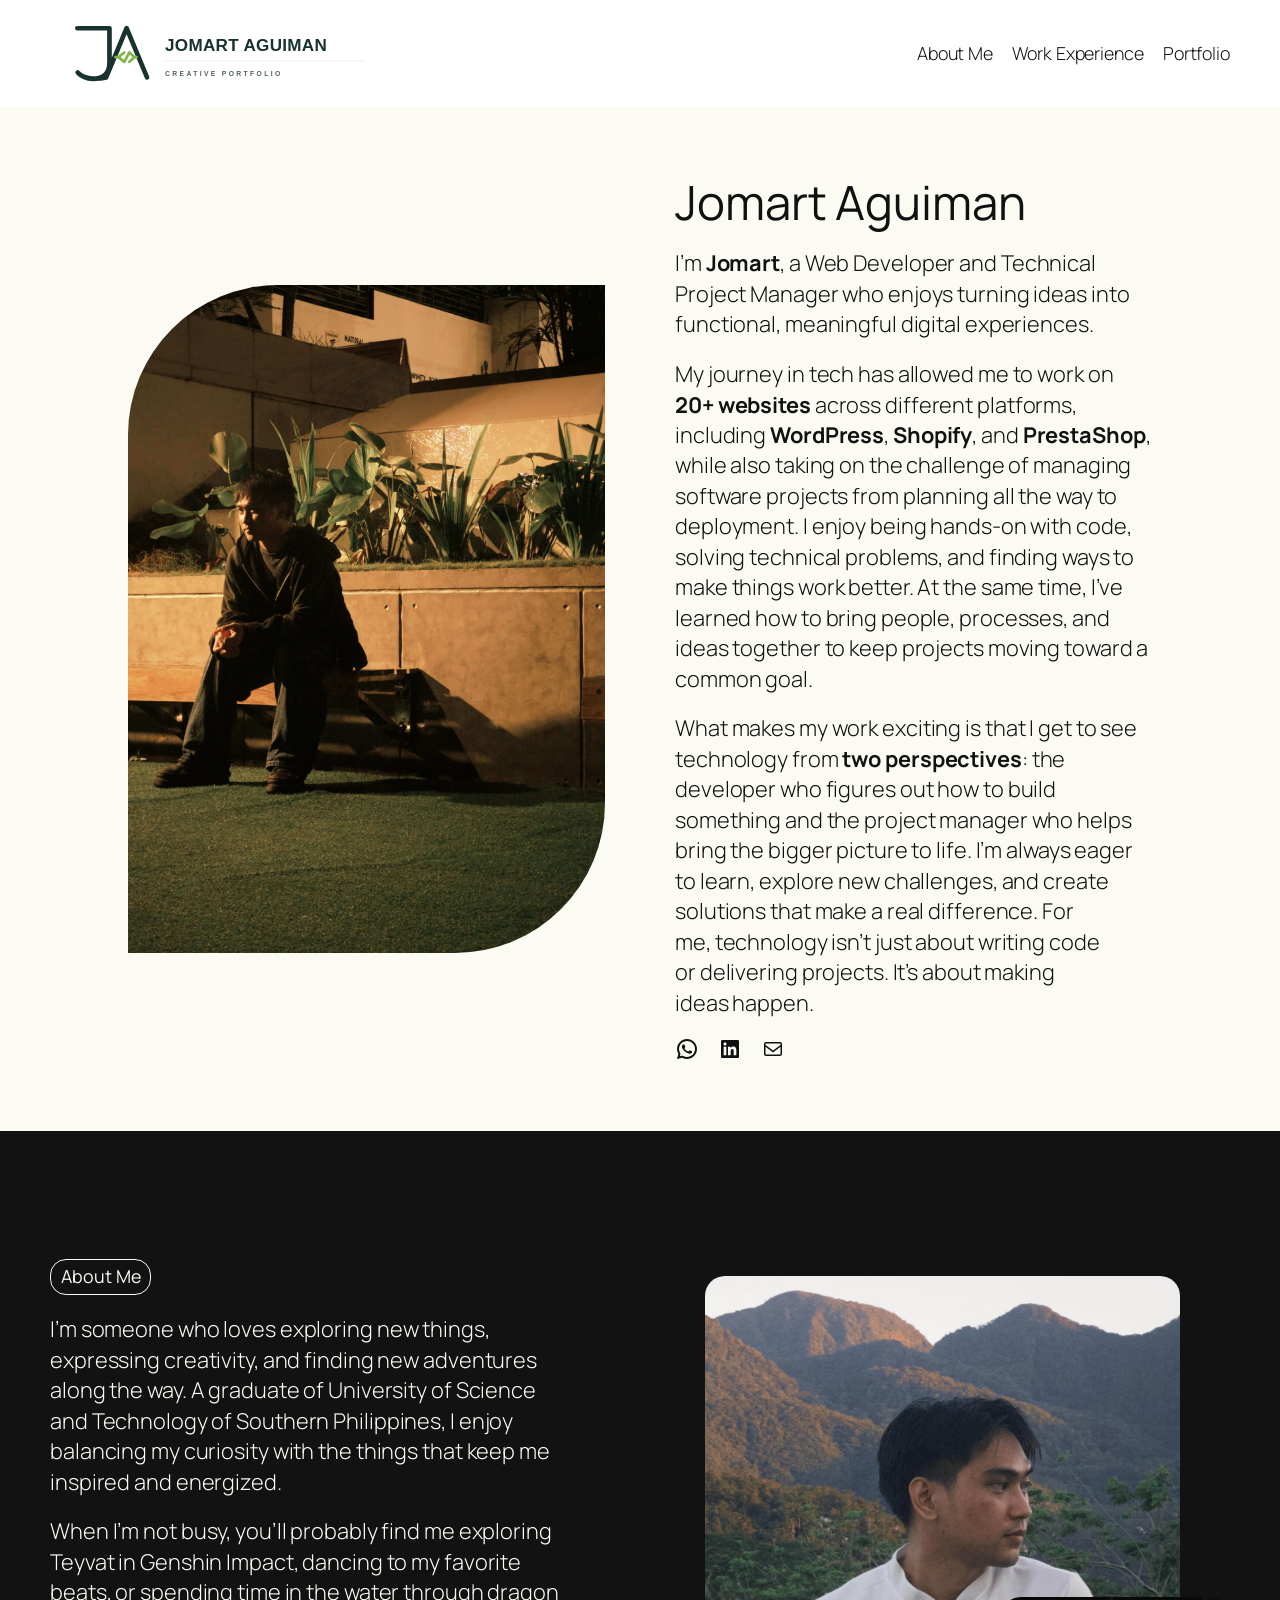
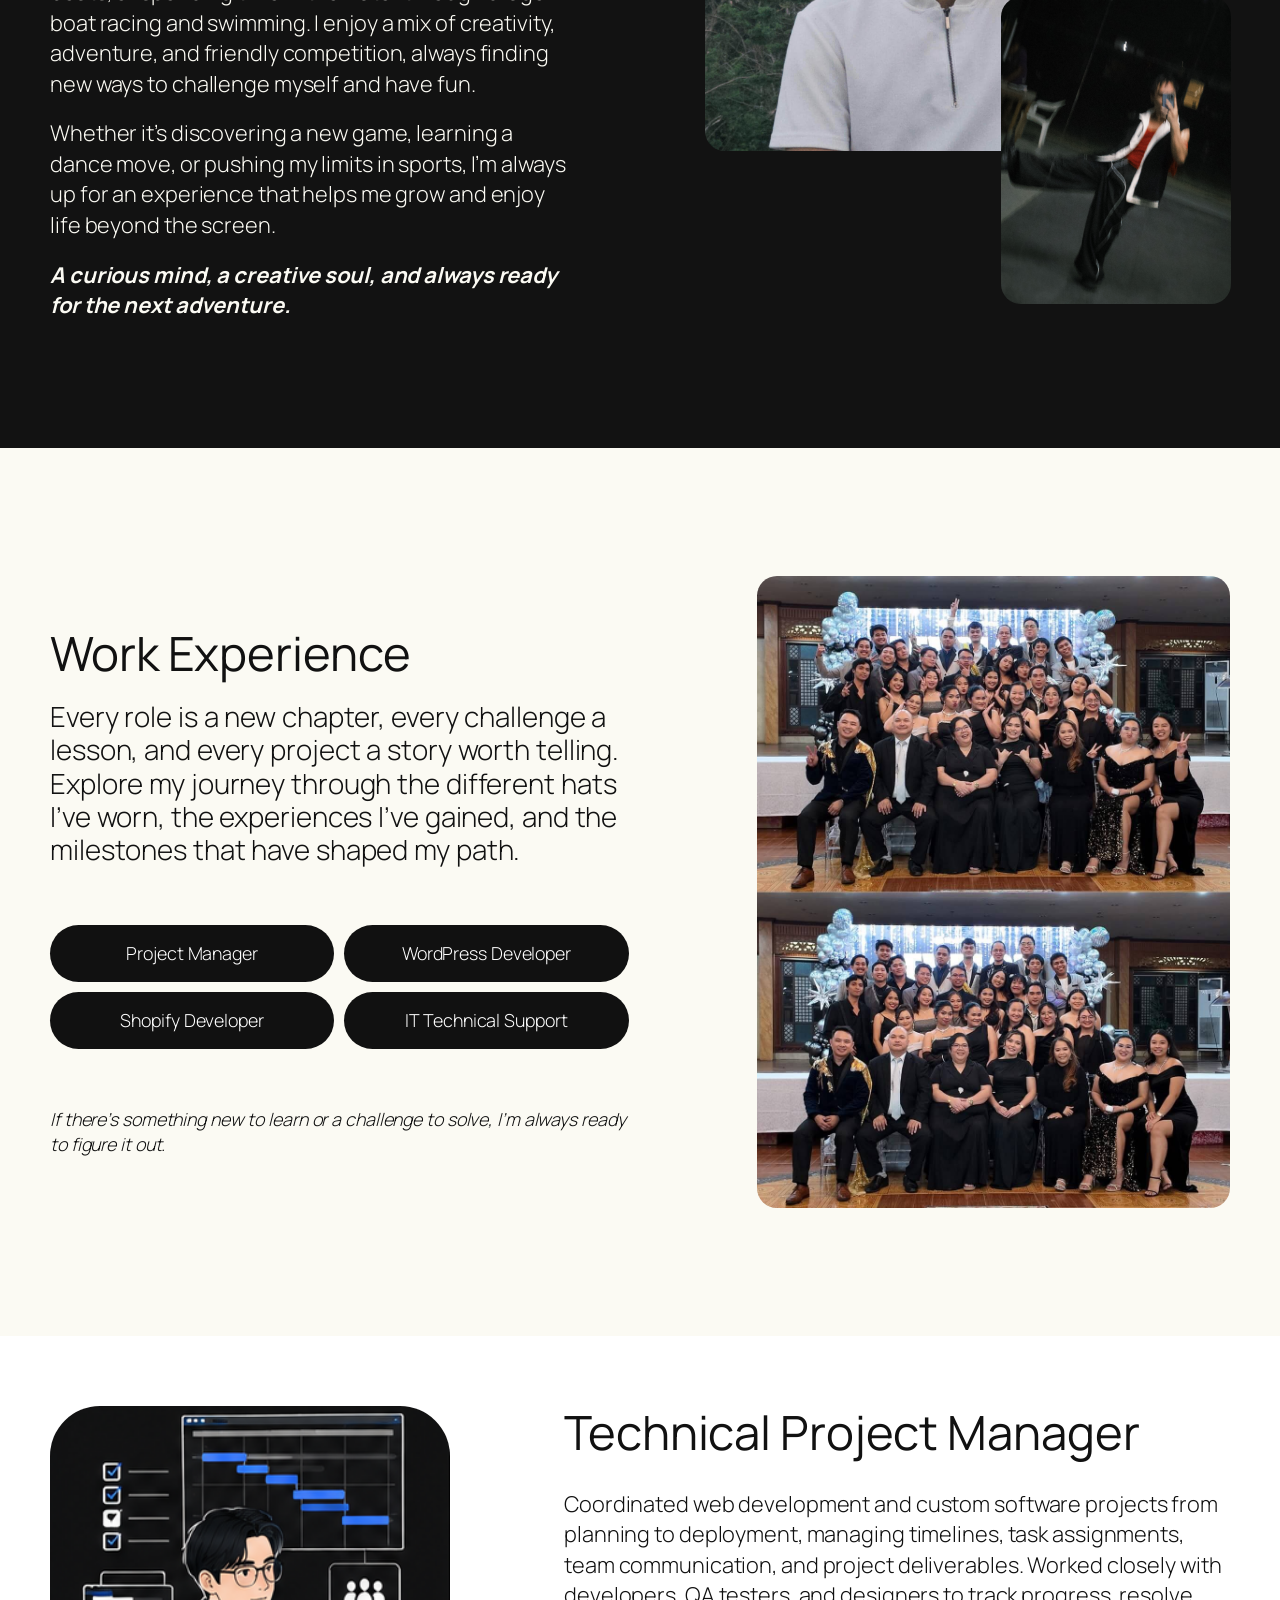
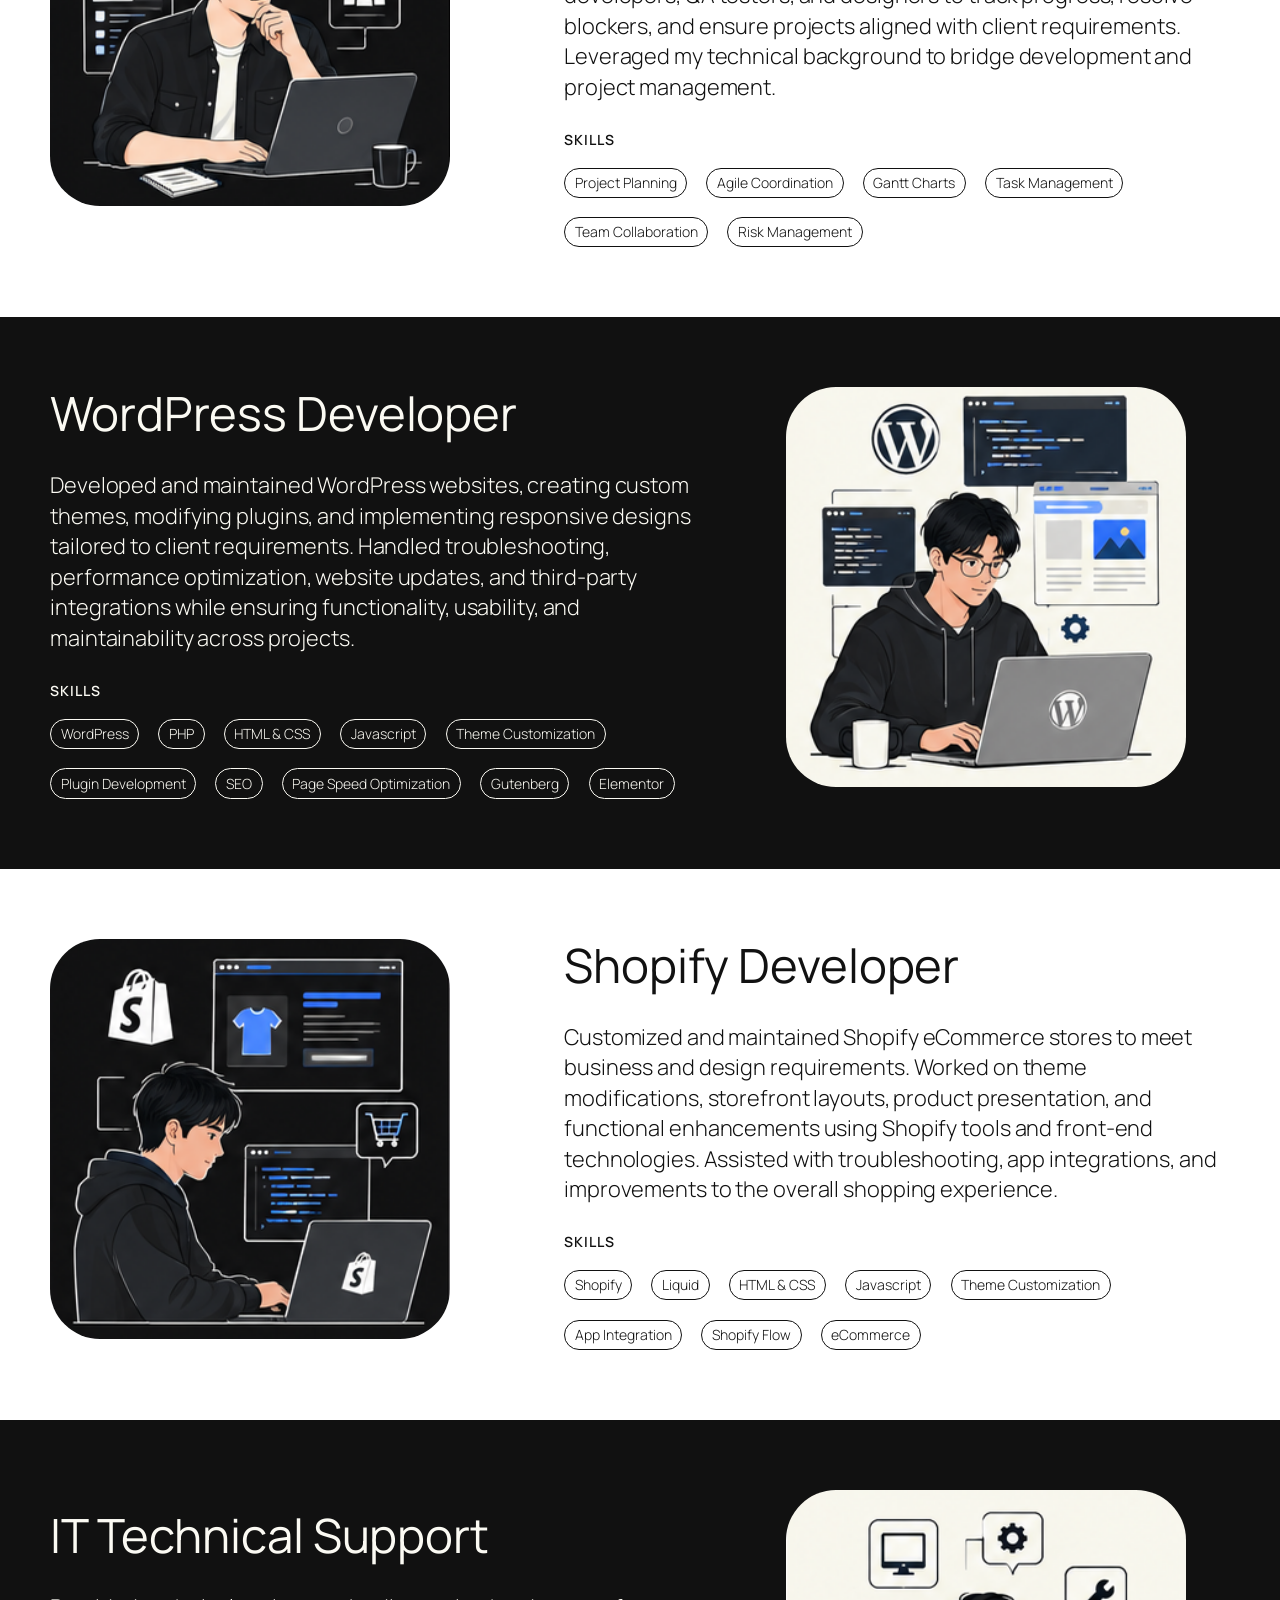
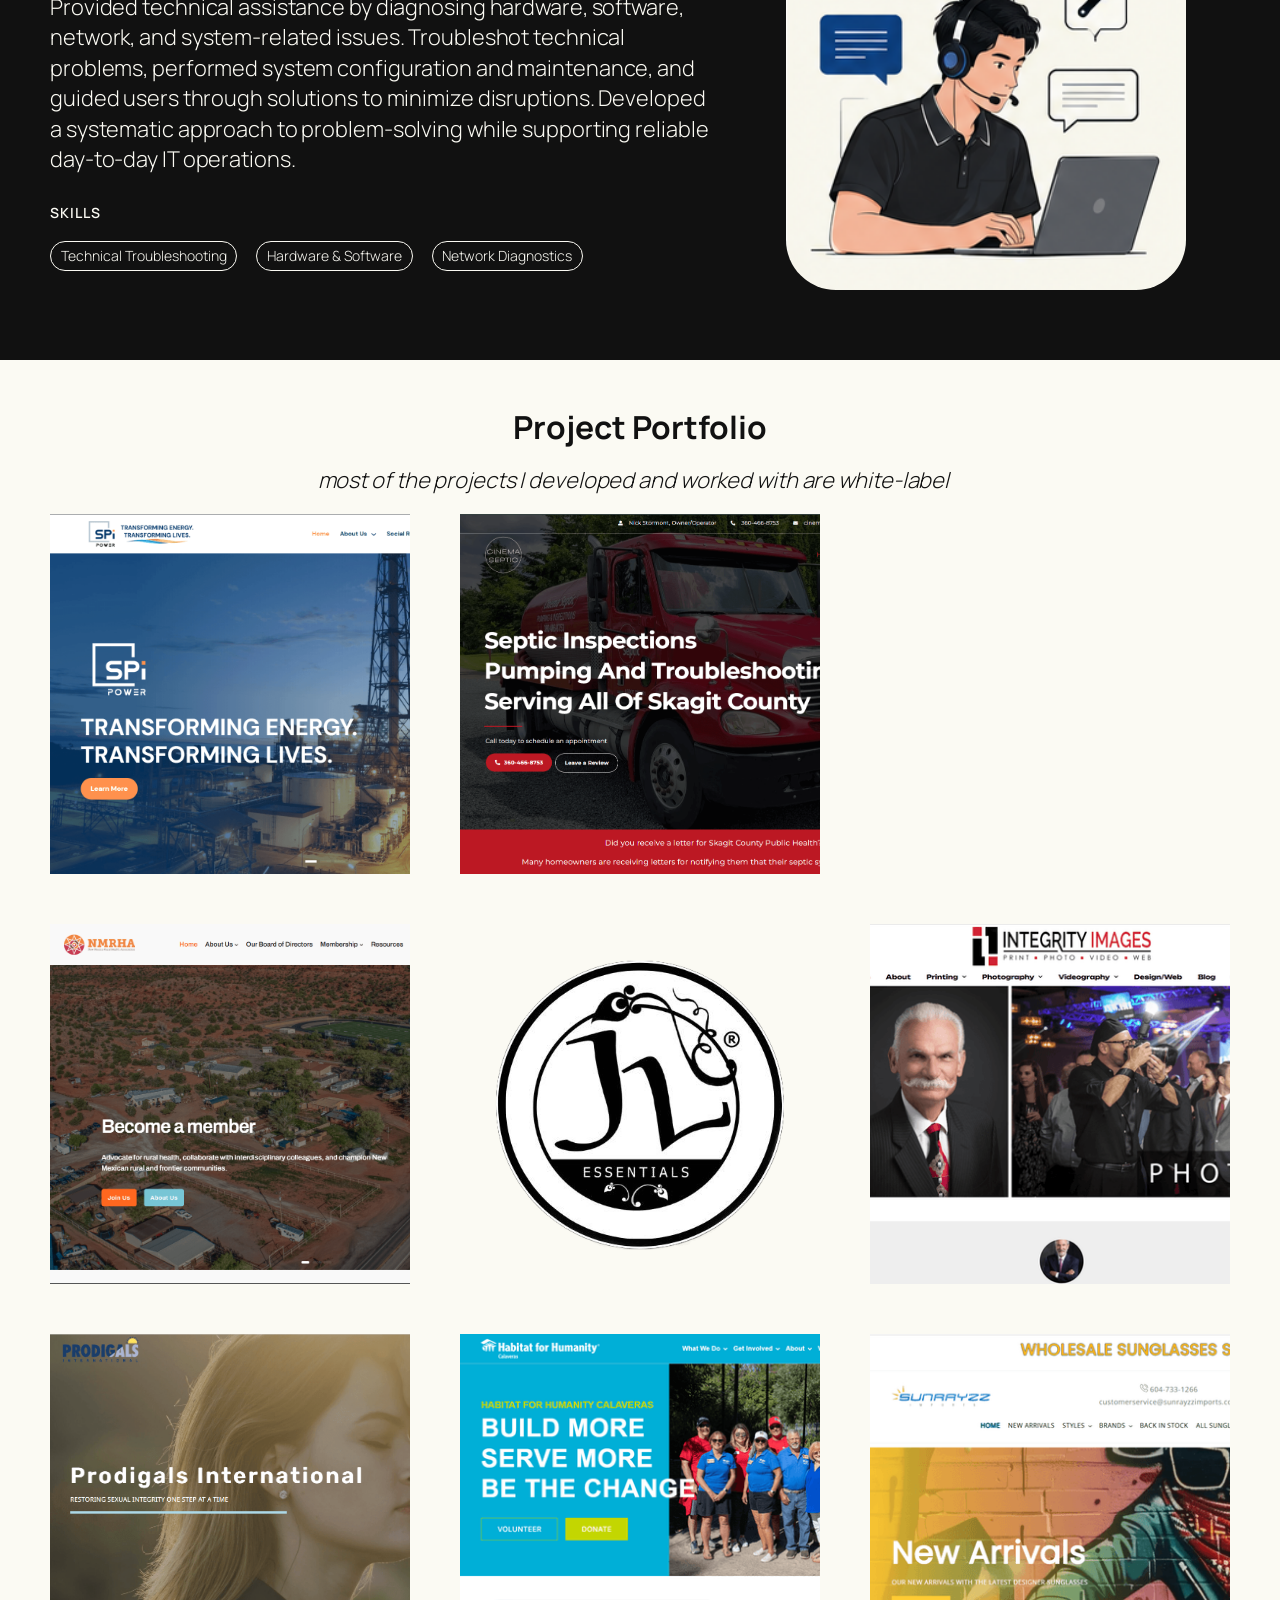
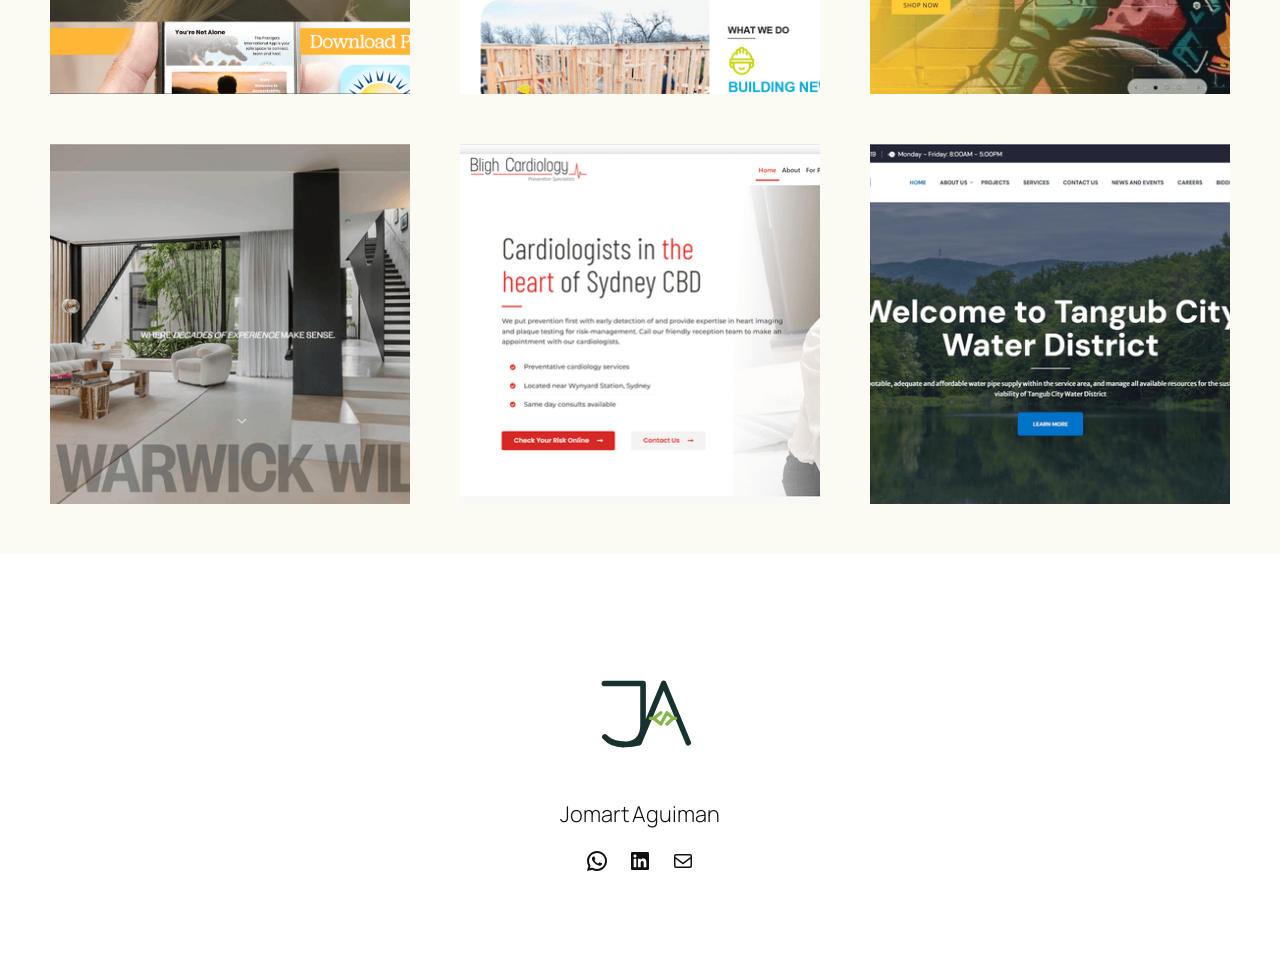
==== static-site/index.html @ c812969e "Add static portfolio site export" ====
<!DOCTYPE html>
<html lang="en-US">
<head>
	<meta charset="UTF-8" />
	<meta name="viewport" content="width=device-width, initial-scale=1" />
<meta name="robots" content="index, follow">
<title>Jomart Aguiman Portfolio</title>
<link rel="alternate" type="application/rss+xml" title="Jomart Aguiman Portfolio &raquo; Feed" href="#topfeed/" />
<style id="wp-img-auto-sizes-contain-inline-css">
img:is([sizes=auto i],[sizes^="auto," i]){contain-intrinsic-size:3000px 1500px}
/*# sourceURL=wp-img-auto-sizes-contain-inline-css */
</style>
<style id="wp-block-image-inline-css">
.wp-block-image>a,.wp-block-image>figure>a{display:inline-block}.wp-block-image img{box-sizing:border-box;height:auto;max-width:100%;vertical-align:bottom}@media not (prefers-reduced-motion){.wp-block-image img.hide{visibility:hidden}.wp-block-image img.show{animation:show-content-image .4s}}.wp-block-image[style*=border-radius] img,.wp-block-image[style*=border-radius]>a{border-radius:inherit}.wp-block-image.has-custom-border img{box-sizing:border-box}.wp-block-image.aligncenter{text-align:center}.wp-block-image.alignfull>a,.wp-block-image.alignwide>a{width:100%}.wp-block-image.alignfull img,.wp-block-image.alignwide img{height:auto;width:100%}.wp-block-image .aligncenter,.wp-block-image .alignleft,.wp-block-image .alignright,.wp-block-image.aligncenter,.wp-block-image.alignleft,.wp-block-image.alignright{display:table}.wp-block-image .aligncenter>figcaption,.wp-block-image .alignleft>figcaption,.wp-block-image .alignright>figcaption,.wp-block-image.aligncenter>figcaption,.wp-block-image.alignleft>figcaption,.wp-block-image.alignright>figcaption{caption-side:bottom;display:table-caption}.wp-block-image .alignleft{float:left;margin:.5em 1em .5em 0}.wp-block-image .alignright{float:right;margin:.5em 0 .5em 1em}.wp-block-image .aligncenter{margin-left:auto;margin-right:auto}.wp-block-image :where(figcaption){margin-bottom:1em;margin-top:.5em}.wp-block-image.is-style-circle-mask img{border-radius:9999px}@supports ((-webkit-mask-image:none) or (mask-image:none)) or (-webkit-mask-image:none){.wp-block-image.is-style-circle-mask img{border-radius:0;-webkit-mask-image:url('data:image/svg+xml;utf8,<svg viewBox="0 0 100 100" xmlns="http://www.w3.org/2000/svg"><circle cx="50" cy="50" r="50"/></svg>');mask-image:url('data:image/svg+xml;utf8,<svg viewBox="0 0 100 100" xmlns="http://www.w3.org/2000/svg"><circle cx="50" cy="50" r="50"/></svg>');mask-mode:alpha;-webkit-mask-position:center;mask-position:center;-webkit-mask-repeat:no-repeat;mask-repeat:no-repeat;-webkit-mask-size:contain;mask-size:contain}}:root :where(.wp-block-image.is-style-rounded img,.wp-block-image .is-style-rounded img){border-radius:9999px}.wp-block-image figure{margin:0}.wp-lightbox-container{display:flex;flex-direction:column;position:relative}.wp-lightbox-container img{cursor:zoom-in}.wp-lightbox-container img:hover+button{opacity:1}.wp-lightbox-container button{align-items:center;backdrop-filter:blur(16px) saturate(180%);background-color:rgba(90,90,90,.25);border:none;border-radius:4px;cursor:zoom-in;display:flex;height:20px;justify-content:center;opacity:0;padding:0;position:absolute;right:16px;text-align:center;top:16px;width:20px;z-index:100}@media not (prefers-reduced-motion){.wp-lightbox-container button{transition:opacity .2s ease}}.wp-lightbox-container button:focus-visible{outline:3px auto rgba(90,90,90,.25);outline:3px auto -webkit-focus-ring-color;outline-offset:3px}.wp-lightbox-container button:hover{cursor:pointer;opacity:1}.wp-lightbox-container button:focus{opacity:1}.wp-lightbox-container button:focus,.wp-lightbox-container button:hover,.wp-lightbox-container button:not(:hover):not(:active):not(.has-background){background-color:rgba(90,90,90,.25);border:none}.wp-lightbox-overlay{box-sizing:border-box;cursor:zoom-out;height:100vh;left:0;overflow:hidden;position:fixed;top:0;visibility:hidden;width:100%;z-index:100000}.wp-lightbox-overlay .wp-lightbox-close-button{align-items:center;cursor:pointer;display:flex;font-family:inherit;gap:8px;justify-content:center;line-height:1;min-height:40px;min-width:40px;padding:0 4px;position:absolute;right:calc(env(safe-area-inset-right) + 16px);top:calc(env(safe-area-inset-top) + 16px);z-index:5000000}.wp-lightbox-overlay .wp-lightbox-close-button:focus,.wp-lightbox-overlay .wp-lightbox-close-button:hover,.wp-lightbox-overlay .wp-lightbox-close-button:not(:hover):not(:active):not(.has-background){background:none;border:none}.wp-lightbox-overlay .wp-lightbox-close-button:has(.wp-lightbox-close-text:not([hidden])) .wp-lightbox-close-icon svg{height:1em;width:1em}.wp-lightbox-overlay .wp-lightbox-close-icon svg{display:block}.wp-lightbox-overlay .wp-lightbox-navigation-button-next,.wp-lightbox-overlay .wp-lightbox-navigation-button-prev{align-items:center;bottom:16px;cursor:pointer;display:flex;font-family:inherit;gap:4px;justify-content:center;line-height:1;min-height:40px;min-width:40px;padding:0 8px;position:absolute;z-index:2000002}.wp-lightbox-overlay .wp-lightbox-navigation-button-next[hidden],.wp-lightbox-overlay .wp-lightbox-navigation-button-prev[hidden]{display:none}@media (min-width:960px){.wp-lightbox-overlay .wp-lightbox-navigation-button-next,.wp-lightbox-overlay .wp-lightbox-navigation-button-prev{bottom:50%;transform:translateY(-50%)}}.wp-lightbox-overlay .wp-lightbox-navigation-button-next:focus,.wp-lightbox-overlay .wp-lightbox-navigation-button-next:hover,.wp-lightbox-overlay .wp-lightbox-navigation-button-next:not(:hover):not(:active):not(.has-background),.wp-lightbox-overlay .wp-lightbox-navigation-button-prev:focus,.wp-lightbox-overlay .wp-lightbox-navigation-button-prev:hover,.wp-lightbox-overlay .wp-lightbox-navigation-button-prev:not(:hover):not(:active):not(.has-background){background:none;border:none;padding:0 8px}.wp-lightbox-overlay .wp-lightbox-navigation-button-next:has(.wp-lightbox-navigation-text:not([hidden])) .wp-lightbox-navigation-icon svg,.wp-lightbox-overlay .wp-lightbox-navigation-button-prev:has(.wp-lightbox-navigation-text:not([hidden])) .wp-lightbox-navigation-icon svg{display:block;height:1.5em;width:1.5em}.wp-lightbox-overlay .wp-lightbox-navigation-button-prev{left:calc(env(safe-area-inset-left) + 16px)}.wp-lightbox-overlay .wp-lightbox-navigation-button-next{right:calc(env(safe-area-inset-right) + 16px)}.wp-lightbox-overlay .wp-lightbox-navigation-icon svg{vertical-align:middle}.wp-lightbox-overlay .lightbox-image-container{height:var(--wp--lightbox-container-height);left:50%;overflow:hidden;position:absolute;top:50%;transform:translate(-50%,-50%);transform-origin:top left;width:var(--wp--lightbox-container-width);z-index:2000001}.wp-lightbox-overlay .wp-block-image{align-items:center;box-sizing:border-box;display:flex;height:100%;justify-content:center;margin:0;position:relative;transform-origin:0 0;width:100%;z-index:3000000}.wp-lightbox-overlay .wp-block-image img{height:var(--wp--lightbox-image-height);min-height:var(--wp--lightbox-image-height);min-width:var(--wp--lightbox-image-width);width:var(--wp--lightbox-image-width)}.wp-lightbox-overlay .wp-block-image figcaption{display:none}.wp-lightbox-overlay button{background:none;border:none}.wp-lightbox-overlay .scrim{background-color:#fff;height:100%;opacity:.9;position:absolute;width:100%;z-index:2000000}.wp-lightbox-overlay.active{visibility:visible}@media not (prefers-reduced-motion){.wp-lightbox-overlay.active{animation:turn-on-visibility .25s both}.wp-lightbox-overlay.active img{animation:turn-on-visibility .35s both}.wp-lightbox-overlay.show-closing-animation:not(.active){animation:turn-off-visibility .35s both}.wp-lightbox-overlay.show-closing-animation:not(.active) img{animation:turn-off-visibility .25s both}.wp-lightbox-overlay.zoom.active{animation:none;opacity:1;visibility:visible}.wp-lightbox-overlay.zoom.active .lightbox-image-container{animation:lightbox-zoom-in .4s}.wp-lightbox-overlay.zoom.active .lightbox-image-container img{animation:none}.wp-lightbox-overlay.zoom.active .scrim{animation:turn-on-visibility .4s forwards}.wp-lightbox-overlay.zoom.show-closing-animation:not(.active){animation:none}.wp-lightbox-overlay.zoom.show-closing-animation:not(.active) .lightbox-image-container{animation:lightbox-zoom-out .4s}.wp-lightbox-overlay.zoom.show-closing-animation:not(.active) .lightbox-image-container img{animation:none}.wp-lightbox-overlay.zoom.show-closing-animation:not(.active) .scrim{animation:turn-off-visibility .4s forwards}}@keyframes show-content-image{0%{visibility:hidden}99%{visibility:hidden}to{visibility:visible}}@keyframes turn-on-visibility{0%{opacity:0}to{opacity:1}}@keyframes turn-off-visibility{0%{opacity:1;visibility:visible}99%{opacity:0;visibility:visible}to{opacity:0;visibility:hidden}}@keyframes lightbox-zoom-in{0%{transform:translate(calc((-100vw + var(--wp--lightbox-scrollbar-width))/2 + var(--wp--lightbox-initial-left-position)),calc(-50vh + var(--wp--lightbox-initial-top-position))) scale(var(--wp--lightbox-scale))}to{transform:translate(-50%,-50%) scale(1)}}@keyframes lightbox-zoom-out{0%{transform:translate(-50%,-50%) scale(1);visibility:visible}99%{visibility:visible}to{transform:translate(calc((-100vw + var(--wp--lightbox-scrollbar-width))/2 + var(--wp--lightbox-initial-left-position)),calc(-50vh + var(--wp--lightbox-initial-top-position))) scale(var(--wp--lightbox-scale));visibility:hidden}}
/*# sourceURL=wp-includes/blocks/image/style.min.css */
</style>
<style id="wp-block-navigation-link-inline-css">
.wp-block-navigation .wp-block-navigation-item__label{overflow-wrap:break-word}.wp-block-navigation .wp-block-navigation-item__description{display:none}.link-ui-tools{outline:1px solid #f0f0f0;padding:8px}.link-ui-block-inserter{padding-top:8px}.link-ui-block-inserter__back{margin-left:8px;text-transform:uppercase}
/*# sourceURL=wp-includes/blocks/navigation-link/style.min.css */
</style>
<link rel='stylesheet' id='wp-block-navigation-css' href='wp-includes/blocks/navigation/style.min.css?ver=7.1.3' media='all' />
<style id="wp-block-group-inline-css">
.wp-block-group{box-sizing:border-box}:where(.wp-block-group.wp-block-group-is-layout-constrained){position:relative}
/*# sourceURL=wp-includes/blocks/group/style.min.css */
</style>
<style id="wp-block-heading-inline-css">
h1:where(.wp-block-heading).has-background,h2:where(.wp-block-heading).has-background,h3:where(.wp-block-heading).has-background,h4:where(.wp-block-heading).has-background,h5:where(.wp-block-heading).has-background,h6:where(.wp-block-heading).has-background{padding:1.25em 2.375em}h1.has-text-align-left[style*=writing-mode]:where([style*=vertical-lr]),h1.has-text-align-right[style*=writing-mode]:where([style*=vertical-rl]),h2.has-text-align-left[style*=writing-mode]:where([style*=vertical-lr]),h2.has-text-align-right[style*=writing-mode]:where([style*=vertical-rl]),h3.has-text-align-left[style*=writing-mode]:where([style*=vertical-lr]),h3.has-text-align-right[style*=writing-mode]:where([style*=vertical-rl]),h4.has-text-align-left[style*=writing-mode]:where([style*=vertical-lr]),h4.has-text-align-right[style*=writing-mode]:where([style*=vertical-rl]),h5.has-text-align-left[style*=writing-mode]:where([style*=vertical-lr]),h5.has-text-align-right[style*=writing-mode]:where([style*=vertical-rl]),h6.has-text-align-left[style*=writing-mode]:where([style*=vertical-lr]),h6.has-text-align-right[style*=writing-mode]:where([style*=vertical-rl]){rotate:180deg}
/*# sourceURL=wp-includes/blocks/heading/style.min.css */
</style>
<style id="wp-block-paragraph-inline-css">
.is-small-text{font-size:.875em}.is-regular-text{font-size:1em}.is-large-text{font-size:2.25em}.is-larger-text{font-size:3em}.has-drop-cap:not(:focus):first-letter{float:left;font-size:8.4em;font-style:normal;font-weight:100;line-height:.68;margin:.05em .1em 0 0;text-transform:uppercase}body.rtl .has-drop-cap:not(:focus):first-letter{float:none;margin-left:.1em}p.has-drop-cap.has-background{overflow:hidden}:root :where(p.has-background){padding:1.25em 2.375em}:where(p.has-text-color:not(.has-link-color)) a{color:inherit}p.has-text-align-left[style*="writing-mode:vertical-lr"],p.has-text-align-right[style*="writing-mode:vertical-rl"]{rotate:180deg}
/*# sourceURL=wp-includes/blocks/paragraph/style.min.css */
</style>
<style id="wp-block-social-links-inline-css">
.wp-block-social-links{background:none;box-sizing:border-box;margin-left:0;padding-left:0;padding-right:0;text-indent:0}.wp-block-social-links .wp-social-link a,.wp-block-social-links .wp-social-link a:hover{border-bottom:0;box-shadow:none;text-decoration:none}.wp-block-social-links .wp-social-link svg{height:1em;width:1em}.wp-block-social-links .wp-social-link span:not(.screen-reader-text){font-size:.65em;margin-left:.5em;margin-right:.5em}.wp-block-social-links.has-small-icon-size{font-size:16px}.wp-block-social-links,.wp-block-social-links.has-normal-icon-size{font-size:24px}.wp-block-social-links.has-large-icon-size{font-size:36px}.wp-block-social-links.has-huge-icon-size{font-size:48px}.wp-block-social-links.aligncenter{display:flex;justify-content:center}.wp-block-social-links.alignright{justify-content:flex-end}.wp-block-social-link{border-radius:9999px;display:block}@media not (prefers-reduced-motion){.wp-block-social-link{transition:transform .1s ease}}.wp-block-social-link{height:auto}.wp-block-social-link a{align-items:center;display:flex;line-height:0}.wp-block-social-link:hover{transform:scale(1.1)}.wp-block-social-links .wp-block-social-link.wp-social-link{display:inline-block;margin:0;padding:0}.wp-block-social-links .wp-block-social-link.wp-social-link .wp-block-social-link-anchor,.wp-block-social-links .wp-block-social-link.wp-social-link .wp-block-social-link-anchor svg,.wp-block-social-links .wp-block-social-link.wp-social-link .wp-block-social-link-anchor:active,.wp-block-social-links .wp-block-social-link.wp-social-link .wp-block-social-link-anchor:hover,.wp-block-social-links .wp-block-social-link.wp-social-link .wp-block-social-link-anchor:visited{fill:currentColor;color:currentColor}:where(.wp-block-social-links:not(.is-style-logos-only)) .wp-social-link{background-color:#f0f0f0;color:#444}:where(.wp-block-social-links:not(.is-style-logos-only)) .wp-social-link-amazon{background-color:#f90;color:#fff}:where(.wp-block-social-links:not(.is-style-logos-only)) .wp-social-link-bandcamp{background-color:#1ea0c3;color:#fff}:where(.wp-block-social-links:not(.is-style-logos-only)) .wp-social-link-behance{background-color:#0757fe;color:#fff}:where(.wp-block-social-links:not(.is-style-logos-only)) .wp-social-link-bluesky{background-color:#0a7aff;color:#fff}:where(.wp-block-social-links:not(.is-style-logos-only)) .wp-social-link-codepen{background-color:#1e1f26;color:#fff}:where(.wp-block-social-links:not(.is-style-logos-only)) .wp-social-link-deviantart{background-color:#02e49b;color:#fff}:where(.wp-block-social-links:not(.is-style-logos-only)) .wp-social-link-discord{background-color:#5865f2;color:#fff}:where(.wp-block-social-links:not(.is-style-logos-only)) .wp-social-link-dribbble{background-color:#e94c89;color:#fff}:where(.wp-block-social-links:not(.is-style-logos-only)) .wp-social-link-dropbox{background-color:#4280ff;color:#fff}:where(.wp-block-social-links:not(.is-style-logos-only)) .wp-social-link-etsy{background-color:#f45800;color:#fff}:where(.wp-block-social-links:not(.is-style-logos-only)) .wp-social-link-facebook{background-color:#0866ff;color:#fff}:where(.wp-block-social-links:not(.is-style-logos-only)) .wp-social-link-fivehundredpx{background-color:#000;color:#fff}:where(.wp-block-social-links:not(.is-style-logos-only)) .wp-social-link-flickr{background-color:#0461dd;color:#fff}:where(.wp-block-social-links:not(.is-style-logos-only)) .wp-social-link-foursquare{background-color:#e65678;color:#fff}:where(.wp-block-social-links:not(.is-style-logos-only)) .wp-social-link-github{background-color:#24292d;color:#fff}:where(.wp-block-social-links:not(.is-style-logos-only)) .wp-social-link-goodreads{background-color:#eceadd;color:#382110}:where(.wp-block-social-links:not(.is-style-logos-only)) .wp-social-link-google{background-color:#ea4434;color:#fff}:where(.wp-block-social-links:not(.is-style-logos-only)) .wp-social-link-gravatar{background-color:#1d4fc4;color:#fff}:where(.wp-block-social-links:not(.is-style-logos-only)) .wp-social-link-instagram{background-color:#f00075;color:#fff}:where(.wp-block-social-links:not(.is-style-logos-only)) .wp-social-link-lastfm{background-color:#e21b24;color:#fff}:where(.wp-block-social-links:not(.is-style-logos-only)) .wp-social-link-linkedin{background-color:#0d66c2;color:#fff}:where(.wp-block-social-links:not(.is-style-logos-only)) .wp-social-link-mastodon{background-color:#3288d4;color:#fff}:where(.wp-block-social-links:not(.is-style-logos-only)) .wp-social-link-medium{background-color:#000;color:#fff}:where(.wp-block-social-links:not(.is-style-logos-only)) .wp-social-link-meetup{background-color:#f6405f;color:#fff}:where(.wp-block-social-links:not(.is-style-logos-only)) .wp-social-link-patreon{background-color:#000;color:#fff}:where(.wp-block-social-links:not(.is-style-logos-only)) .wp-social-link-pinterest{background-color:#e60122;color:#fff}:where(.wp-block-social-links:not(.is-style-logos-only)) .wp-social-link-pocket{background-color:#ef4155;color:#fff}:where(.wp-block-social-links:not(.is-style-logos-only)) .wp-social-link-reddit{background-color:#ff4500;color:#fff}:where(.wp-block-social-links:not(.is-style-logos-only)) .wp-social-link-skype{background-color:#0478d7;color:#fff}:where(.wp-block-social-links:not(.is-style-logos-only)) .wp-social-link-snapchat{stroke:#000;background-color:#fefc00;color:#fff}:where(.wp-block-social-links:not(.is-style-logos-only)) .wp-social-link-soundcloud{background-color:#ff5600;color:#fff}:where(.wp-block-social-links:not(.is-style-logos-only)) .wp-social-link-spotify{background-color:#1bd760;color:#fff}:where(.wp-block-social-links:not(.is-style-logos-only)) .wp-social-link-telegram{background-color:#2aabee;color:#fff}:where(.wp-block-social-links:not(.is-style-logos-only)) .wp-social-link-threads{background-color:#000;color:#fff}:where(.wp-block-social-links:not(.is-style-logos-only)) .wp-social-link-tiktok{background-color:#000;color:#fff}:where(.wp-block-social-links:not(.is-style-logos-only)) .wp-social-link-tumblr{background-color:#011835;color:#fff}:where(.wp-block-social-links:not(.is-style-logos-only)) .wp-social-link-twitch{background-color:#6440a4;color:#fff}:where(.wp-block-social-links:not(.is-style-logos-only)) .wp-social-link-twitter{background-color:#1da1f2;color:#fff}:where(.wp-block-social-links:not(.is-style-logos-only)) .wp-social-link-vimeo{background-color:#1eb7ea;color:#fff}:where(.wp-block-social-links:not(.is-style-logos-only)) .wp-social-link-vk{background-color:#4680c2;color:#fff}:where(.wp-block-social-links:not(.is-style-logos-only)) .wp-social-link-wordpress{background-color:#3499cd;color:#fff}:where(.wp-block-social-links:not(.is-style-logos-only)) .wp-social-link-whatsapp{background-color:#25d366;color:#fff}:where(.wp-block-social-links:not(.is-style-logos-only)) .wp-social-link-x{background-color:#000;color:#fff}:where(.wp-block-social-links:not(.is-style-logos-only)) .wp-social-link-yelp{background-color:#d32422;color:#fff}:where(.wp-block-social-links:not(.is-style-logos-only)) .wp-social-link-youtube{background-color:red;color:#fff}:where(.wp-block-social-links.is-style-logos-only) .wp-social-link{background:none}:where(.wp-block-social-links.is-style-logos-only) .wp-social-link svg{height:1.25em;width:1.25em}:where(.wp-block-social-links.is-style-logos-only) .wp-social-link-amazon{color:#f90}:where(.wp-block-social-links.is-style-logos-only) .wp-social-link-bandcamp{color:#1ea0c3}:where(.wp-block-social-links.is-style-logos-only) .wp-social-link-behance{color:#0757fe}:where(.wp-block-social-links.is-style-logos-only) .wp-social-link-bluesky{color:#0a7aff}:where(.wp-block-social-links.is-style-logos-only) .wp-social-link-codepen{color:#1e1f26}:where(.wp-block-social-links.is-style-logos-only) .wp-social-link-deviantart{color:#02e49b}:where(.wp-block-social-links.is-style-logos-only) .wp-social-link-discord{color:#5865f2}:where(.wp-block-social-links.is-style-logos-only) .wp-social-link-dribbble{color:#e94c89}:where(.wp-block-social-links.is-style-logos-only) .wp-social-link-dropbox{color:#4280ff}:where(.wp-block-social-links.is-style-logos-only) .wp-social-link-etsy{color:#f45800}:where(.wp-block-social-links.is-style-logos-only) .wp-social-link-facebook{color:#0866ff}:where(.wp-block-social-links.is-style-logos-only) .wp-social-link-fivehundredpx{color:#000}:where(.wp-block-social-links.is-style-logos-only) .wp-social-link-flickr{color:#0461dd}:where(.wp-block-social-links.is-style-logos-only) .wp-social-link-foursquare{color:#e65678}:where(.wp-block-social-links.is-style-logos-only) .wp-social-link-github{color:#24292d}:where(.wp-block-social-links.is-style-logos-only) .wp-social-link-goodreads{color:#382110}:where(.wp-block-social-links.is-style-logos-only) .wp-social-link-google{color:#ea4434}:where(.wp-block-social-links.is-style-logos-only) .wp-social-link-gravatar{color:#1d4fc4}:where(.wp-block-social-links.is-style-logos-only) .wp-social-link-instagram{color:#f00075}:where(.wp-block-social-links.is-style-logos-only) .wp-social-link-lastfm{color:#e21b24}:where(.wp-block-social-links.is-style-logos-only) .wp-social-link-linkedin{color:#0d66c2}:where(.wp-block-social-links.is-style-logos-only) .wp-social-link-mastodon{color:#3288d4}:where(.wp-block-social-links.is-style-logos-only) .wp-social-link-medium{color:#000}:where(.wp-block-social-links.is-style-logos-only) .wp-social-link-meetup{color:#f6405f}:where(.wp-block-social-links.is-style-logos-only) .wp-social-link-patreon{color:#000}:where(.wp-block-social-links.is-style-logos-only) .wp-social-link-pinterest{color:#e60122}:where(.wp-block-social-links.is-style-logos-only) .wp-social-link-pocket{color:#ef4155}:where(.wp-block-social-links.is-style-logos-only) .wp-social-link-reddit{color:#ff4500}:where(.wp-block-social-links.is-style-logos-only) .wp-social-link-skype{color:#0478d7}:where(.wp-block-social-links.is-style-logos-only) .wp-social-link-snapchat{stroke:#000;color:#fff}:where(.wp-block-social-links.is-style-logos-only) .wp-social-link-soundcloud{color:#ff5600}:where(.wp-block-social-links.is-style-logos-only) .wp-social-link-spotify{color:#1bd760}:where(.wp-block-social-links.is-style-logos-only) .wp-social-link-telegram{color:#2aabee}:where(.wp-block-social-links.is-style-logos-only) .wp-social-link-threads{color:#000}:where(.wp-block-social-links.is-style-logos-only) .wp-social-link-tiktok{color:#000}:where(.wp-block-social-links.is-style-logos-only) .wp-social-link-tumblr{color:#011835}:where(.wp-block-social-links.is-style-logos-only) .wp-social-link-twitch{color:#6440a4}:where(.wp-block-social-links.is-style-logos-only) .wp-social-link-twitter{color:#1da1f2}:where(.wp-block-social-links.is-style-logos-only) .wp-social-link-vimeo{color:#1eb7ea}:where(.wp-block-social-links.is-style-logos-only) .wp-social-link-vk{color:#4680c2}:where(.wp-block-social-links.is-style-logos-only) .wp-social-link-whatsapp{color:#25d366}:where(.wp-block-social-links.is-style-logos-only) .wp-social-link-wordpress{color:#3499cd}:where(.wp-block-social-links.is-style-logos-only) .wp-social-link-x{color:#000}:where(.wp-block-social-links.is-style-logos-only) .wp-social-link-yelp{color:#d32422}:where(.wp-block-social-links.is-style-logos-only) .wp-social-link-youtube{color:red}.wp-block-social-links.is-style-pill-shape .wp-social-link{width:auto}:root :where(.wp-block-social-links .wp-social-link a){padding:.25em}:root :where(.wp-block-social-links.is-style-logos-only .wp-social-link a){padding:0}:root :where(.wp-block-social-links.is-style-pill-shape .wp-social-link a){padding-left:.6666666667em;padding-right:.6666666667em}.wp-block-social-links:not(.has-icon-color):not(.has-icon-background-color) .wp-social-link-snapchat .wp-block-social-link-label{color:#000}
/*# sourceURL=wp-includes/blocks/social-links/style.min.css */
</style>
<style id="wp-block-columns-inline-css">
.wp-block-columns{box-sizing:border-box;display:flex;flex-wrap:wrap!important}@media (min-width:782px){.wp-block-columns{flex-wrap:nowrap!important}}.wp-block-columns{align-items:normal!important}.wp-block-columns.are-vertically-aligned-top{align-items:flex-start}.wp-block-columns.are-vertically-aligned-center{align-items:center}.wp-block-columns.are-vertically-aligned-bottom{align-items:flex-end}@media (max-width:781px){.wp-block-columns:not(.is-not-stacked-on-mobile)>.wp-block-column{flex-basis:100%!important}}@media (min-width:782px){.wp-block-columns:not(.is-not-stacked-on-mobile)>.wp-block-column{flex-basis:0;flex-grow:1}.wp-block-columns:not(.is-not-stacked-on-mobile)>.wp-block-column[style*=flex-basis]{flex-grow:0}}.wp-block-columns.is-not-stacked-on-mobile{flex-wrap:nowrap!important}.wp-block-columns.is-not-stacked-on-mobile>.wp-block-column{flex-basis:0;flex-grow:1}.wp-block-columns.is-not-stacked-on-mobile>.wp-block-column[style*=flex-basis]{flex-grow:0}:where(.wp-block-columns){margin-bottom:1.75em}:where(.wp-block-columns.has-background){padding:1.25em 2.375em}.wp-block-column{flex-grow:1;min-width:0;overflow-wrap:break-word;word-break:break-word}.wp-block-column.is-vertically-aligned-top{align-self:flex-start}.wp-block-column.is-vertically-aligned-center{align-self:center}.wp-block-column.is-vertically-aligned-bottom{align-self:flex-end}.wp-block-column.is-vertically-aligned-stretch{align-self:stretch}.wp-block-column.is-vertically-aligned-bottom,.wp-block-column.is-vertically-aligned-center,.wp-block-column.is-vertically-aligned-top{width:100%}
/*# sourceURL=wp-includes/blocks/columns/style.min.css */
</style>
<style id="wp-block-spacer-inline-css">
.wp-block-spacer{clear:both}
/*# sourceURL=wp-includes/blocks/spacer/style.min.css */
</style>
<style id="wp-block-button-inline-css">
.wp-block-button__link{align-content:center;box-sizing:border-box;cursor:pointer;display:inline-block;height:100%;text-align:center;word-break:break-word}.wp-block-button__link.aligncenter{text-align:center}.wp-block-button__link.alignright{text-align:right}:where(.wp-block-button__link){border-radius:9999px;box-shadow:none;padding:calc(.667em + 2px) calc(1.333em + 2px);text-decoration:none}.wp-block-button[style*=text-decoration] .wp-block-button__link{text-decoration:inherit}.wp-block-buttons>.wp-block-button.has-custom-width{max-width:none}.wp-block-buttons>.wp-block-button.has-custom-width .wp-block-button__link{width:100%}.wp-block-buttons>.wp-block-button.has-custom-font-size .wp-block-button__link{font-size:inherit}.wp-block-buttons>.wp-block-button[class*=wp-block-button__width]{width:calc(var(--wp--block-button--width)*1% - var(--wp--style--block-gap, .5em)*(1 - var(--wp--block-button--width)/100))}.wp-block-buttons>.wp-block-button.wp-block-button__width-25{width:calc(25% - var(--wp--style--block-gap, .5em)*.75)}.wp-block-buttons>.wp-block-button.wp-block-button__width-50{width:calc(50% - var(--wp--style--block-gap, .5em)*.5)}.wp-block-buttons>.wp-block-button.wp-block-button__width-75{width:calc(75% - var(--wp--style--block-gap, .5em)*.25)}.wp-block-buttons>.wp-block-button.wp-block-button__width-100{flex-basis:100%;width:100%}.wp-block-buttons.is-vertical>.wp-block-button[class*=wp-block-button__width]{width:calc(var(--wp--block-button--width)*1%)}.wp-block-buttons.is-vertical>.wp-block-button.wp-block-button__width-25{width:25%}.wp-block-buttons.is-vertical>.wp-block-button.wp-block-button__width-50{width:50%}.wp-block-buttons.is-vertical>.wp-block-button.wp-block-button__width-75{width:75%}.wp-block-button.is-style-squared,.wp-block-button__link.wp-block-button.is-style-squared{border-radius:0}.wp-block-button.no-border-radius,.wp-block-button__link.no-border-radius{border-radius:0!important}:root :where(.wp-block-button .wp-block-button__link.is-style-outline),:root :where(.wp-block-button.is-style-outline>.wp-block-button__link){border:2px solid;padding:.667em 1.333em}:root :where(.wp-block-button .wp-block-button__link.is-style-outline:not(.has-text-color)),:root :where(.wp-block-button.is-style-outline>.wp-block-button__link:not(.has-text-color)){color:currentColor}:root :where(.wp-block-button .wp-block-button__link.is-style-outline:not(.has-background)),:root :where(.wp-block-button.is-style-outline>.wp-block-button__link:not(.has-background)){background-color:transparent;background-image:none}
/*# sourceURL=wp-includes/blocks/button/style.min.css */
</style>
<style id="wp-block-buttons-inline-css">
.wp-block-buttons{box-sizing:border-box}.wp-block-buttons.is-vertical{flex-direction:column}.wp-block-buttons.is-vertical>.wp-block-button:last-child{margin-bottom:0}.wp-block-buttons>.wp-block-button{display:inline-block;margin:0}.wp-block-buttons.is-content-justification-left{justify-content:flex-start}.wp-block-buttons.is-content-justification-left.is-vertical{align-items:flex-start}.wp-block-buttons.is-content-justification-center{justify-content:center}.wp-block-buttons.is-content-justification-center.is-vertical{align-items:center}.wp-block-buttons.is-content-justification-right{justify-content:flex-end}.wp-block-buttons.is-content-justification-right.is-vertical{align-items:flex-end}.wp-block-buttons.is-content-justification-space-between{justify-content:space-between}.wp-block-buttons.aligncenter{text-align:center}.wp-block-buttons:not(.is-content-justification-space-between,.is-content-justification-right,.is-content-justification-left,.is-content-justification-center) .wp-block-button.aligncenter{margin-left:auto;margin-right:auto;width:100%}.wp-block-buttons[style*=text-decoration] .wp-block-button,.wp-block-buttons[style*=text-decoration] .wp-block-button__link{text-decoration:inherit}.wp-block-buttons.has-custom-font-size .wp-block-button__link{font-size:inherit}.wp-block-buttons .wp-block-button__link{width:100%}.wp-block-button.aligncenter{text-align:center}
/*# sourceURL=wp-includes/blocks/buttons/style.min.css */
</style>
<style id="wp-block-post-content-inline-css">
.wp-block-post-content{display:flow-root}
/*# sourceURL=wp-includes/blocks/post-content/style.min.css */
</style>
<style id="wp-block-site-logo-inline-css">
.wp-block-site-logo{box-sizing:border-box;line-height:0}.wp-block-site-logo a{display:inline-block;line-height:0}.wp-block-site-logo.is-default-size img{height:auto;width:120px}.wp-block-site-logo img{height:auto;max-width:100%}.wp-block-site-logo a,.wp-block-site-logo img{border-radius:inherit}.wp-block-site-logo.aligncenter{margin-left:auto;margin-right:auto;text-align:center}:root :where(.wp-block-site-logo.is-style-rounded){border-radius:9999px}
/*# sourceURL=wp-includes/blocks/site-logo/style.min.css */
</style>
<style id="wp-block-library-inline-css">
:root{--wp-block-synced-color:#7a00df;--wp-block-synced-color--rgb:122,0,223;--wp-bound-block-color:var(--wp-block-synced-color);--wp-editor-canvas-background:#ddd;--wp-admin-theme-color:#007cba;--wp-admin-theme-color--rgb:0,124,186;--wp-admin-theme-color-darker-10:#006ba1;--wp-admin-theme-color-darker-10--rgb:0,107,160.5;--wp-admin-theme-color-darker-20:#005a87;--wp-admin-theme-color-darker-20--rgb:0,90,135;--wp-admin-border-width-focus:2px}@media (min-resolution:192dpi){:root{--wp-admin-border-width-focus:1.5px}}.wp-element-button{cursor:pointer}:root .has-very-light-gray-background-color{background-color:#eee}:root .has-very-dark-gray-background-color{background-color:#313131}:root .has-very-light-gray-color{color:#eee}:root .has-very-dark-gray-color{color:#313131}:root .has-vivid-green-cyan-to-vivid-cyan-blue-gradient-background{background:linear-gradient(135deg,#00d084,#0693e3)}:root .has-purple-crush-gradient-background{background:linear-gradient(135deg,#34e2e4,#4721fb 50%,#ab1dfe)}:root .has-hazy-dawn-gradient-background{background:linear-gradient(135deg,#faaca8,#dad0ec)}:root .has-subdued-olive-gradient-background{background:linear-gradient(135deg,#fafae1,#67a671)}:root .has-atomic-cream-gradient-background{background:linear-gradient(135deg,#fdd79a,#004a59)}:root .has-nightshade-gradient-background{background:linear-gradient(135deg,#330968,#31cdcf)}:root .has-midnight-gradient-background{background:linear-gradient(135deg,#020381,#2874fc)}:root{--wp--preset--font-size--normal:16px;--wp--preset--font-size--huge:42px}.has-regular-font-size{font-size:1em}.has-larger-font-size{font-size:2.625em}.has-normal-font-size{font-size:var(--wp--preset--font-size--normal)}.has-huge-font-size{font-size:var(--wp--preset--font-size--huge)}:root .has-text-align-center{text-align:center}:root .has-text-align-left{text-align:left}:root .has-text-align-right{text-align:right}.has-fit-text{white-space:nowrap!important}#end-resizable-editor-section{display:none}.aligncenter{clear:both}.items-justified-left{justify-content:flex-start}.items-justified-center{justify-content:center}.items-justified-right{justify-content:flex-end}.items-justified-space-between{justify-content:space-between}.screen-reader-text{word-wrap:normal!important;border:0;clip-path:inset(50%);height:1px;margin:-1px;overflow:hidden;padding:0;position:absolute;width:1px;word-break:normal!important}.screen-reader-text:focus{background-color:#ddd;clip-path:none;color:#444;display:block;font-size:1em;height:auto;left:5px;line-height:normal;padding:15px 23px 14px;text-decoration:none;top:5px;width:auto;z-index:100000}html :where(.has-border-color){border-style:solid}html :where([style^=border-color],[style*=";border-color"],[style*="; border-color"]){border-style:solid}html :where([style^=border-top-color],[style*=";border-top-color"],[style*="; border-top-color"]){border-top-style:solid}html :where([style^=border-right-color],[style*=";border-right-color"],[style*="; border-right-color"]){border-right-style:solid}html :where([style^=border-bottom-color],[style*=";border-bottom-color"],[style*="; border-bottom-color"]){border-bottom-style:solid}html :where([style^=border-left-color],[style*=";border-left-color"],[style*="; border-left-color"]){border-left-style:solid}html :where([style^=border-width],[style*=";border-width"],[style*="; border-width"]){border-style:solid}html :where([style^=border-top-width],[style*=";border-top-width"],[style*="; border-top-width"]){border-top-style:solid}html :where([style^=border-right-width],[style*=";border-right-width"],[style*="; border-right-width"]){border-right-style:solid}html :where([style^=border-bottom-width],[style*=";border-bottom-width"],[style*="; border-bottom-width"]){border-bottom-style:solid}html :where([style^=border-left-width],[style*=";border-left-width"],[style*="; border-left-width"]){border-left-style:solid}html :where(img[class*=wp-image-]){height:auto;max-width:100%}:where(figure){margin:0 0 1em}html :where(.is-position-sticky){--wp-admin--admin-bar--position-offset:var(--wp-admin--admin-bar--height,0px)}@media screen and (max-width:600px){html :where(.is-position-sticky){--wp-admin--admin-bar--position-offset:0px}}
/*# sourceURL=/wp-includes/css/dist/block-library/common.min.css */
</style>
<style id="global-styles-inline-css">
:root{--wp--preset--aspect-ratio--square: 1;--wp--preset--aspect-ratio--4-3: 4/3;--wp--preset--aspect-ratio--3-4: 3/4;--wp--preset--aspect-ratio--3-2: 3/2;--wp--preset--aspect-ratio--2-3: 2/3;--wp--preset--aspect-ratio--16-9: 16/9;--wp--preset--aspect-ratio--9-16: 9/16;--wp--preset--color--black: #000000;--wp--preset--color--cyan-bluish-gray: #abb8c3;--wp--preset--color--white: #ffffff;--wp--preset--color--pale-pink: #f78da7;--wp--preset--color--vivid-red: #cf2e2e;--wp--preset--color--luminous-vivid-orange: #ff6900;--wp--preset--color--luminous-vivid-amber: #fcb900;--wp--preset--color--light-green-cyan: #7bdcb5;--wp--preset--color--vivid-green-cyan: #00d084;--wp--preset--color--pale-cyan-blue: #8ed1fc;--wp--preset--color--vivid-cyan-blue: #0693e3;--wp--preset--color--vivid-purple: #9b51e0;--wp--preset--color--base: #FFFFFF;--wp--preset--color--contrast: #111111;--wp--preset--color--accent-1: #FFEE58;--wp--preset--color--accent-2: #F6CFF4;--wp--preset--color--accent-3: #503AA8;--wp--preset--color--accent-4: #686868;--wp--preset--color--accent-5: #FBFAF3;--wp--preset--color--accent-6: color-mix(in srgb, currentColor 20%, transparent);--wp--preset--gradient--vivid-cyan-blue-to-vivid-purple: linear-gradient(135deg,rgb(6,147,227) 0%,rgb(155,81,224) 100%);--wp--preset--gradient--light-green-cyan-to-vivid-green-cyan: linear-gradient(135deg,rgb(122,220,180) 0%,rgb(0,208,130) 100%);--wp--preset--gradient--luminous-vivid-amber-to-luminous-vivid-orange: linear-gradient(135deg,rgb(252,185,0) 0%,rgb(255,105,0) 100%);--wp--preset--gradient--luminous-vivid-orange-to-vivid-red: linear-gradient(135deg,rgb(255,105,0) 0%,rgb(207,46,46) 100%);--wp--preset--gradient--very-light-gray-to-cyan-bluish-gray: linear-gradient(135deg,rgb(238,238,238) 0%,rgb(169,184,195) 100%);--wp--preset--gradient--cool-to-warm-spectrum: linear-gradient(135deg,rgb(74,234,220) 0%,rgb(151,120,209) 20%,rgb(207,42,186) 40%,rgb(238,44,130) 60%,rgb(251,105,98) 80%,rgb(254,248,76) 100%);--wp--preset--gradient--blush-light-purple: linear-gradient(135deg,rgb(255,206,236) 0%,rgb(152,150,240) 100%);--wp--preset--gradient--blush-bordeaux: linear-gradient(135deg,rgb(254,205,165) 0%,rgb(254,45,45) 50%,rgb(107,0,62) 100%);--wp--preset--gradient--luminous-dusk: linear-gradient(135deg,rgb(255,203,112) 0%,rgb(199,81,192) 50%,rgb(65,88,208) 100%);--wp--preset--gradient--pale-ocean: linear-gradient(135deg,rgb(255,245,203) 0%,rgb(182,227,212) 50%,rgb(51,167,181) 100%);--wp--preset--gradient--electric-grass: linear-gradient(135deg,rgb(202,248,128) 0%,rgb(113,206,126) 100%);--wp--preset--gradient--midnight: linear-gradient(135deg,rgb(2,3,129) 0%,rgb(40,116,252) 100%);--wp--preset--font-size--small: 0.875rem;--wp--preset--font-size--medium: clamp(1rem, 1rem + ((1vw - 0.2rem) * 0.196), 1.125rem);--wp--preset--font-size--large: clamp(1.125rem, 1.125rem + ((1vw - 0.2rem) * 0.392), 1.375rem);--wp--preset--font-size--x-large: clamp(1.75rem, 1.75rem + ((1vw - 0.2rem) * 0.392), 2rem);--wp--preset--font-size--xx-large: clamp(2.15rem, 2.15rem + ((1vw - 0.2rem) * 1.333), 3rem);--wp--preset--font-family--manrope: Manrope, sans-serif;--wp--preset--font-family--fira-code: "Fira Code", monospace;--wp--preset--spacing--20: 10px;--wp--preset--spacing--30: 20px;--wp--preset--spacing--40: 30px;--wp--preset--spacing--50: clamp(30px, 5vw, 50px);--wp--preset--spacing--60: clamp(30px, 7vw, 70px);--wp--preset--spacing--70: clamp(50px, 7vw, 90px);--wp--preset--spacing--80: clamp(70px, 10vw, 140px);--wp--preset--shadow--natural: 6px 6px 9px rgba(0, 0, 0, 0.2);--wp--preset--shadow--deep: 12px 12px 50px rgba(0, 0, 0, 0.4);--wp--preset--shadow--sharp: 6px 6px 0px rgba(0, 0, 0, 0.2);--wp--preset--shadow--outlined: 6px 6px 0px -3px rgb(255, 255, 255), 6px 6px rgb(0, 0, 0);--wp--preset--shadow--crisp: 6px 6px 0px rgb(0, 0, 0);}.wp-block-button{--wp--preset--dimension--25: 25%;--wp--preset--dimension--50: 50%;--wp--preset--dimension--75: 75%;--wp--preset--dimension--100: 100%;}:root { --wp--style--global--content-size: 645px;--wp--style--global--wide-size: 1340px; }:where(body) { margin: 0; }.wp-site-blocks { padding-top: var(--wp--style--root--padding-top); padding-bottom: var(--wp--style--root--padding-bottom); }.has-global-padding { padding-right: var(--wp--style--root--padding-right); padding-left: var(--wp--style--root--padding-left); }.has-global-padding > .alignfull { margin-right: calc(var(--wp--style--root--padding-right) * -1); margin-left: calc(var(--wp--style--root--padding-left) * -1); }.has-global-padding :where(:not(.alignfull.is-layout-flow) > .has-global-padding:not(.wp-block-block, .alignfull)) { padding-right: 0; padding-left: 0; }.has-global-padding :where(:not(.alignfull.is-layout-flow) > .has-global-padding:not(.wp-block-block, .alignfull)) > .alignfull { margin-left: 0; margin-right: 0; }.wp-site-blocks > .alignleft { float: left; margin-right: 2em; }.wp-site-blocks > .alignright { float: right; margin-left: 2em; }.wp-site-blocks > .aligncenter { justify-content: center; margin-left: auto; margin-right: auto; }:where(.wp-site-blocks) > * { margin-block-start: 1.2rem; margin-block-end: 0; }:where(.wp-site-blocks) > :first-child { margin-block-start: 0; }:where(.wp-site-blocks) > :last-child { margin-block-end: 0; }:root { --wp--style--block-gap: 1.2rem; }:root :where(.is-layout-flow) > :first-child{margin-block-start: 0;}:root :where(.is-layout-flow) > :last-child{margin-block-end: 0;}:root :where(.is-layout-flow) > *{margin-block-start: 1.2rem;margin-block-end: 0;}:root :where(.is-layout-constrained) > :first-child{margin-block-start: 0;}:root :where(.is-layout-constrained) > :last-child{margin-block-end: 0;}:root :where(.is-layout-constrained) > *{margin-block-start: 1.2rem;margin-block-end: 0;}:root :where(.is-layout-flex){gap: 1.2rem;}:root :where(.is-layout-grid){gap: 1.2rem;}.is-layout-flow > .alignleft{float: left;margin-inline-start: 0;margin-inline-end: 2em;}.is-layout-flow > .alignright{float: right;margin-inline-start: 2em;margin-inline-end: 0;}.is-layout-flow > .aligncenter{margin-left: auto !important;margin-right: auto !important;}.is-layout-constrained > .alignleft{float: left;margin-inline-start: 0;margin-inline-end: 2em;}.is-layout-constrained > .alignright{float: right;margin-inline-start: 2em;margin-inline-end: 0;}.is-layout-constrained > .aligncenter{margin-left: auto !important;margin-right: auto !important;}.is-layout-constrained > :where(:not(.alignleft):not(.alignright):not(.alignfull)){max-width: var(--wp--style--global--content-size);margin-left: auto !important;margin-right: auto !important;}.is-layout-constrained > .alignwide{max-width: var(--wp--style--global--wide-size);}body .is-layout-flex{display: flex;}.is-layout-flex{flex-wrap: wrap;align-items: center;}.is-layout-flex > :is(*, div){margin: 0;}body .is-layout-grid{display: grid;}.is-layout-grid > :is(*, div){margin: 0;}body{background-color: var(--wp--preset--color--base);color: var(--wp--preset--color--contrast);font-family: var(--wp--preset--font-family--manrope);font-size: var(--wp--preset--font-size--large);font-weight: 300;letter-spacing: -0.1px;line-height: 1.4;--wp--style--root--padding-top: 0px;--wp--style--root--padding-right: var(--wp--preset--spacing--50);--wp--style--root--padding-bottom: 0px;--wp--style--root--padding-left: var(--wp--preset--spacing--50);}a:where(:not(.wp-element-button)){color: currentColor;}:root :where(a:where(:not(.wp-element-button)):hover){text-decoration: none;}h1, h2, h3, h4, h5, h6{font-weight: 400;letter-spacing: -0.1px;line-height: 1.125;}h1{font-size: var(--wp--preset--font-size--xx-large);}h2{font-size: var(--wp--preset--font-size--x-large);}h3{font-size: var(--wp--preset--font-size--large);}h4{font-size: var(--wp--preset--font-size--medium);}h5{font-size: var(--wp--preset--font-size--small);letter-spacing: 0.5px;}h6{font-size: var(--wp--preset--font-size--small);font-weight: 700;letter-spacing: 1.4px;text-transform: uppercase;}:root :where(.wp-element-button, .wp-block-button__link){background-color: var(--wp--preset--color--contrast);border-width: 0;color: var(--wp--preset--color--base);font-family: inherit;font-size: var(--wp--preset--font-size--medium);font-style: inherit;font-weight: inherit;letter-spacing: inherit;line-height: inherit;padding-top: 1rem;padding-right: 2.25rem;padding-bottom: 1rem;padding-left: 2.25rem;text-decoration: none;text-transform: inherit;}:root :where(.wp-element-button:hover, .wp-block-button__link:hover){background-color: color-mix(in srgb, var(--wp--preset--color--contrast) 85%, transparent);border-color: transparent;color: var(--wp--preset--color--base);}:root :where(.wp-element-button:focus, .wp-block-button__link:focus){outline-color: var(--wp--preset--color--accent-4);outline-offset: 2px;}:root :where(.wp-element-caption, .wp-block-audio figcaption, .wp-block-embed figcaption, .wp-block-gallery figcaption, .wp-block-image figcaption, .wp-block-table figcaption, .wp-block-video figcaption){font-size: var(--wp--preset--font-size--small);line-height: 1.4;}.has-black-color{color: var(--wp--preset--color--black) !important;}.has-cyan-bluish-gray-color{color: var(--wp--preset--color--cyan-bluish-gray) !important;}.has-white-color{color: var(--wp--preset--color--white) !important;}.has-pale-pink-color{color: var(--wp--preset--color--pale-pink) !important;}.has-vivid-red-color{color: var(--wp--preset--color--vivid-red) !important;}.has-luminous-vivid-orange-color{color: var(--wp--preset--color--luminous-vivid-orange) !important;}.has-luminous-vivid-amber-color{color: var(--wp--preset--color--luminous-vivid-amber) !important;}.has-light-green-cyan-color{color: var(--wp--preset--color--light-green-cyan) !important;}.has-vivid-green-cyan-color{color: var(--wp--preset--color--vivid-green-cyan) !important;}.has-pale-cyan-blue-color{color: var(--wp--preset--color--pale-cyan-blue) !important;}.has-vivid-cyan-blue-color{color: var(--wp--preset--color--vivid-cyan-blue) !important;}.has-vivid-purple-color{color: var(--wp--preset--color--vivid-purple) !important;}.has-base-color{color: var(--wp--preset--color--base) !important;}.has-contrast-color{color: var(--wp--preset--color--contrast) !important;}.has-accent-1-color{color: var(--wp--preset--color--accent-1) !important;}.has-accent-2-color{color: var(--wp--preset--color--accent-2) !important;}.has-accent-3-color{color: var(--wp--preset--color--accent-3) !important;}.has-accent-4-color{color: var(--wp--preset--color--accent-4) !important;}.has-accent-5-color{color: var(--wp--preset--color--accent-5) !important;}.has-accent-6-color{color: var(--wp--preset--color--accent-6) !important;}.has-black-background-color{background-color: var(--wp--preset--color--black) !important;}.has-cyan-bluish-gray-background-color{background-color: var(--wp--preset--color--cyan-bluish-gray) !important;}.has-white-background-color{background-color: var(--wp--preset--color--white) !important;}.has-pale-pink-background-color{background-color: var(--wp--preset--color--pale-pink) !important;}.has-vivid-red-background-color{background-color: var(--wp--preset--color--vivid-red) !important;}.has-luminous-vivid-orange-background-color{background-color: var(--wp--preset--color--luminous-vivid-orange) !important;}.has-luminous-vivid-amber-background-color{background-color: var(--wp--preset--color--luminous-vivid-amber) !important;}.has-light-green-cyan-background-color{background-color: var(--wp--preset--color--light-green-cyan) !important;}.has-vivid-green-cyan-background-color{background-color: var(--wp--preset--color--vivid-green-cyan) !important;}.has-pale-cyan-blue-background-color{background-color: var(--wp--preset--color--pale-cyan-blue) !important;}.has-vivid-cyan-blue-background-color{background-color: var(--wp--preset--color--vivid-cyan-blue) !important;}.has-vivid-purple-background-color{background-color: var(--wp--preset--color--vivid-purple) !important;}.has-base-background-color{background-color: var(--wp--preset--color--base) !important;}.has-contrast-background-color{background-color: var(--wp--preset--color--contrast) !important;}.has-accent-1-background-color{background-color: var(--wp--preset--color--accent-1) !important;}.has-accent-2-background-color{background-color: var(--wp--preset--color--accent-2) !important;}.has-accent-3-background-color{background-color: var(--wp--preset--color--accent-3) !important;}.has-accent-4-background-color{background-color: var(--wp--preset--color--accent-4) !important;}.has-accent-5-background-color{background-color: var(--wp--preset--color--accent-5) !important;}.has-accent-6-background-color{background-color: var(--wp--preset--color--accent-6) !important;}.has-black-border-color{border-color: var(--wp--preset--color--black) !important;}.has-cyan-bluish-gray-border-color{border-color: var(--wp--preset--color--cyan-bluish-gray) !important;}.has-white-border-color{border-color: var(--wp--preset--color--white) !important;}.has-pale-pink-border-color{border-color: var(--wp--preset--color--pale-pink) !important;}.has-vivid-red-border-color{border-color: var(--wp--preset--color--vivid-red) !important;}.has-luminous-vivid-orange-border-color{border-color: var(--wp--preset--color--luminous-vivid-orange) !important;}.has-luminous-vivid-amber-border-color{border-color: var(--wp--preset--color--luminous-vivid-amber) !important;}.has-light-green-cyan-border-color{border-color: var(--wp--preset--color--light-green-cyan) !important;}.has-vivid-green-cyan-border-color{border-color: var(--wp--preset--color--vivid-green-cyan) !important;}.has-pale-cyan-blue-border-color{border-color: var(--wp--preset--color--pale-cyan-blue) !important;}.has-vivid-cyan-blue-border-color{border-color: var(--wp--preset--color--vivid-cyan-blue) !important;}.has-vivid-purple-border-color{border-color: var(--wp--preset--color--vivid-purple) !important;}.has-base-border-color{border-color: var(--wp--preset--color--base) !important;}.has-contrast-border-color{border-color: var(--wp--preset--color--contrast) !important;}.has-accent-1-border-color{border-color: var(--wp--preset--color--accent-1) !important;}.has-accent-2-border-color{border-color: var(--wp--preset--color--accent-2) !important;}.has-accent-3-border-color{border-color: var(--wp--preset--color--accent-3) !important;}.has-accent-4-border-color{border-color: var(--wp--preset--color--accent-4) !important;}.has-accent-5-border-color{border-color: var(--wp--preset--color--accent-5) !important;}.has-accent-6-border-color{border-color: var(--wp--preset--color--accent-6) !important;}.has-vivid-cyan-blue-to-vivid-purple-gradient-background{background: var(--wp--preset--gradient--vivid-cyan-blue-to-vivid-purple) !important;}.has-light-green-cyan-to-vivid-green-cyan-gradient-background{background: var(--wp--preset--gradient--light-green-cyan-to-vivid-green-cyan) !important;}.has-luminous-vivid-amber-to-luminous-vivid-orange-gradient-background{background: var(--wp--preset--gradient--luminous-vivid-amber-to-luminous-vivid-orange) !important;}.has-luminous-vivid-orange-to-vivid-red-gradient-background{background: var(--wp--preset--gradient--luminous-vivid-orange-to-vivid-red) !important;}.has-very-light-gray-to-cyan-bluish-gray-gradient-background{background: var(--wp--preset--gradient--very-light-gray-to-cyan-bluish-gray) !important;}.has-cool-to-warm-spectrum-gradient-background{background: var(--wp--preset--gradient--cool-to-warm-spectrum) !important;}.has-blush-light-purple-gradient-background{background: var(--wp--preset--gradient--blush-light-purple) !important;}.has-blush-bordeaux-gradient-background{background: var(--wp--preset--gradient--blush-bordeaux) !important;}.has-luminous-dusk-gradient-background{background: var(--wp--preset--gradient--luminous-dusk) !important;}.has-pale-ocean-gradient-background{background: var(--wp--preset--gradient--pale-ocean) !important;}.has-electric-grass-gradient-background{background: var(--wp--preset--gradient--electric-grass) !important;}.has-midnight-gradient-background{background: var(--wp--preset--gradient--midnight) !important;}.has-small-font-size{font-size: var(--wp--preset--font-size--small) !important;}.has-medium-font-size{font-size: var(--wp--preset--font-size--medium) !important;}.has-large-font-size{font-size: var(--wp--preset--font-size--large) !important;}.has-x-large-font-size{font-size: var(--wp--preset--font-size--x-large) !important;}.has-xx-large-font-size{font-size: var(--wp--preset--font-size--xx-large) !important;}.has-manrope-font-family{font-family: var(--wp--preset--font-family--manrope) !important;}.has-fira-code-font-family{font-family: var(--wp--preset--font-family--fira-code) !important;}
:root :where(.wp-block-columns-is-layout-flow) > :first-child{margin-block-start: 0;}:root :where(.wp-block-columns-is-layout-flow) > :last-child{margin-block-end: 0;}:root :where(.wp-block-columns-is-layout-flow) > *{margin-block-start: var(--wp--preset--spacing--50);margin-block-end: 0;}:root :where(.wp-block-columns-is-layout-constrained) > :first-child{margin-block-start: 0;}:root :where(.wp-block-columns-is-layout-constrained) > :last-child{margin-block-end: 0;}:root :where(.wp-block-columns-is-layout-constrained) > *{margin-block-start: var(--wp--preset--spacing--50);margin-block-end: 0;}:root :where(.wp-block-columns-is-layout-flex){gap: var(--wp--preset--spacing--50);}:root :where(.wp-block-columns-is-layout-grid){gap: var(--wp--preset--spacing--50);}
:root :where(.wp-block-buttons-is-layout-flow) > :first-child{margin-block-start: 0;}:root :where(.wp-block-buttons-is-layout-flow) > :last-child{margin-block-end: 0;}:root :where(.wp-block-buttons-is-layout-flow) > *{margin-block-start: 16px;margin-block-end: 0;}:root :where(.wp-block-buttons-is-layout-constrained) > :first-child{margin-block-start: 0;}:root :where(.wp-block-buttons-is-layout-constrained) > :last-child{margin-block-end: 0;}:root :where(.wp-block-buttons-is-layout-constrained) > *{margin-block-start: 16px;margin-block-end: 0;}:root :where(.wp-block-buttons-is-layout-flex){gap: 16px;}:root :where(.wp-block-buttons-is-layout-grid){gap: 16px;}
:root :where(.wp-block-navigation){font-size: var(--wp--preset--font-size--medium);}
:root :where(.wp-block-navigation a:where(:not(.wp-element-button))){text-decoration: none;}
:root :where(.wp-block-navigation a:where(:not(.wp-element-button)):hover){text-decoration: underline;}
/*# sourceURL=global-styles-inline-css */
</style>
<style id="block-style-variation-styles-inline-css">
:root :where(.is-style-section-1--2 .wp-block-separator){color: color-mix(in srgb, currentColor 25%, transparent);}:root :where(.is-style-section-1--2 .wp-block-site-title){color: currentColor;}:root :where(.is-style-section-1--2 .wp-block-site-title a:where(:not(.wp-element-button))){color: currentColor;}:root :where(.is-style-section-1--2 .wp-block-post-author-name){color: currentColor;}:root :where(.is-style-section-1--2 .wp-block-post-author-name a:where(:not(.wp-element-button))){color: currentColor;}:root :where(.is-style-section-1--2 .wp-block-post-date){color: color-mix(in srgb, currentColor 85%, transparent);}:root :where(.is-style-section-1--2 .wp-block-post-date a:where(:not(.wp-element-button))){color: color-mix(in srgb, currentColor 85%, transparent);}:root :where(.is-style-section-1--2 .wp-block-post-terms){color: currentColor;}:root :where(.is-style-section-1--2 .wp-block-post-terms a:where(:not(.wp-element-button))){color: currentColor;}:root :where(.is-style-section-1--2 .wp-block-comment-author-name){color: currentColor;}:root :where(.is-style-section-1--2 .wp-block-comment-author-name a:where(:not(.wp-element-button))){color: currentColor;}:root :where(.is-style-section-1--2 .wp-block-comment-date){color: currentColor;}:root :where(.is-style-section-1--2 .wp-block-comment-date a:where(:not(.wp-element-button))){color: currentColor;}:root :where(.is-style-section-1--2 .wp-block-comment-edit-link){color: currentColor;}:root :where(.is-style-section-1--2 .wp-block-comment-edit-link a:where(:not(.wp-element-button))){color: currentColor;}:root :where(.is-style-section-1--2 .wp-block-comment-reply-link){color: currentColor;}:root :where(.is-style-section-1--2 .wp-block-comment-reply-link a:where(:not(.wp-element-button))){color: currentColor;}:root :where(.is-style-section-1--2 .wp-block-pullquote){color: currentColor;}:root :where(.is-style-section-1--2 .wp-block-quote){color: currentColor;}:root :where(.wp-block-group.is-style-section-1--2){background-color: var(--wp--preset--color--accent-5);color: var(--wp--preset--color--contrast);}
:root :where(.is-style-section-1--3 .wp-block-separator){color: color-mix(in srgb, currentColor 25%, transparent);}:root :where(.is-style-section-1--3 .wp-block-site-title){color: currentColor;}:root :where(.is-style-section-1--3 .wp-block-site-title a:where(:not(.wp-element-button))){color: currentColor;}:root :where(.is-style-section-1--3 .wp-block-post-author-name){color: currentColor;}:root :where(.is-style-section-1--3 .wp-block-post-author-name a:where(:not(.wp-element-button))){color: currentColor;}:root :where(.is-style-section-1--3 .wp-block-post-date){color: color-mix(in srgb, currentColor 85%, transparent);}:root :where(.is-style-section-1--3 .wp-block-post-date a:where(:not(.wp-element-button))){color: color-mix(in srgb, currentColor 85%, transparent);}:root :where(.is-style-section-1--3 .wp-block-post-terms){color: currentColor;}:root :where(.is-style-section-1--3 .wp-block-post-terms a:where(:not(.wp-element-button))){color: currentColor;}:root :where(.is-style-section-1--3 .wp-block-comment-author-name){color: currentColor;}:root :where(.is-style-section-1--3 .wp-block-comment-author-name a:where(:not(.wp-element-button))){color: currentColor;}:root :where(.is-style-section-1--3 .wp-block-comment-date){color: currentColor;}:root :where(.is-style-section-1--3 .wp-block-comment-date a:where(:not(.wp-element-button))){color: currentColor;}:root :where(.is-style-section-1--3 .wp-block-comment-edit-link){color: currentColor;}:root :where(.is-style-section-1--3 .wp-block-comment-edit-link a:where(:not(.wp-element-button))){color: currentColor;}:root :where(.is-style-section-1--3 .wp-block-comment-reply-link){color: currentColor;}:root :where(.is-style-section-1--3 .wp-block-comment-reply-link a:where(:not(.wp-element-button))){color: currentColor;}:root :where(.is-style-section-1--3 .wp-block-pullquote){color: currentColor;}:root :where(.is-style-section-1--3 .wp-block-quote){color: currentColor;}:root :where(.wp-block-group.is-style-section-1--3){background-color: var(--wp--preset--color--accent-5);color: var(--wp--preset--color--contrast);}
:root :where(.is-style-text-annotation--4 a:where(:not(.wp-element-button))){text-decoration: none;}:root :where(.wp-block-heading.is-style-text-annotation--4){border-radius: 16px;border-color: currentColor;border-width: 1px;border-style: solid;font-size: var(--wp--preset--font-size--small);letter-spacing: normal;line-height: 1.5;padding-top: 0.2rem;padding-right: 0.6rem;padding-bottom: 0.25rem;padding-left: 0.6rem;}:root :where(.wp-block-heading.is-style-text-annotation--4){width: fit-content}
:root :where(.is-style-section-1--5 .wp-block-separator){color: color-mix(in srgb, currentColor 25%, transparent);}:root :where(.is-style-section-1--5 .wp-block-site-title){color: currentColor;}:root :where(.is-style-section-1--5 .wp-block-site-title a:where(:not(.wp-element-button))){color: currentColor;}:root :where(.is-style-section-1--5 .wp-block-post-author-name){color: currentColor;}:root :where(.is-style-section-1--5 .wp-block-post-author-name a:where(:not(.wp-element-button))){color: currentColor;}:root :where(.is-style-section-1--5 .wp-block-post-date){color: color-mix(in srgb, currentColor 85%, transparent);}:root :where(.is-style-section-1--5 .wp-block-post-date a:where(:not(.wp-element-button))){color: color-mix(in srgb, currentColor 85%, transparent);}:root :where(.is-style-section-1--5 .wp-block-post-terms){color: currentColor;}:root :where(.is-style-section-1--5 .wp-block-post-terms a:where(:not(.wp-element-button))){color: currentColor;}:root :where(.is-style-section-1--5 .wp-block-comment-author-name){color: currentColor;}:root :where(.is-style-section-1--5 .wp-block-comment-author-name a:where(:not(.wp-element-button))){color: currentColor;}:root :where(.is-style-section-1--5 .wp-block-comment-date){color: currentColor;}:root :where(.is-style-section-1--5 .wp-block-comment-date a:where(:not(.wp-element-button))){color: currentColor;}:root :where(.is-style-section-1--5 .wp-block-comment-edit-link){color: currentColor;}:root :where(.is-style-section-1--5 .wp-block-comment-edit-link a:where(:not(.wp-element-button))){color: currentColor;}:root :where(.is-style-section-1--5 .wp-block-comment-reply-link){color: currentColor;}:root :where(.is-style-section-1--5 .wp-block-comment-reply-link a:where(:not(.wp-element-button))){color: currentColor;}:root :where(.is-style-section-1--5 .wp-block-pullquote){color: currentColor;}:root :where(.is-style-section-1--5 .wp-block-quote){color: currentColor;}:root :where(.wp-block-group.is-style-section-1--5){background-color: var(--wp--preset--color--accent-5);color: var(--wp--preset--color--contrast);}
:root :where(p.is-style-text-subtitle--6){font-size: clamp(1.5rem, 1.5rem + ((1vw - 0.2rem) * 0.392), 1.75rem);line-height: 1.2;}
:root :where(.is-style-section-2--7 .wp-block-separator){color: color-mix(in srgb, currentColor 25%, transparent);}:root :where(.is-style-section-2--7 .wp-block-post-author-name){color: currentColor;}:root :where(.is-style-section-2--7 .wp-block-post-author-name a:where(:not(.wp-element-button))){color: currentColor;}:root :where(.is-style-section-2--7 .wp-block-post-date){color: color-mix(in srgb, currentColor 85%, transparent);}:root :where(.is-style-section-2--7 .wp-block-post-date a:where(:not(.wp-element-button))){color: color-mix(in srgb, currentColor 85%, transparent);}:root :where(.is-style-section-2--7 .wp-block-post-terms){color: currentColor;}:root :where(.is-style-section-2--7 .wp-block-post-terms a:where(:not(.wp-element-button))){color: currentColor;}:root :where(.is-style-section-2--7 .wp-block-comment-author-name){color: currentColor;}:root :where(.is-style-section-2--7 .wp-block-comment-author-name a:where(:not(.wp-element-button))){color: currentColor;}:root :where(.is-style-section-2--7 .wp-block-comment-date){color: currentColor;}:root :where(.is-style-section-2--7 .wp-block-comment-date a:where(:not(.wp-element-button))){color: currentColor;}:root :where(.is-style-section-2--7 .wp-block-comment-edit-link){color: currentColor;}:root :where(.is-style-section-2--7 .wp-block-comment-edit-link a:where(:not(.wp-element-button))){color: currentColor;}:root :where(.is-style-section-2--7 .wp-block-comment-reply-link){color: currentColor;}:root :where(.is-style-section-2--7 .wp-block-comment-reply-link a:where(:not(.wp-element-button))){color: currentColor;}:root :where(.is-style-section-2--7 .wp-block-pullquote){color: currentColor;}:root :where(.is-style-section-2--7 .wp-block-quote){color: currentColor;}:root :where(.wp-block-group.is-style-section-2--7){background-color: var(--wp--preset--color--accent-2);color: var(--wp--preset--color--contrast);}
:root :where(.is-style-text-annotation--8 a:where(:not(.wp-element-button))){text-decoration: none;}:root :where(p.is-style-text-annotation--8){border-radius: 16px;border-color: currentColor;border-width: 1px;border-style: solid;font-size: var(--wp--preset--font-size--small);letter-spacing: normal;line-height: 1.5;padding-top: 0.2rem;padding-right: 0.6rem;padding-bottom: 0.25rem;padding-left: 0.6rem;}:root :where(p.is-style-text-annotation--8){width: fit-content}
:root :where(.is-style-text-annotation--9 a:where(:not(.wp-element-button))){text-decoration: none;}:root :where(p.is-style-text-annotation--9){border-radius: 16px;border-color: currentColor;border-width: 1px;border-style: solid;font-size: var(--wp--preset--font-size--small);letter-spacing: normal;line-height: 1.5;padding-top: 0.2rem;padding-right: 0.6rem;padding-bottom: 0.25rem;padding-left: 0.6rem;}:root :where(p.is-style-text-annotation--9){width: fit-content}
:root :where(.is-style-text-annotation--10 a:where(:not(.wp-element-button))){text-decoration: none;}:root :where(p.is-style-text-annotation--10){border-radius: 16px;border-color: currentColor;border-width: 1px;border-style: solid;font-size: var(--wp--preset--font-size--small);letter-spacing: normal;line-height: 1.5;padding-top: 0.2rem;padding-right: 0.6rem;padding-bottom: 0.25rem;padding-left: 0.6rem;}:root :where(p.is-style-text-annotation--10){width: fit-content}
:root :where(.is-style-text-annotation--11 a:where(:not(.wp-element-button))){text-decoration: none;}:root :where(p.is-style-text-annotation--11){border-radius: 16px;border-color: currentColor;border-width: 1px;border-style: solid;font-size: var(--wp--preset--font-size--small);letter-spacing: normal;line-height: 1.5;padding-top: 0.2rem;padding-right: 0.6rem;padding-bottom: 0.25rem;padding-left: 0.6rem;}:root :where(p.is-style-text-annotation--11){width: fit-content}
:root :where(.is-style-text-annotation--12 a:where(:not(.wp-element-button))){text-decoration: none;}:root :where(p.is-style-text-annotation--12){border-radius: 16px;border-color: currentColor;border-width: 1px;border-style: solid;font-size: var(--wp--preset--font-size--small);letter-spacing: normal;line-height: 1.5;padding-top: 0.2rem;padding-right: 0.6rem;padding-bottom: 0.25rem;padding-left: 0.6rem;}:root :where(p.is-style-text-annotation--12){width: fit-content}
:root :where(.is-style-text-annotation--13 a:where(:not(.wp-element-button))){text-decoration: none;}:root :where(p.is-style-text-annotation--13){border-radius: 16px;border-color: currentColor;border-width: 1px;border-style: solid;font-size: var(--wp--preset--font-size--small);letter-spacing: normal;line-height: 1.5;padding-top: 0.2rem;padding-right: 0.6rem;padding-bottom: 0.25rem;padding-left: 0.6rem;}:root :where(p.is-style-text-annotation--13){width: fit-content}
:root :where(.is-style-section-2--14 .wp-block-separator){color: color-mix(in srgb, currentColor 25%, transparent);}:root :where(.is-style-section-2--14 .wp-block-post-author-name){color: currentColor;}:root :where(.is-style-section-2--14 .wp-block-post-author-name a:where(:not(.wp-element-button))){color: currentColor;}:root :where(.is-style-section-2--14 .wp-block-post-date){color: color-mix(in srgb, currentColor 85%, transparent);}:root :where(.is-style-section-2--14 .wp-block-post-date a:where(:not(.wp-element-button))){color: color-mix(in srgb, currentColor 85%, transparent);}:root :where(.is-style-section-2--14 .wp-block-post-terms){color: currentColor;}:root :where(.is-style-section-2--14 .wp-block-post-terms a:where(:not(.wp-element-button))){color: currentColor;}:root :where(.is-style-section-2--14 .wp-block-comment-author-name){color: currentColor;}:root :where(.is-style-section-2--14 .wp-block-comment-author-name a:where(:not(.wp-element-button))){color: currentColor;}:root :where(.is-style-section-2--14 .wp-block-comment-date){color: currentColor;}:root :where(.is-style-section-2--14 .wp-block-comment-date a:where(:not(.wp-element-button))){color: currentColor;}:root :where(.is-style-section-2--14 .wp-block-comment-edit-link){color: currentColor;}:root :where(.is-style-section-2--14 .wp-block-comment-edit-link a:where(:not(.wp-element-button))){color: currentColor;}:root :where(.is-style-section-2--14 .wp-block-comment-reply-link){color: currentColor;}:root :where(.is-style-section-2--14 .wp-block-comment-reply-link a:where(:not(.wp-element-button))){color: currentColor;}:root :where(.is-style-section-2--14 .wp-block-pullquote){color: currentColor;}:root :where(.is-style-section-2--14 .wp-block-quote){color: currentColor;}:root :where(.wp-block-group.is-style-section-2--14){background-color: var(--wp--preset--color--accent-2);color: var(--wp--preset--color--contrast);}
:root :where(.is-style-text-annotation--15 a:where(:not(.wp-element-button))){text-decoration: none;}:root :where(p.is-style-text-annotation--15){border-radius: 16px;border-color: currentColor;border-width: 1px;border-style: solid;font-size: var(--wp--preset--font-size--small);letter-spacing: normal;line-height: 1.5;padding-top: 0.2rem;padding-right: 0.6rem;padding-bottom: 0.25rem;padding-left: 0.6rem;}:root :where(p.is-style-text-annotation--15){width: fit-content}
:root :where(.is-style-text-annotation--16 a:where(:not(.wp-element-button))){text-decoration: none;}:root :where(p.is-style-text-annotation--16){border-radius: 16px;border-color: currentColor;border-width: 1px;border-style: solid;font-size: var(--wp--preset--font-size--small);letter-spacing: normal;line-height: 1.5;padding-top: 0.2rem;padding-right: 0.6rem;padding-bottom: 0.25rem;padding-left: 0.6rem;}:root :where(p.is-style-text-annotation--16){width: fit-content}
:root :where(.is-style-text-annotation--17 a:where(:not(.wp-element-button))){text-decoration: none;}:root :where(p.is-style-text-annotation--17){border-radius: 16px;border-color: currentColor;border-width: 1px;border-style: solid;font-size: var(--wp--preset--font-size--small);letter-spacing: normal;line-height: 1.5;padding-top: 0.2rem;padding-right: 0.6rem;padding-bottom: 0.25rem;padding-left: 0.6rem;}:root :where(p.is-style-text-annotation--17){width: fit-content}
:root :where(.is-style-text-annotation--18 a:where(:not(.wp-element-button))){text-decoration: none;}:root :where(p.is-style-text-annotation--18){border-radius: 16px;border-color: currentColor;border-width: 1px;border-style: solid;font-size: var(--wp--preset--font-size--small);letter-spacing: normal;line-height: 1.5;padding-top: 0.2rem;padding-right: 0.6rem;padding-bottom: 0.25rem;padding-left: 0.6rem;}:root :where(p.is-style-text-annotation--18){width: fit-content}
:root :where(.is-style-text-annotation--19 a:where(:not(.wp-element-button))){text-decoration: none;}:root :where(p.is-style-text-annotation--19){border-radius: 16px;border-color: currentColor;border-width: 1px;border-style: solid;font-size: var(--wp--preset--font-size--small);letter-spacing: normal;line-height: 1.5;padding-top: 0.2rem;padding-right: 0.6rem;padding-bottom: 0.25rem;padding-left: 0.6rem;}:root :where(p.is-style-text-annotation--19){width: fit-content}
:root :where(.is-style-text-annotation--20 a:where(:not(.wp-element-button))){text-decoration: none;}:root :where(p.is-style-text-annotation--20){border-radius: 16px;border-color: currentColor;border-width: 1px;border-style: solid;font-size: var(--wp--preset--font-size--small);letter-spacing: normal;line-height: 1.5;padding-top: 0.2rem;padding-right: 0.6rem;padding-bottom: 0.25rem;padding-left: 0.6rem;}:root :where(p.is-style-text-annotation--20){width: fit-content}
:root :where(.is-style-text-annotation--21 a:where(:not(.wp-element-button))){text-decoration: none;}:root :where(p.is-style-text-annotation--21){border-radius: 16px;border-color: currentColor;border-width: 1px;border-style: solid;font-size: var(--wp--preset--font-size--small);letter-spacing: normal;line-height: 1.5;padding-top: 0.2rem;padding-right: 0.6rem;padding-bottom: 0.25rem;padding-left: 0.6rem;}:root :where(p.is-style-text-annotation--21){width: fit-content}
:root :where(.is-style-text-annotation--22 a:where(:not(.wp-element-button))){text-decoration: none;}:root :where(p.is-style-text-annotation--22){border-radius: 16px;border-color: currentColor;border-width: 1px;border-style: solid;font-size: var(--wp--preset--font-size--small);letter-spacing: normal;line-height: 1.5;padding-top: 0.2rem;padding-right: 0.6rem;padding-bottom: 0.25rem;padding-left: 0.6rem;}:root :where(p.is-style-text-annotation--22){width: fit-content}
:root :where(.is-style-text-annotation--23 a:where(:not(.wp-element-button))){text-decoration: none;}:root :where(p.is-style-text-annotation--23){border-radius: 16px;border-color: currentColor;border-width: 1px;border-style: solid;font-size: var(--wp--preset--font-size--small);letter-spacing: normal;line-height: 1.5;padding-top: 0.2rem;padding-right: 0.6rem;padding-bottom: 0.25rem;padding-left: 0.6rem;}:root :where(p.is-style-text-annotation--23){width: fit-content}
:root :where(.is-style-text-annotation--24 a:where(:not(.wp-element-button))){text-decoration: none;}:root :where(p.is-style-text-annotation--24){border-radius: 16px;border-color: currentColor;border-width: 1px;border-style: solid;font-size: var(--wp--preset--font-size--small);letter-spacing: normal;line-height: 1.5;padding-top: 0.2rem;padding-right: 0.6rem;padding-bottom: 0.25rem;padding-left: 0.6rem;}:root :where(p.is-style-text-annotation--24){width: fit-content}
:root :where(.is-style-section-2--25 .wp-block-separator){color: color-mix(in srgb, currentColor 25%, transparent);}:root :where(.is-style-section-2--25 .wp-block-post-author-name){color: currentColor;}:root :where(.is-style-section-2--25 .wp-block-post-author-name a:where(:not(.wp-element-button))){color: currentColor;}:root :where(.is-style-section-2--25 .wp-block-post-date){color: color-mix(in srgb, currentColor 85%, transparent);}:root :where(.is-style-section-2--25 .wp-block-post-date a:where(:not(.wp-element-button))){color: color-mix(in srgb, currentColor 85%, transparent);}:root :where(.is-style-section-2--25 .wp-block-post-terms){color: currentColor;}:root :where(.is-style-section-2--25 .wp-block-post-terms a:where(:not(.wp-element-button))){color: currentColor;}:root :where(.is-style-section-2--25 .wp-block-comment-author-name){color: currentColor;}:root :where(.is-style-section-2--25 .wp-block-comment-author-name a:where(:not(.wp-element-button))){color: currentColor;}:root :where(.is-style-section-2--25 .wp-block-comment-date){color: currentColor;}:root :where(.is-style-section-2--25 .wp-block-comment-date a:where(:not(.wp-element-button))){color: currentColor;}:root :where(.is-style-section-2--25 .wp-block-comment-edit-link){color: currentColor;}:root :where(.is-style-section-2--25 .wp-block-comment-edit-link a:where(:not(.wp-element-button))){color: currentColor;}:root :where(.is-style-section-2--25 .wp-block-comment-reply-link){color: currentColor;}:root :where(.is-style-section-2--25 .wp-block-comment-reply-link a:where(:not(.wp-element-button))){color: currentColor;}:root :where(.is-style-section-2--25 .wp-block-pullquote){color: currentColor;}:root :where(.is-style-section-2--25 .wp-block-quote){color: currentColor;}:root :where(.wp-block-group.is-style-section-2--25){background-color: var(--wp--preset--color--accent-2);color: var(--wp--preset--color--contrast);}
:root :where(.is-style-text-annotation--26 a:where(:not(.wp-element-button))){text-decoration: none;}:root :where(p.is-style-text-annotation--26){border-radius: 16px;border-color: currentColor;border-width: 1px;border-style: solid;font-size: var(--wp--preset--font-size--small);letter-spacing: normal;line-height: 1.5;padding-top: 0.2rem;padding-right: 0.6rem;padding-bottom: 0.25rem;padding-left: 0.6rem;}:root :where(p.is-style-text-annotation--26){width: fit-content}
:root :where(.is-style-text-annotation--27 a:where(:not(.wp-element-button))){text-decoration: none;}:root :where(p.is-style-text-annotation--27){border-radius: 16px;border-color: currentColor;border-width: 1px;border-style: solid;font-size: var(--wp--preset--font-size--small);letter-spacing: normal;line-height: 1.5;padding-top: 0.2rem;padding-right: 0.6rem;padding-bottom: 0.25rem;padding-left: 0.6rem;}:root :where(p.is-style-text-annotation--27){width: fit-content}
:root :where(.is-style-text-annotation--28 a:where(:not(.wp-element-button))){text-decoration: none;}:root :where(p.is-style-text-annotation--28){border-radius: 16px;border-color: currentColor;border-width: 1px;border-style: solid;font-size: var(--wp--preset--font-size--small);letter-spacing: normal;line-height: 1.5;padding-top: 0.2rem;padding-right: 0.6rem;padding-bottom: 0.25rem;padding-left: 0.6rem;}:root :where(p.is-style-text-annotation--28){width: fit-content}
:root :where(.is-style-text-annotation--29 a:where(:not(.wp-element-button))){text-decoration: none;}:root :where(p.is-style-text-annotation--29){border-radius: 16px;border-color: currentColor;border-width: 1px;border-style: solid;font-size: var(--wp--preset--font-size--small);letter-spacing: normal;line-height: 1.5;padding-top: 0.2rem;padding-right: 0.6rem;padding-bottom: 0.25rem;padding-left: 0.6rem;}:root :where(p.is-style-text-annotation--29){width: fit-content}
:root :where(.is-style-text-annotation--30 a:where(:not(.wp-element-button))){text-decoration: none;}:root :where(p.is-style-text-annotation--30){border-radius: 16px;border-color: currentColor;border-width: 1px;border-style: solid;font-size: var(--wp--preset--font-size--small);letter-spacing: normal;line-height: 1.5;padding-top: 0.2rem;padding-right: 0.6rem;padding-bottom: 0.25rem;padding-left: 0.6rem;}:root :where(p.is-style-text-annotation--30){width: fit-content}
:root :where(.is-style-text-annotation--31 a:where(:not(.wp-element-button))){text-decoration: none;}:root :where(p.is-style-text-annotation--31){border-radius: 16px;border-color: currentColor;border-width: 1px;border-style: solid;font-size: var(--wp--preset--font-size--small);letter-spacing: normal;line-height: 1.5;padding-top: 0.2rem;padding-right: 0.6rem;padding-bottom: 0.25rem;padding-left: 0.6rem;}:root :where(p.is-style-text-annotation--31){width: fit-content}
:root :where(.is-style-text-annotation--32 a:where(:not(.wp-element-button))){text-decoration: none;}:root :where(p.is-style-text-annotation--32){border-radius: 16px;border-color: currentColor;border-width: 1px;border-style: solid;font-size: var(--wp--preset--font-size--small);letter-spacing: normal;line-height: 1.5;padding-top: 0.2rem;padding-right: 0.6rem;padding-bottom: 0.25rem;padding-left: 0.6rem;}:root :where(p.is-style-text-annotation--32){width: fit-content}
:root :where(.is-style-text-annotation--33 a:where(:not(.wp-element-button))){text-decoration: none;}:root :where(p.is-style-text-annotation--33){border-radius: 16px;border-color: currentColor;border-width: 1px;border-style: solid;font-size: var(--wp--preset--font-size--small);letter-spacing: normal;line-height: 1.5;padding-top: 0.2rem;padding-right: 0.6rem;padding-bottom: 0.25rem;padding-left: 0.6rem;}:root :where(p.is-style-text-annotation--33){width: fit-content}
:root :where(.is-style-section-2--34 .wp-block-separator){color: color-mix(in srgb, currentColor 25%, transparent);}:root :where(.is-style-section-2--34 .wp-block-post-author-name){color: currentColor;}:root :where(.is-style-section-2--34 .wp-block-post-author-name a:where(:not(.wp-element-button))){color: currentColor;}:root :where(.is-style-section-2--34 .wp-block-post-date){color: color-mix(in srgb, currentColor 85%, transparent);}:root :where(.is-style-section-2--34 .wp-block-post-date a:where(:not(.wp-element-button))){color: color-mix(in srgb, currentColor 85%, transparent);}:root :where(.is-style-section-2--34 .wp-block-post-terms){color: currentColor;}:root :where(.is-style-section-2--34 .wp-block-post-terms a:where(:not(.wp-element-button))){color: currentColor;}:root :where(.is-style-section-2--34 .wp-block-comment-author-name){color: currentColor;}:root :where(.is-style-section-2--34 .wp-block-comment-author-name a:where(:not(.wp-element-button))){color: currentColor;}:root :where(.is-style-section-2--34 .wp-block-comment-date){color: currentColor;}:root :where(.is-style-section-2--34 .wp-block-comment-date a:where(:not(.wp-element-button))){color: currentColor;}:root :where(.is-style-section-2--34 .wp-block-comment-edit-link){color: currentColor;}:root :where(.is-style-section-2--34 .wp-block-comment-edit-link a:where(:not(.wp-element-button))){color: currentColor;}:root :where(.is-style-section-2--34 .wp-block-comment-reply-link){color: currentColor;}:root :where(.is-style-section-2--34 .wp-block-comment-reply-link a:where(:not(.wp-element-button))){color: currentColor;}:root :where(.is-style-section-2--34 .wp-block-pullquote){color: currentColor;}:root :where(.is-style-section-2--34 .wp-block-quote){color: currentColor;}:root :where(.wp-block-group.is-style-section-2--34){background-color: var(--wp--preset--color--accent-2);color: var(--wp--preset--color--contrast);}
:root :where(.is-style-text-annotation--35 a:where(:not(.wp-element-button))){text-decoration: none;}:root :where(p.is-style-text-annotation--35){border-radius: 16px;border-color: currentColor;border-width: 1px;border-style: solid;font-size: var(--wp--preset--font-size--small);letter-spacing: normal;line-height: 1.5;padding-top: 0.2rem;padding-right: 0.6rem;padding-bottom: 0.25rem;padding-left: 0.6rem;}:root :where(p.is-style-text-annotation--35){width: fit-content}
:root :where(.is-style-text-annotation--36 a:where(:not(.wp-element-button))){text-decoration: none;}:root :where(p.is-style-text-annotation--36){border-radius: 16px;border-color: currentColor;border-width: 1px;border-style: solid;font-size: var(--wp--preset--font-size--small);letter-spacing: normal;line-height: 1.5;padding-top: 0.2rem;padding-right: 0.6rem;padding-bottom: 0.25rem;padding-left: 0.6rem;}:root :where(p.is-style-text-annotation--36){width: fit-content}
:root :where(.is-style-text-annotation--37 a:where(:not(.wp-element-button))){text-decoration: none;}:root :where(p.is-style-text-annotation--37){border-radius: 16px;border-color: currentColor;border-width: 1px;border-style: solid;font-size: var(--wp--preset--font-size--small);letter-spacing: normal;line-height: 1.5;padding-top: 0.2rem;padding-right: 0.6rem;padding-bottom: 0.25rem;padding-left: 0.6rem;}:root :where(p.is-style-text-annotation--37){width: fit-content}
/*# sourceURL=block-style-variation-styles-inline-css */
</style>
<style id="wp-emoji-styles-inline-css">

	img.wp-smiley, img.emoji {
		display: inline !important;
		border: none !important;
		box-shadow: none !important;
		height: 1em !important;
		width: 1em !important;
		margin: 0 0.07em !important;
		vertical-align: -0.1em !important;
		background: none !important;
		padding: 0 !important;
	}
/*# sourceURL=wp-emoji-styles-inline-css */
</style>
<style id="core-block-supports-inline-css">
.wp-container-content-9c41e23a{flex-basis:30%;flex-shrink:0;}.wp-container-core-navigation-is-layout-6e943505{justify-content:flex-end;}.wp-container-core-group-is-layout-fbffc046{flex-wrap:nowrap;gap:var(--wp--preset--spacing--10);justify-content:flex-end;}.wp-container-core-group-is-layout-fc0df93c{flex-wrap:nowrap;justify-content:space-between;}.wp-container-core-group-is-layout-d8dce8eb{flex-direction:column;align-items:stretch;}.wp-container-core-columns-is-layout-633b684a{flex-wrap:nowrap;gap:var(--wp--preset--spacing--60) var(--wp--preset--spacing--60);}.wp-container-core-group-is-layout-3f947a35 > .alignfull{margin-right:calc(var(--wp--preset--spacing--80) * -1);margin-left:calc(var(--wp--preset--spacing--80) * -1);}.wp-elements-1 a:where(:not(.wp-element-button)){color:var(--wp--preset--color--accent-5);}.wp-container-core-group-is-layout-831b2db5{flex-direction:column;align-items:flex-start;}.wp-container-core-columns-is-layout-f911b2ec{flex-wrap:nowrap;gap:var(--wp--preset--spacing--80) var(--wp--preset--spacing--80);}.wp-container-core-group-is-layout-f789337c > *{margin-block-start:0;margin-block-end:0;}.wp-container-core-group-is-layout-f789337c > * + *{margin-block-start:var(--wp--preset--spacing--30);margin-block-end:0;}.wp-container-core-buttons-is-layout-a7f331b8{gap:var(--wp--preset--spacing--20);justify-content:space-between;}.wp-container-core-columns-is-layout-f6cc6bfe{flex-wrap:nowrap;gap:var(--wp--preset--spacing--20) var(--wp--preset--spacing--20);}.wp-container-core-group-is-layout-e6e33fe6{flex-wrap:nowrap;flex-direction:column;align-items:flex-start;justify-content:flex-start;}.wp-container-core-group-is-layout-6e9eac07 > .alignfull{margin-right:calc(var(--wp--preset--spacing--50) * -1);margin-left:calc(var(--wp--preset--spacing--50) * -1);}.wp-container-core-group-is-layout-3514bdf6{gap:var(--wp--preset--spacing--30);flex-direction:column;align-items:flex-start;}.wp-container-core-column-is-layout-0c22cdd7 > *{margin-block-start:0;margin-block-end:0;}.wp-container-core-column-is-layout-0c22cdd7 > * + *{margin-block-start:var(--wp--preset--spacing--40);margin-block-end:0;}.wp-elements-2 a:where(:not(.wp-element-button)){color:var(--wp--preset--color--accent-5);}.wp-elements-3 a:where(:not(.wp-element-button)){color:var(--wp--preset--color--accent-5);}.wp-container-core-group-is-layout-79d82019{grid-template-columns:repeat(auto-fill, minmax(min(18rem, 100%), 1fr));container-type:inline-size;gap:var(--wp--preset--spacing--50);}.wp-container-core-social-links-is-layout-b29d4327{justify-content:center;}.wp-container-content-8fe75225{flex-basis:20%;}.wp-container-core-group-is-layout-aee39fa2{gap:var(--wp--preset--spacing--30);flex-direction:column;align-items:center;justify-content:center;}
/*# sourceURL=core-block-supports-inline-css */
</style>
<style id="wp-block-template-skip-link-inline-css">
/*! This file is auto-generated */
.skip-link.screen-reader-text{border:0;clip-path:inset(50%);height:1px;margin:-1px;overflow:hidden;padding:0;position:absolute!important;width:1px;word-wrap:normal!important;word-break:normal!important}.skip-link.screen-reader-text:focus{background-color:#eee;clip-path:none;color:#444;display:block;font-size:1em;height:auto;left:5px;line-height:normal;padding:15px 23px 14px;text-decoration:none;top:5px;width:auto;z-index:100000}
/*# sourceURL=/wp-includes/css/wp-block-template-skip-link.min.css */
</style>
<style id="twentytwentyfive-style-inline-css">
a{text-decoration-thickness:1px!important;text-underline-offset:.1em}:where(.wp-site-blocks :focus){outline-width:2px;outline-style:solid}.wp-block-navigation .wp-block-navigation-submenu .wp-block-navigation-item:not(:last-child){margin-bottom:3px}.wp-block-navigation .wp-block-navigation-item .wp-block-navigation-item__content{outline-offset:4px}.wp-block-navigation .wp-block-navigation-item ul.wp-block-navigation__submenu-container .wp-block-navigation-item__content{outline-offset:0}blockquote,caption,figcaption,h1,h2,h3,h4,h5,h6,p{text-wrap:pretty}.more-link{display:block}:where(pre){overflow-x:auto}
/*# sourceURL=wp-content/themes/twentytwentyfive/style.min.css */
</style>
<link rel='stylesheet' id='portfolio-child-style-css' href='wp-content/themes/portfolio/style.css?ver=1792616692' media='all' />
<meta name="generator" content="WordPress 7.1.3" />
<link rel="canonical" href="#top" />
<link rel='shortlink' href='#top' />
<script id="wp-importmap" type="importmap">
{"imports":{"@wordpress/interactivity":"wp-includes/js/dist/script-modules/interactivity/index.min.js?ver=efaa5193bbad9c60ffd1"}}
</script>
<link rel="modulepreload" href="wp-includes/js/dist/script-modules/interactivity/index.min.js?ver=efaa5193bbad9c60ffd1" id="@wordpress/interactivity-js-modulepreload" fetchpriority="low">
<style class="wp-fonts-local">
@font-face{font-family:Manrope;font-style:normal;font-weight:200 800;font-display:fallback;src:url('wp-content/themes/portfolio/assets/fonts/manrope/Manrope-VariableFont_wght.woff2') format('woff2');}
@font-face{font-family:"Fira Code";font-style:normal;font-weight:300 700;font-display:fallback;src:url('wp-content/themes/portfolio/assets/fonts/fira-code/FiraCode-VariableFont_wght.woff2') format('woff2');}
</style>
<link rel="icon" href="wp-content/uploads/2026/10/ja-icon.svg" sizes="32x32" />
<link rel="icon" href="wp-content/uploads/2026/10/ja-icon.svg" sizes="192x192" />
<link rel="apple-touch-icon" href="wp-content/uploads/2026/10/ja-icon.svg" />
<meta name="msapplication-TileImage" content="wp-content/uploads/2026/10/ja-icon.svg" />
</head>

<body class="home wp-singular page-template page-template-page-no-title page page-id-7 wp-custom-logo wp-embed-responsive wp-theme-twentytwentyfive wp-child-theme-portfolio">

<a class="skip-link screen-reader-text" id="wp-skip-link" href="#wp--skip-link--target">Skip to content</a><div class="wp-site-blocks"><header class="wp-block-template-part">
<div class="wp-block-group alignfull is-layout-flow wp-block-group-is-layout-flow">
<div class="wp-block-group has-global-padding is-layout-constrained wp-block-group-is-layout-constrained">
<div class="wp-block-group alignwide is-content-justification-space-between is-nowrap is-layout-flex wp-container-core-group-is-layout-fc0df93c wp-block-group-is-layout-flex" style="padding-top:0;padding-bottom:0">
<figure class="wp-block-image size-medium wp-container-content-9c41e23a" style="margin-top:0;margin-bottom:0"><a href="#top"><img fetchpriority="high" decoding="async" width="1200" height="360" src="wp-content/uploads/2026/10/ja-wordmark.svg" alt="" class="wp-image-12"/></a></figure>



<div class="wp-block-group is-content-justification-right is-nowrap is-layout-flex wp-container-core-group-is-layout-fbffc046 wp-block-group-is-layout-flex"><nav class="is-responsive items-justified-right wp-block-navigation is-content-justification-right is-layout-flex wp-container-core-navigation-is-layout-6e943505 wp-block-navigation-is-layout-flex" aria-label="Navigation" 
		 data-wp-interactive="core/navigation" data-wp-context='{"overlayOpenedBy":{"click":false,"hover":false,"focus":false},"type":"overlay","roleAttribute":"","ariaLabel":"Menu"}'><button aria-haspopup="dialog" aria-label="Open menu" class="wp-block-navigation__responsive-container-open" 
				data-wp-on--click="actions.openMenuOnClick"
				data-wp-on--keydown="actions.handleMenuKeydown"
			><svg width="24" height="24" xmlns="http://www.w3.org/2000/svg" viewBox="0 0 24 24" aria-hidden="true" focusable="false"><path d="M4 7.5h16v1.5H4z"></path><path d="M4 15h16v1.5H4z"></path></svg></button>
				<div class="wp-block-navigation__responsive-container has-text-color has-contrast-color has-background has-base-background-color"  id="modal-1" 
				data-wp-class--has-modal-open="state.isMenuOpen"
				data-wp-class--is-menu-open="state.isMenuOpen"
				data-wp-watch="callbacks.initMenu"
				data-wp-on--keydown="actions.handleMenuKeydown"
				data-wp-on--focusout="actions.handleMenuFocusout"
				tabindex="-1"
			>
					<div class="wp-block-navigation__responsive-close" tabindex="-1">
						<div class="wp-block-navigation__responsive-dialog" 
				data-wp-bind--aria-modal="state.ariaModal"
				data-wp-bind--aria-label="state.ariaLabel"
				data-wp-bind--role="state.roleAttribute"
			>
							<button aria-label="Close menu" class="wp-block-navigation__responsive-container-close" 
				data-wp-on--click="actions.closeMenuOnClick"
			><svg xmlns="http://www.w3.org/2000/svg" viewBox="0 0 24 24" width="24" height="24" aria-hidden="true" focusable="false"><path d="m13.06 12 6.47-6.47-1.06-1.06L12 10.94 5.53 4.47 4.47 5.53 10.94 12l-6.47 6.47 1.06 1.06L12 13.06l6.47 6.47 1.06-1.06L13.06 12Z"></path></svg></button>
							<div class="wp-block-navigation__responsive-container-content" 
				data-wp-watch="callbacks.focusFirstElement"
			 id="modal-1-content">
								<ul class="wp-block-navigation__container is-responsive items-justified-right wp-block-navigation"><li class="wp-block-navigation-item wp-block-navigation-link"><a class="wp-block-navigation-item__content"  href="#about-me"><span class="wp-block-navigation-item__label">About Me</span></a></li><li class="wp-block-navigation-item wp-block-navigation-link"><a class="wp-block-navigation-item__content"  href="#work-experience"><span class="wp-block-navigation-item__label">Work Experience</span></a></li><li class="wp-block-navigation-item wp-block-navigation-link"><a class="wp-block-navigation-item__content"  href="#project-portfolio"><span class="wp-block-navigation-item__label">Portfolio</span></a></li></ul>
								
							</div>
						</div>
					</div>
				</div></nav></div>
</div>
</div>
</div>
</header>


<main id="wp--skip-link--target" class="wp-block-group is-layout-flow wp-block-group-is-layout-flow" style="margin-top:0"><div class="entry-content wp-block-post-content has-global-padding is-layout-constrained wp-block-post-content-is-layout-constrained">
<div class="wp-block-group alignfull is-style-section-1 has-global-padding is-layout-constrained wp-container-core-group-is-layout-3f947a35 wp-block-group-is-layout-constrained is-style-section-1--2" style="min-height:100vh;margin-top:0;margin-bottom:0;padding-top:var(--wp--preset--spacing--60);padding-right:var(--wp--preset--spacing--80);padding-bottom:var(--wp--preset--spacing--60);padding-left:var(--wp--preset--spacing--80)">
<div class="wp-block-columns alignwide are-vertically-aligned-center is-layout-flex wp-container-core-columns-is-layout-633b684a wp-block-columns-is-layout-flex">
<div class="wp-block-column is-vertically-aligned-center is-layout-flow wp-block-column-is-layout-flow">
<figure class="wp-block-image aligncenter size-full has-custom-border"><img decoding="async" width="2880" height="4032" src="wp-content/uploads/2026/10/fxn-2025-12-21-182344.331.jpg" alt="" class="wp-image-81" style="border-top-left-radius:150px;border-bottom-right-radius:150px;object-fit:cover"/></figure>
</div>



<div class="wp-block-column is-vertically-aligned-center is-layout-flow wp-block-column-is-layout-flow">
<div class="wp-block-group is-vertical is-content-justification-stretch is-layout-flex wp-container-core-group-is-layout-d8dce8eb wp-block-group-is-layout-flex">
<h1 class="wp-block-heading has-text-align-left">Jomart Aguiman</h1>



<p class="wp-block-paragraph">I’m <strong>Jomart</strong>, a Web Developer and Technical Project Manager who enjoys turning ideas into functional, meaningful digital experiences.</p>



<p class="wp-block-paragraph">My journey in tech has allowed me to work on <strong>20+ websites</strong> across different platforms, including <strong>WordPress</strong>, <strong>Shopify</strong>, and <strong>PrestaShop</strong>, while also taking on the challenge of managing software projects from planning all the way to deployment. I enjoy being hands-on with code, solving technical problems, and finding ways to make things work better. At the same time, I’ve learned how to bring people, processes, and ideas together to keep projects moving toward a common goal.</p>



<p class="wp-block-paragraph">What makes my work exciting is that I get to see technology from <strong>two perspectives</strong>: the developer who figures out how to build something and the project manager who helps bring the bigger picture to life. I’m always eager to learn, explore new challenges, and create solutions that make a real difference. For me, technology isn’t just about writing code or delivering projects. It’s about making ideas happen.</p>



<ul class="wp-block-social-links has-icon-color is-style-logos-only is-layout-flex wp-block-social-links-is-layout-flex"><li style="color:currentColor" class="wp-social-link wp-social-link-whatsapp has-currentColor-color wp-block-social-link"><a href="tel:+63%20965%20058%204726" class="wp-block-social-link-anchor"><svg width="24" height="24" viewBox="0 0 24 24" version="1.1" xmlns="http://www.w3.org/2000/svg" aria-hidden="true" focusable="false"><path d="M 12.011719 2 C 6.5057187 2 2.0234844 6.478375 2.0214844 11.984375 C 2.0204844 13.744375 2.4814687 15.462563 3.3554688 16.976562 L 2 22 L 7.2324219 20.763672 C 8.6914219 21.559672 10.333859 21.977516 12.005859 21.978516 L 12.009766 21.978516 C 17.514766 21.978516 21.995047 17.499141 21.998047 11.994141 C 22.000047 9.3251406 20.962172 6.8157344 19.076172 4.9277344 C 17.190172 3.0407344 14.683719 2.001 12.011719 2 z M 12.009766 4 C 14.145766 4.001 16.153109 4.8337969 17.662109 6.3417969 C 19.171109 7.8517969 20.000047 9.8581875 19.998047 11.992188 C 19.996047 16.396187 16.413812 19.978516 12.007812 19.978516 C 10.674812 19.977516 9.3544062 19.642812 8.1914062 19.007812 L 7.5175781 18.640625 L 6.7734375 18.816406 L 4.8046875 19.28125 L 5.2851562 17.496094 L 5.5019531 16.695312 L 5.0878906 15.976562 C 4.3898906 14.768562 4.0204844 13.387375 4.0214844 11.984375 C 4.0234844 7.582375 7.6067656 4 12.009766 4 z M 8.4765625 7.375 C 8.3095625 7.375 8.0395469 7.4375 7.8105469 7.6875 C 7.5815469 7.9365 6.9355469 8.5395781 6.9355469 9.7675781 C 6.9355469 10.995578 7.8300781 12.182609 7.9550781 12.349609 C 8.0790781 12.515609 9.68175 15.115234 12.21875 16.115234 C 14.32675 16.946234 14.754891 16.782234 15.212891 16.740234 C 15.670891 16.699234 16.690438 16.137687 16.898438 15.554688 C 17.106437 14.971687 17.106922 14.470187 17.044922 14.367188 C 16.982922 14.263188 16.816406 14.201172 16.566406 14.076172 C 16.317406 13.951172 15.090328 13.348625 14.861328 13.265625 C 14.632328 13.182625 14.464828 13.140625 14.298828 13.390625 C 14.132828 13.640625 13.655766 14.201187 13.509766 14.367188 C 13.363766 14.534188 13.21875 14.556641 12.96875 14.431641 C 12.71875 14.305641 11.914938 14.041406 10.960938 13.191406 C 10.218937 12.530406 9.7182656 11.714844 9.5722656 11.464844 C 9.4272656 11.215844 9.5585938 11.079078 9.6835938 10.955078 C 9.7955938 10.843078 9.9316406 10.663578 10.056641 10.517578 C 10.180641 10.371578 10.223641 10.267562 10.306641 10.101562 C 10.389641 9.9355625 10.347156 9.7890625 10.285156 9.6640625 C 10.223156 9.5390625 9.737625 8.3065 9.515625 7.8125 C 9.328625 7.3975 9.131125 7.3878594 8.953125 7.3808594 C 8.808125 7.3748594 8.6425625 7.375 8.4765625 7.375 z"></path></svg><span class="wp-block-social-link-label screen-reader-text">WhatsApp</span></a></li>

<li style="color:currentColor" class="wp-social-link wp-social-link-linkedin has-currentColor-color wp-block-social-link"><a href="https://www.linkedin.com/in/jomart-aguiman-2260222aa" class="wp-block-social-link-anchor"><svg width="24" height="24" viewBox="0 0 24 24" version="1.1" xmlns="http://www.w3.org/2000/svg" aria-hidden="true" focusable="false"><path d="M19.7,3H4.3C3.582,3,3,3.582,3,4.3v15.4C3,20.418,3.582,21,4.3,21h15.4c0.718,0,1.3-0.582,1.3-1.3V4.3 C21,3.582,20.418,3,19.7,3z M8.339,18.338H5.667v-8.59h2.672V18.338z M7.004,8.574c-0.857,0-1.549-0.694-1.549-1.548 c0-0.855,0.691-1.548,1.549-1.548c0.854,0,1.547,0.694,1.547,1.548C8.551,7.881,7.858,8.574,7.004,8.574z M18.339,18.338h-2.669 v-4.177c0-0.996-0.017-2.278-1.387-2.278c-1.389,0-1.601,1.086-1.601,2.206v4.249h-2.667v-8.59h2.559v1.174h0.037 c0.356-0.675,1.227-1.387,2.526-1.387c2.703,0,3.203,1.779,3.203,4.092V18.338z"></path></svg><span class="wp-block-social-link-label screen-reader-text">LinkedIn</span></a></li>

<li style="color:currentColor" class="wp-social-link wp-social-link-mail has-currentColor-color wp-block-social-link"><a href="mailto:aguimanjomart@gmail.com" class="wp-block-social-link-anchor"><svg width="24" height="24" viewBox="0 0 24 24" version="1.1" xmlns="http://www.w3.org/2000/svg" aria-hidden="true" focusable="false"><path d="M19,5H5c-1.1,0-2,.9-2,2v10c0,1.1.9,2,2,2h14c1.1,0,2-.9,2-2V7c0-1.1-.9-2-2-2zm.5,12c0,.3-.2.5-.5.5H5c-.3,0-.5-.2-.5-.5V9.8l7.5,5.6,7.5-5.6V17zm0-9.1L12,13.6,4.5,7.9V7c0-.3.2-.5.5-.5h14c.3,0,.5.2.5.5v.9z"></path></svg><span class="wp-block-social-link-label screen-reader-text">Mail</span></a></li></ul>
</div>
</div>
</div>
</div>



<div class="wp-block-group alignfull is-style-section-1 has-accent-5-color has-text-color has-background has-link-color wp-elements-1 has-global-padding is-layout-constrained wp-block-group-is-layout-constrained is-style-section-1--3" id="about-me" style="background-color:#121212;margin-top:0;margin-bottom:0;padding-top:var(--wp--preset--spacing--80);padding-bottom:var(--wp--preset--spacing--80)">
<div class="wp-block-columns alignwide is-layout-flex wp-container-core-columns-is-layout-f911b2ec wp-block-columns-is-layout-flex">
<div class="wp-block-column is-vertically-aligned-center is-layout-flow wp-block-column-is-layout-flow" style="padding-right:0;padding-left:0;flex-basis:50%">
<div class="wp-block-group is-vertical is-layout-flex wp-container-core-group-is-layout-831b2db5 wp-block-group-is-layout-flex">
<h2 class="wp-block-heading is-style-text-annotation has-medium-font-size is-style-text-annotation--4">About Me</h2>
</div>



<p class="wp-block-paragraph">I&#8217;m someone who loves exploring new things, expressing creativity, and finding new adventures along the way. A graduate of University of Science and Technology of Southern Philippines, I enjoy balancing my curiosity with the things that keep me inspired and energized.</p>



<p class="wp-block-paragraph">When I&#8217;m not busy, you’ll probably find me exploring Teyvat in Genshin Impact, dancing to my favorite beats, or spending time in the water through dragon boat racing and swimming. I enjoy a mix of creativity, adventure, and friendly competition, always finding new ways to challenge myself and have fun.</p>



<p class="wp-block-paragraph">Whether it&#8217;s discovering a new game, learning a dance move, or pushing my limits in sports, I&#8217;m always up for an experience that helps me grow and enjoy life beyond the screen.</p>



<p class="wp-block-paragraph"><em><strong>A curious mind, a creative soul, and always ready for the next adventure. </strong></em></p>
</div>



<div class="wp-block-column is-vertically-aligned-center is-layout-flow wp-block-column-is-layout-flow" style="padding-right:var(--wp--preset--spacing--50);flex-basis:45%">
<figure class="wp-block-image size-full has-custom-border"><img decoding="async" width="1284" height="2282" src="wp-content/uploads/2026/10/4B70B7F7-9A4E-4144-A258-1002D12D280F.jpg" alt="" class="wp-image-73" style="border-top-left-radius:20px;border-top-right-radius:20px;border-bottom-left-radius:20px;border-bottom-right-radius:20px;aspect-ratio:1;object-fit:cover;object-position:57% 67%"/></figure>



<div class="wp-block-group has-global-padding is-layout-constrained wp-block-group-is-layout-constrained" style="margin-top:-12vw">
<figure class="wp-block-image alignright size-full is-resized has-custom-border" style="margin-right:-4vw;margin-left:-4vw"><img loading="lazy" decoding="async" width="2880" height="4032" src="wp-content/uploads/2026/10/fxn-2025-07-31-183630.325.jpg" alt="" class="wp-image-85" style="border-top-left-radius:20px;border-top-right-radius:20px;border-bottom-left-radius:20px;border-bottom-right-radius:20px;aspect-ratio:3/4;object-fit:cover;object-position:68% 52%;width:230px;height:auto"/></figure>
</div>
</div>
</div>
</div>



<div class="wp-block-group alignfull is-style-section-1 has-global-padding is-layout-constrained wp-container-core-group-is-layout-6e9eac07 wp-block-group-is-layout-constrained is-style-section-1--5" id="work-experience" style="margin-top:0;margin-bottom:0;padding-top:var(--wp--preset--spacing--80);padding-right:var(--wp--preset--spacing--50);padding-bottom:var(--wp--preset--spacing--80);padding-left:var(--wp--preset--spacing--50)">
<div class="wp-block-group alignwide is-layout-flow wp-block-group-is-layout-flow">
<div class="wp-block-columns alignwide is-layout-flex wp-container-core-columns-is-layout-f911b2ec wp-block-columns-is-layout-flex">
<div class="wp-block-column is-vertically-aligned-center is-layout-flow wp-block-column-is-layout-flow" style="flex-basis:55%">
<div class="wp-block-group is-vertical is-content-justification-left is-nowrap is-layout-flex wp-container-core-group-is-layout-e6e33fe6 wp-block-group-is-layout-flex" style="min-height:100%">
<div class="wp-block-group has-global-padding is-layout-constrained wp-container-core-group-is-layout-f789337c wp-block-group-is-layout-constrained">
<h2 class="wp-block-heading has-xx-large-font-size">Work Experience</h2>



<p class="is-style-text-subtitle is-style-text-subtitle--6 wp-block-paragraph">Every role is a new chapter, every challenge a lesson, and every project a story worth telling. Explore my journey through the different hats I’ve worn, the experiences I’ve gained, and the milestones that have shaped my path.</p>
</div>



<div class="wp-block-group is-vertical is-content-justification-stretch is-layout-flex wp-container-core-group-is-layout-d8dce8eb wp-block-group-is-layout-flex">
<div style="margin-top:var(--wp--preset--spacing--20);margin-bottom:var(--wp--preset--spacing--20)" aria-hidden="true" class="wp-block-spacer"></div>



<div class="wp-block-columns is-layout-flex wp-container-core-columns-is-layout-f6cc6bfe wp-block-columns-is-layout-flex">
<div class="wp-block-column is-vertically-aligned-stretch is-layout-flow wp-block-column-is-layout-flow">
<div class="wp-block-buttons is-horizontal is-content-justification-space-between is-layout-flex wp-container-core-buttons-is-layout-a7f331b8 wp-block-buttons-is-layout-flex">
<div style="--wp--block-button--width: 100;" class="wp-block-button is-style-fill has-custom-width wp-block-button__width wp-block-button__width-100"><a class="wp-block-button__link wp-element-button" href="#project-manager">Project Manager</a></div>



<div style="--wp--block-button--width: 100;" class="wp-block-button is-style-fill has-custom-width wp-block-button__width wp-block-button__width-100"><a class="wp-block-button__link wp-element-button" href="#shopify-developer">Shopify Developer</a></div>
</div>
</div>



<div class="wp-block-column is-vertically-aligned-stretch is-layout-flow wp-block-column-is-layout-flow">
<div class="wp-block-buttons is-horizontal is-content-justification-space-between is-layout-flex wp-container-core-buttons-is-layout-a7f331b8 wp-block-buttons-is-layout-flex">
<div style="--wp--block-button--width: 100;" class="wp-block-button is-style-fill has-custom-width wp-block-button__width wp-block-button__width-100"><a class="wp-block-button__link wp-element-button" href="#wordpress-developer">WordPress Developer</a></div>



<div style="--wp--block-button--width: 100;" class="wp-block-button is-style-fill has-custom-width wp-block-button__width wp-block-button__width-100"><a class="wp-block-button__link wp-element-button" href="#it-support">IT Technical Support</a></div>
</div>
</div>
</div>



<div style="margin-top:var(--wp--preset--spacing--20);margin-bottom:var(--wp--preset--spacing--20)" aria-hidden="true" class="wp-block-spacer"></div>



<p class="has-medium-font-size wp-block-paragraph"><em>If there’s something new to learn or a challenge to solve, I’m always ready to figure it out.</em></p>
</div>
</div>
</div>



<div class="wp-block-column is-vertically-aligned-top is-layout-flow wp-block-column-is-layout-flow" style="flex-basis:45%">
<figure class="wp-block-image size-full has-custom-border"><img loading="lazy" decoding="async" width="1080" height="1350" src="wp-content/uploads/2026/10/IMG_0027.jpg" alt="" class="wp-image-79" style="border-top-left-radius:20px;border-top-right-radius:20px;border-bottom-left-radius:20px;border-bottom-right-radius:20px;aspect-ratio:3/4;object-fit:cover"/></figure>
</div>
</div>
</div>
</div>



<div class="wp-block-group alignfull is-style-section-2 has-base-background-color has-background has-global-padding is-layout-constrained wp-block-group-is-layout-constrained is-style-section-2--7" id="project-manager" style="border-top-left-radius:2px;border-top-right-radius:2px;border-bottom-left-radius:2px;border-bottom-right-radius:2px;margin-top:0;margin-bottom:0;padding-top:var(--wp--preset--spacing--60);padding-bottom:var(--wp--preset--spacing--60)">
<div class="wp-block-columns alignwide is-layout-flex wp-container-core-columns-is-layout-633b684a wp-block-columns-is-layout-flex">
<div class="wp-block-column is-layout-flow wp-block-column-is-layout-flow" style="flex-basis:40%">
<figure class="wp-block-image size-full is-resized has-custom-border"><img loading="lazy" decoding="async" width="326" height="599" src="wp-content/uploads/2026/10/Technical-Project-Manager-dark-bg.png" alt="" class="wp-image-89" style="border-top-left-radius:50px;border-top-right-radius:50px;border-bottom-left-radius:50px;border-bottom-right-radius:50px;aspect-ratio:1;object-fit:cover;object-position:52% 40%;width:400px;height:auto"/></figure>
</div>



<div class="wp-block-column is-vertically-aligned-center is-layout-flow wp-container-core-column-is-layout-0c22cdd7 wp-block-column-is-layout-flow" style="flex-basis:60%">
<h2 class="wp-block-heading has-xx-large-font-size">Technical Project Manager</h2>



<p class="wp-block-paragraph">Coordinated web development and custom software projects from planning to deployment, managing timelines, task assignments, team communication, and project deliverables. Worked closely with developers, QA testers, and designers to track progress, resolve blockers, and ensure projects aligned with client requirements. Leveraged my technical background to bridge development and project management.</p>



<div class="wp-block-group is-vertical is-layout-flex wp-container-core-group-is-layout-3514bdf6 wp-block-group-is-layout-flex">
<h3 class="wp-block-heading has-small-font-size" style="font-style:normal;font-weight:600;letter-spacing:1px;text-transform:uppercase">SKILLS</h3>



<div class="wp-block-group is-layout-flex wp-block-group-is-layout-flex">
<p class="is-style-text-annotation is-style-text-annotation--8 wp-block-paragraph"><a href="#">Project Planning</a></p>



<p class="is-style-text-annotation is-style-text-annotation--9 wp-block-paragraph"><a href="#">Agile Coordination</a></p>



<p class="is-style-text-annotation is-style-text-annotation--10 wp-block-paragraph"><a href="#">Gantt Charts</a></p>



<p class="is-style-text-annotation is-style-text-annotation--11 wp-block-paragraph"><a href="#">Task Management</a></p>



<p class="is-style-text-annotation is-style-text-annotation--12 wp-block-paragraph"><a href="#">Team Collaboration</a></p>



<p class="is-style-text-annotation is-style-text-annotation--13 wp-block-paragraph"><a href="#">Risk Management</a></p>
</div>
</div>
</div>
</div>
</div>



<div class="wp-block-group alignfull is-style-section-2 has-accent-5-color has-contrast-background-color has-text-color has-background has-link-color wp-elements-2 has-global-padding is-layout-constrained wp-block-group-is-layout-constrained is-style-section-2--14" id="wordpress-developer" style="margin-top:0;margin-bottom:0;padding-top:var(--wp--preset--spacing--60);padding-bottom:var(--wp--preset--spacing--60)">
<div class="wp-block-columns alignwide is-layout-flex wp-container-core-columns-is-layout-633b684a wp-block-columns-is-layout-flex">
<div class="wp-block-column is-vertically-aligned-center is-layout-flow wp-container-core-column-is-layout-0c22cdd7 wp-block-column-is-layout-flow" style="flex-basis:60%">
<h2 class="wp-block-heading has-xx-large-font-size">WordPress Developer</h2>



<p class="wp-block-paragraph">Developed and maintained WordPress websites, creating custom themes, modifying plugins, and implementing responsive designs tailored to client requirements. Handled troubleshooting, performance optimization, website updates, and third-party integrations while ensuring functionality, usability, and maintainability across projects.</p>



<div class="wp-block-group is-vertical is-layout-flex wp-container-core-group-is-layout-3514bdf6 wp-block-group-is-layout-flex">
<h3 class="wp-block-heading has-small-font-size" style="font-style:normal;font-weight:600;letter-spacing:1px;text-transform:uppercase">Skills</h3>



<div class="wp-block-group is-layout-flex wp-block-group-is-layout-flex">
<p class="is-style-text-annotation is-style-text-annotation--15 wp-block-paragraph"><a href="#">WordPress</a></p>



<p class="is-style-text-annotation is-style-text-annotation--16 wp-block-paragraph"><a href="#">PHP</a></p>



<p class="is-style-text-annotation is-style-text-annotation--17 wp-block-paragraph"><a href="#">HTML &amp; CSS</a></p>



<p class="is-style-text-annotation is-style-text-annotation--18 wp-block-paragraph"><a href="#">Javascript</a></p>



<p class="is-style-text-annotation is-style-text-annotation--19 wp-block-paragraph"><a href="#">Theme Customization</a></p>



<p class="is-style-text-annotation is-style-text-annotation--20 wp-block-paragraph"><a href="#">Plugin Development</a></p>



<p class="is-style-text-annotation is-style-text-annotation--21 wp-block-paragraph"><a href="#">SEO</a></p>



<p class="is-style-text-annotation is-style-text-annotation--22 wp-block-paragraph"><a href="#">Page Speed Optimization</a></p>



<p class="is-style-text-annotation is-style-text-annotation--23 wp-block-paragraph"><a href="#">Gutenberg</a></p>



<p class="is-style-text-annotation is-style-text-annotation--24 wp-block-paragraph"><a href="#">Elementor</a></p>
</div>
</div>
</div>



<div class="wp-block-column is-layout-flow wp-block-column-is-layout-flow" style="flex-basis:40%">
<figure class="wp-block-image size-full is-resized has-custom-border"><img loading="lazy" decoding="async" width="324" height="596" src="wp-content/uploads/2026/10/WordPress-Developer.png" alt="" class="wp-image-91" style="border-top-left-radius:50px;border-top-right-radius:50px;border-bottom-left-radius:50px;border-bottom-right-radius:50px;aspect-ratio:1;object-fit:cover;object-position:49% 56%;width:400px;height:auto"/></figure>
</div>
</div>
</div>



<div class="wp-block-group alignfull is-style-section-2 has-base-background-color has-background has-global-padding is-layout-constrained wp-block-group-is-layout-constrained is-style-section-2--25" id="shopify-developer" style="margin-top:0;margin-bottom:0;padding-top:var(--wp--preset--spacing--60);padding-bottom:var(--wp--preset--spacing--60)">
<div class="wp-block-columns alignwide is-layout-flex wp-container-core-columns-is-layout-633b684a wp-block-columns-is-layout-flex">
<div class="wp-block-column is-layout-flow wp-block-column-is-layout-flow" style="flex-basis:40%">
<figure class="wp-block-image size-full is-resized has-custom-border"><img loading="lazy" decoding="async" width="324" height="597" src="wp-content/uploads/2026/10/Shopify-Developer.png" alt="" class="wp-image-92" style="border-top-left-radius:50px;border-top-right-radius:50px;border-bottom-left-radius:50px;border-bottom-right-radius:50px;aspect-ratio:1;object-fit:cover;object-position:52% 35%;width:400px;height:auto"/></figure>
</div>



<div class="wp-block-column is-vertically-aligned-center is-layout-flow wp-container-core-column-is-layout-0c22cdd7 wp-block-column-is-layout-flow" style="flex-basis:60%">
<h2 class="wp-block-heading has-xx-large-font-size">Shopify Developer</h2>



<p class="wp-block-paragraph">Customized and maintained Shopify eCommerce stores to meet business and design requirements. Worked on theme modifications, storefront layouts, product presentation, and functional enhancements using Shopify tools and front-end technologies. Assisted with troubleshooting, app integrations, and improvements to the overall shopping experience.</p>



<div class="wp-block-group is-vertical is-layout-flex wp-container-core-group-is-layout-3514bdf6 wp-block-group-is-layout-flex">
<h3 class="wp-block-heading has-small-font-size" style="font-style:normal;font-weight:600;letter-spacing:1px;text-transform:uppercase">SKILLS</h3>



<div class="wp-block-group is-layout-flex wp-block-group-is-layout-flex">
<p class="is-style-text-annotation is-style-text-annotation--26 wp-block-paragraph"><a href="#">Shopify</a></p>



<p class="is-style-text-annotation is-style-text-annotation--27 wp-block-paragraph"><a href="#">Liquid</a></p>



<p class="is-style-text-annotation is-style-text-annotation--28 wp-block-paragraph"><a href="#">HTML &amp; CSS</a></p>



<p class="is-style-text-annotation is-style-text-annotation--29 wp-block-paragraph"><a href="#">Javascript</a></p>



<p class="is-style-text-annotation is-style-text-annotation--30 wp-block-paragraph"><a href="#">Theme Customization</a></p>



<p class="is-style-text-annotation is-style-text-annotation--31 wp-block-paragraph"><a href="#">App Integration</a></p>



<p class="is-style-text-annotation is-style-text-annotation--32 wp-block-paragraph"><a href="#">Shopify Flow</a></p>



<p class="is-style-text-annotation is-style-text-annotation--33 wp-block-paragraph"><a href="#">eCommerce</a></p>
</div>
</div>
</div>
</div>
</div>



<div class="wp-block-group alignfull is-style-section-2 has-accent-5-color has-contrast-background-color has-text-color has-background has-link-color wp-elements-3 has-global-padding is-layout-constrained wp-block-group-is-layout-constrained is-style-section-2--34" id="it-support" style="margin-top:0;margin-bottom:0;padding-top:var(--wp--preset--spacing--60);padding-bottom:var(--wp--preset--spacing--60)">
<div class="wp-block-columns alignwide is-layout-flex wp-container-core-columns-is-layout-633b684a wp-block-columns-is-layout-flex">
<div class="wp-block-column is-vertically-aligned-center is-layout-flow wp-container-core-column-is-layout-0c22cdd7 wp-block-column-is-layout-flow" style="flex-basis:60%">
<h2 class="wp-block-heading has-xx-large-font-size">IT Technical Support</h2>



<p class="wp-block-paragraph">Provided technical assistance by diagnosing hardware, software, network, and system-related issues. Troubleshot technical problems, performed system configuration and maintenance, and guided users through solutions to minimize disruptions. Developed a systematic approach to problem-solving while supporting reliable day-to-day IT operations.</p>



<div class="wp-block-group is-vertical is-layout-flex wp-container-core-group-is-layout-3514bdf6 wp-block-group-is-layout-flex">
<h3 class="wp-block-heading has-small-font-size" style="font-style:normal;font-weight:600;letter-spacing:1px;text-transform:uppercase">Skills</h3>



<div class="wp-block-group is-layout-flex wp-block-group-is-layout-flex">
<p class="is-style-text-annotation is-style-text-annotation--35 wp-block-paragraph"><a href="#">Technical Troubleshooting</a></p>



<p class="is-style-text-annotation is-style-text-annotation--36 wp-block-paragraph"><a href="#">Hardware &amp; Software</a></p>



<p class="is-style-text-annotation is-style-text-annotation--37 wp-block-paragraph"><a href="#">Network Diagnostics</a></p>
</div>
</div>
</div>



<div class="wp-block-column is-layout-flow wp-block-column-is-layout-flow" style="flex-basis:40%">
<figure class="wp-block-image size-full is-resized has-custom-border"><img loading="lazy" decoding="async" width="326" height="596" src="wp-content/uploads/2026/10/Technical-Support.png" alt="" class="wp-image-93" style="border-top-left-radius:50px;border-top-right-radius:50px;border-bottom-left-radius:50px;border-bottom-right-radius:50px;aspect-ratio:1;object-fit:cover;object-position:50% 55%;width:400px;height:auto"/></figure>
</div>
</div>
</div>



<div class="wp-block-group alignfull has-accent-5-background-color has-background has-global-padding is-layout-constrained wp-block-group-is-layout-constrained" id="project-portfolio" style="margin-top:0;margin-bottom:0;padding-top:var(--wp--preset--spacing--50);padding-bottom:var(--wp--preset--spacing--50)">
<h2 class="wp-block-heading has-text-align-center"><strong>Project Portfolio</strong></h2>



<p class="wp-block-paragraph"><em>most of the projects I developed and worked with are white-label</em></p>



<div class="wp-block-group alignwide is-layout-grid wp-container-core-group-is-layout-79d82019 wp-block-group-is-layout-grid">
<figure class="wp-block-image size-full"><a href="https://spipower.com.ph/" target="_blank" rel=" noopener"><img loading="lazy" decoding="async" width="1905" height="944" src="wp-content/uploads/2026/10/SPI-Power-Inc.png" alt="" class="wp-image-57" style="aspect-ratio:1;object-fit:cover;object-position:22% 48%"/></a></figure>



<figure class="wp-block-image size-full"><a href="https://www.cinemaseptic.com/" target="_blank" rel=" noopener"><img loading="lazy" decoding="async" width="1905" height="946" src="wp-content/uploads/2026/10/Cinema-Septic.png" alt="" class="wp-image-56" style="aspect-ratio:1;object-fit:cover;object-position:24% 45%"/></a></figure>



<figure class="wp-block-image size-full"><a href="https://www.welshluxuryhampercompany.co.uk/" target="_blank" rel=" noopener"><img loading="lazy" decoding="async" width="1903" height="911" src="wp-content/uploads/2026/10/Welsh-Luxury.png" alt="" class="wp-image-68" style="aspect-ratio:1;object-fit:cover;object-position:11% 47%" srcset="wp-content/uploads/2026/10/Welsh-Luxury.png 1903w, wp-content/uploads/2026/10/Welsh-Luxury-300x144.png 300w, wp-content/uploads/2026/10/Welsh-Luxury-767x367.png 767w, wp-content/uploads/2026/10/Welsh-Luxury-1024x490.png 1024w, wp-content/uploads/2026/10/Welsh-Luxury-1536x735.png 1536w" sizes="auto, (max-width: 1903px) 100vw, 1903px" /></a></figure>



<figure class="wp-block-image size-full"><a href="https://nmruralhealth.org/" target="_blank" rel=" noopener"><img loading="lazy" decoding="async" width="1902" height="913" src="wp-content/uploads/2026/10/NMRHA.png" alt="" class="wp-image-60" style="aspect-ratio:1;object-fit:cover;object-position:28% 48%"/></a></figure>



<figure class="wp-block-image size-full"><a href="https://www.jlessentials.com.ph/" target="_blank" rel=" noopener"><img loading="lazy" decoding="async" width="500" height="500" src="wp-content/uploads/2026/10/JL-Essentials-1.png" alt="" class="wp-image-62" style="aspect-ratio:1;object-fit:cover;object-position:42% 44%" srcset="wp-content/uploads/2026/10/JL-Essentials-1.png 500w, wp-content/uploads/2026/10/JL-Essentials-1-300x300.png 300w, wp-content/uploads/2026/10/JL-Essentials-1-150x150.png 150w" sizes="auto, (max-width: 500px) 100vw, 500px" /></a></figure>



<figure class="wp-block-image size-full"><a href="https://integrityimages.com/" target="_blank" rel=" noopener"><img loading="lazy" decoding="async" width="1905" height="912" src="wp-content/uploads/2026/10/Integrity-Images.png" alt="" class="wp-image-59" style="aspect-ratio:1;object-fit:cover;object-position:47% 25%" srcset="wp-content/uploads/2026/10/Integrity-Images.png 1905w, wp-content/uploads/2026/10/Integrity-Images-300x144.png 300w, wp-content/uploads/2026/10/Integrity-Images-767x367.png 767w, wp-content/uploads/2026/10/Integrity-Images-1024x490.png 1024w, wp-content/uploads/2026/10/Integrity-Images-1536x735.png 1536w" sizes="auto, (max-width: 1905px) 100vw, 1905px" /></a></figure>



<figure class="wp-block-image size-full"><a href="https://prodigalsinternational.org/" target="_blank" rel=" noopener"><img loading="lazy" decoding="async" width="1903" height="913" src="wp-content/uploads/2026/10/Prodigals-International.png" alt="" class="wp-image-63" style="aspect-ratio:1;object-fit:cover;object-position:8% 50%"/></a></figure>



<figure class="wp-block-image size-full"><a href="https://habitatcalaveras.org/" target="_blank" rel=" noopener"><img loading="lazy" decoding="async" width="1906" height="909" src="wp-content/uploads/2026/10/Habitat-for-Humanity-Calaveras.png" alt="" class="wp-image-64" style="aspect-ratio:1;object-fit:cover;object-position:30% 52%" srcset="wp-content/uploads/2026/10/Habitat-for-Humanity-Calaveras.png 1906w, wp-content/uploads/2026/10/Habitat-for-Humanity-Calaveras-300x143.png 300w, wp-content/uploads/2026/10/Habitat-for-Humanity-Calaveras-1024x488.png 1024w, wp-content/uploads/2026/10/Habitat-for-Humanity-Calaveras-767x366.png 767w, wp-content/uploads/2026/10/Habitat-for-Humanity-Calaveras-1536x733.png 1536w" sizes="auto, (max-width: 1906px) 100vw, 1906px" /></a></figure>



<figure class="wp-block-image size-full"><a href="https://vegaswholesalesunglasses.com/" target="_blank" rel=" noopener"><img loading="lazy" decoding="async" width="1907" height="914" src="wp-content/uploads/2026/10/Vegaswholesale.png" alt="" class="wp-image-65" style="aspect-ratio:1;object-fit:cover;object-position:20% 35%" srcset="wp-content/uploads/2026/10/Vegaswholesale.png 1907w, wp-content/uploads/2026/10/Vegaswholesale-300x144.png 300w, wp-content/uploads/2026/10/Vegaswholesale-768x368.png 768w, wp-content/uploads/2026/10/Vegaswholesale-1024x491.png 1024w, wp-content/uploads/2026/10/Vegaswholesale-1536x736.png 1536w" sizes="auto, (max-width: 1907px) 100vw, 1907px" /></a></figure>



<figure class="wp-block-image size-full"><a href="https://www.wwre.com.au/" target="_blank" rel=" noopener"><img loading="lazy" decoding="async" width="1905" height="911" src="wp-content/uploads/2026/10/Warwick-Williams.png" alt="" class="wp-image-66" style="aspect-ratio:1;object-fit:cover;object-position:48% 26%" srcset="wp-content/uploads/2026/10/Warwick-Williams.png 1905w, wp-content/uploads/2026/10/Warwick-Williams-300x143.png 300w, wp-content/uploads/2026/10/Warwick-Williams-767x367.png 767w, wp-content/uploads/2026/10/Warwick-Williams-1024x490.png 1024w, wp-content/uploads/2026/10/Warwick-Williams-1536x735.png 1536w" sizes="auto, (max-width: 1905px) 100vw, 1905px" /></a></figure>



<figure class="wp-block-image size-full"><a href="https://blighcardiology.com.au/" target="_blank" rel=" noopener"><img loading="lazy" decoding="async" width="1903" height="890" src="wp-content/uploads/2026/10/Bligh-Cardiology.png" alt="" class="wp-image-67" style="aspect-ratio:1;object-fit:cover;object-position:5% 46%" srcset="wp-content/uploads/2026/10/Bligh-Cardiology.png 1903w, wp-content/uploads/2026/10/Bligh-Cardiology-300x140.png 300w, wp-content/uploads/2026/10/Bligh-Cardiology-768x359.png 768w, wp-content/uploads/2026/10/Bligh-Cardiology-1024x479.png 1024w, wp-content/uploads/2026/10/Bligh-Cardiology-1536x718.png 1536w" sizes="auto, (max-width: 1903px) 100vw, 1903px" /></a></figure>



<figure class="wp-block-image size-full"><a href="https://tangubcitywaterdistrict.com/" target="_blank" rel=" noopener"><img loading="lazy" decoding="async" width="1903" height="908" src="wp-content/uploads/2026/10/Tangub-City-Water-Disctrict.png" alt="" class="wp-image-69" style="aspect-ratio:1;object-fit:cover;object-position:50% 50%" srcset="wp-content/uploads/2026/10/Tangub-City-Water-Disctrict.png 1903w, wp-content/uploads/2026/10/Tangub-City-Water-Disctrict-300x143.png 300w, wp-content/uploads/2026/10/Tangub-City-Water-Disctrict-767x366.png 767w, wp-content/uploads/2026/10/Tangub-City-Water-Disctrict-1024x489.png 1024w, wp-content/uploads/2026/10/Tangub-City-Water-Disctrict-1536x733.png 1536w" sizes="auto, (max-width: 1903px) 100vw, 1903px" /></a></figure>
</div>
</div>



<p class="wp-block-paragraph"></p>
</div></main>


<footer class="wp-block-template-part">
<div class="wp-block-group has-base-background-color has-background has-global-padding is-layout-constrained wp-block-group-is-layout-constrained" style="margin-top:0;margin-bottom:0;padding-top:0;padding-bottom:0">
<div class="wp-block-group alignwide is-layout-flow wp-block-group-is-layout-flow" style="margin-top:0;margin-bottom:0;padding-top:0;padding-bottom:0">
<div class="wp-block-group alignfull has-contrast-color has-text-color is-vertical is-content-justification-center is-layout-flex wp-container-core-group-is-layout-aee39fa2 wp-block-group-is-layout-flex" style="min-height:40vh;margin-top:0;margin-bottom:0;padding-top:var(--wp--preset--spacing--20);padding-right:var(--wp--preset--spacing--30);padding-bottom:var(--wp--preset--spacing--20);padding-left:var(--wp--preset--spacing--30)"><div style="margin-bottom:6px" class="is-default-size aligncenter wp-block-site-logo"><a href="#top" class="custom-logo-link" rel="home" aria-current="page"><img loading="lazy" width="512" height="512" src="wp-content/uploads/2026/10/ja-icon.svg" class="custom-logo" alt="Jomart Aguiman Portfolio" decoding="async" /></a></div>


<p class="has-text-align-center has-large-font-size wp-block-paragraph">Jomart Aguiman</p>



<ul class="wp-block-social-links has-icon-color is-style-logos-only is-content-justification-center is-layout-flex wp-container-core-social-links-is-layout-b29d4327 wp-block-social-links-is-layout-flex"><li style="color:currentColor" class="wp-social-link wp-social-link-whatsapp has-currentColor-color wp-block-social-link"><a rel="noopener nofollow" target="_blank" href="tel:+63%20965%20058%204726" class="wp-block-social-link-anchor"><svg width="24" height="24" viewBox="0 0 24 24" version="1.1" xmlns="http://www.w3.org/2000/svg" aria-hidden="true" focusable="false"><path d="M 12.011719 2 C 6.5057187 2 2.0234844 6.478375 2.0214844 11.984375 C 2.0204844 13.744375 2.4814687 15.462563 3.3554688 16.976562 L 2 22 L 7.2324219 20.763672 C 8.6914219 21.559672 10.333859 21.977516 12.005859 21.978516 L 12.009766 21.978516 C 17.514766 21.978516 21.995047 17.499141 21.998047 11.994141 C 22.000047 9.3251406 20.962172 6.8157344 19.076172 4.9277344 C 17.190172 3.0407344 14.683719 2.001 12.011719 2 z M 12.009766 4 C 14.145766 4.001 16.153109 4.8337969 17.662109 6.3417969 C 19.171109 7.8517969 20.000047 9.8581875 19.998047 11.992188 C 19.996047 16.396187 16.413812 19.978516 12.007812 19.978516 C 10.674812 19.977516 9.3544062 19.642812 8.1914062 19.007812 L 7.5175781 18.640625 L 6.7734375 18.816406 L 4.8046875 19.28125 L 5.2851562 17.496094 L 5.5019531 16.695312 L 5.0878906 15.976562 C 4.3898906 14.768562 4.0204844 13.387375 4.0214844 11.984375 C 4.0234844 7.582375 7.6067656 4 12.009766 4 z M 8.4765625 7.375 C 8.3095625 7.375 8.0395469 7.4375 7.8105469 7.6875 C 7.5815469 7.9365 6.9355469 8.5395781 6.9355469 9.7675781 C 6.9355469 10.995578 7.8300781 12.182609 7.9550781 12.349609 C 8.0790781 12.515609 9.68175 15.115234 12.21875 16.115234 C 14.32675 16.946234 14.754891 16.782234 15.212891 16.740234 C 15.670891 16.699234 16.690438 16.137687 16.898438 15.554688 C 17.106437 14.971687 17.106922 14.470187 17.044922 14.367188 C 16.982922 14.263188 16.816406 14.201172 16.566406 14.076172 C 16.317406 13.951172 15.090328 13.348625 14.861328 13.265625 C 14.632328 13.182625 14.464828 13.140625 14.298828 13.390625 C 14.132828 13.640625 13.655766 14.201187 13.509766 14.367188 C 13.363766 14.534188 13.21875 14.556641 12.96875 14.431641 C 12.71875 14.305641 11.914938 14.041406 10.960938 13.191406 C 10.218937 12.530406 9.7182656 11.714844 9.5722656 11.464844 C 9.4272656 11.215844 9.5585938 11.079078 9.6835938 10.955078 C 9.7955938 10.843078 9.9316406 10.663578 10.056641 10.517578 C 10.180641 10.371578 10.223641 10.267562 10.306641 10.101562 C 10.389641 9.9355625 10.347156 9.7890625 10.285156 9.6640625 C 10.223156 9.5390625 9.737625 8.3065 9.515625 7.8125 C 9.328625 7.3975 9.131125 7.3878594 8.953125 7.3808594 C 8.808125 7.3748594 8.6425625 7.375 8.4765625 7.375 z"></path></svg><span class="wp-block-social-link-label screen-reader-text">WhatsApp</span></a></li>

<li style="color:currentColor" class="wp-social-link wp-social-link-linkedin has-currentColor-color wp-block-social-link"><a rel="noopener nofollow" target="_blank" href="https://www.linkedin.com/in/jomart-aguiman-2260222aa" class="wp-block-social-link-anchor"><svg width="24" height="24" viewBox="0 0 24 24" version="1.1" xmlns="http://www.w3.org/2000/svg" aria-hidden="true" focusable="false"><path d="M19.7,3H4.3C3.582,3,3,3.582,3,4.3v15.4C3,20.418,3.582,21,4.3,21h15.4c0.718,0,1.3-0.582,1.3-1.3V4.3 C21,3.582,20.418,3,19.7,3z M8.339,18.338H5.667v-8.59h2.672V18.338z M7.004,8.574c-0.857,0-1.549-0.694-1.549-1.548 c0-0.855,0.691-1.548,1.549-1.548c0.854,0,1.547,0.694,1.547,1.548C8.551,7.881,7.858,8.574,7.004,8.574z M18.339,18.338h-2.669 v-4.177c0-0.996-0.017-2.278-1.387-2.278c-1.389,0-1.601,1.086-1.601,2.206v4.249h-2.667v-8.59h2.559v1.174h0.037 c0.356-0.675,1.227-1.387,2.526-1.387c2.703,0,3.203,1.779,3.203,4.092V18.338z"></path></svg><span class="wp-block-social-link-label screen-reader-text">LinkedIn</span></a></li>

<li style="color:currentColor" class="wp-social-link wp-social-link-mail has-currentColor-color wp-block-social-link"><a rel="noopener nofollow" target="_blank" href="mailto:aguimanjomart@gmail.com" class="wp-block-social-link-anchor"><svg width="24" height="24" viewBox="0 0 24 24" version="1.1" xmlns="http://www.w3.org/2000/svg" aria-hidden="true" focusable="false"><path d="M19,5H5c-1.1,0-2,.9-2,2v10c0,1.1.9,2,2,2h14c1.1,0,2-.9,2-2V7c0-1.1-.9-2-2-2zm.5,12c0,.3-.2.5-.5.5H5c-.3,0-.5-.2-.5-.5V9.8l7.5,5.6,7.5-5.6V17zm0-9.1L12,13.6,4.5,7.9V7c0-.3.2-.5.5-.5h14c.3,0,.5.2.5.5v.9z"></path></svg><span class="wp-block-social-link-label screen-reader-text">Mail</span></a></li></ul>



<div style="height:59px" aria-hidden="true" class="wp-block-spacer wp-container-content-8fe75225"></div>
</div>
</div>
</div>
</footer></div>
<script type="speculationrules">
{"prefetch":[{"source":"document","where":{"and":[{"href_matches":"/portfolio/*"},{"not":{"href_matches":["/portfolio/wp-*.php","/portfolio/wp-admin/*","/portfolio/wp-content/uploads/*","/portfolio/wp-content/*","/portfolio/wp-content/plugins/*","/portfolio/wp-content/themes/portfolio/*","/portfolio/wp-content/themes/twentytwentyfive/*","/portfolio/*\\?(.+)"]}},{"not":{"selector_matches":"a[rel~=\"nofollow\"]"}},{"not":{"selector_matches":".no-prefetch, .no-prefetch a"}}]},"eagerness":"conservative"}]}
</script>
<script data-wp-router-options="{&quot;loadOnClientNavigation&quot;:true}" fetchpriority="low" id="@wordpress/block-library/navigation/view-js-module" src="wp-includes/js/dist/script-modules/block-library/navigation/view.min.js?ver=1bf28ded04f9f188bdcb" type="module"></script>
<script id="wp-emoji-settings" type="application/json">
{"baseUrl":"https://s.w.org/images/core/emoji/17.0.2/72x72/","ext":".png","svgUrl":"https://s.w.org/images/core/emoji/17.0.2/svg/","svgExt":".svg","source":{"concatemoji":"wp-includes/js/wp-emoji-release.min.js?ver=7.1.3"}}
</script>
<script type="module">
/*! This file is auto-generated */
var e="script#wp-emoji-settings",t=document.querySelector(e);if(!(t instanceof HTMLScriptElement))throw new Error("Element missing: "+e);const r=JSON.parse(t.text),s=(window._wpemojiSettings=r,"wpEmojiSettingsSupports"),o=["flag","emoji"];function i(e){try{var t={supportTests:e,timestamp:(new Date).valueOf()};sessionStorage.setItem(s,JSON.stringify(t))}catch(e){}}function c(e,t,n){e.clearRect(0,0,e.canvas.width,e.canvas.height),e.fillText(t,0,0);t=new Uint32Array(e.getImageData(0,0,e.canvas.width,e.canvas.height).data);e.clearRect(0,0,e.canvas.width,e.canvas.height),e.fillText(n,0,0);const r=new Uint32Array(e.getImageData(0,0,e.canvas.width,e.canvas.height).data);return t.every((e,t)=>e===r[t])}function p(e,t){e.clearRect(0,0,e.canvas.width,e.canvas.height),e.fillText(t,0,0);var n=e.getImageData(16,16,1,1);for(let e=0;e<n.data.length;e++)if(0!==n.data[e])return!1;return!0}function u(e,t,n,r){switch(t){case"flag":return n(e,"\ud83c\udff3\ufe0f\u200d\u26a7\ufe0f","\ud83c\udff3\ufe0f\u200b\u26a7\ufe0f")?!1:!n(e,"\ud83c\udde8\ud83c\uddf6","\ud83c\udde8\u200b\ud83c\uddf6")&&!n(e,"\ud83c\udff4\udb40\udc67\udb40\udc62\udb40\udc65\udb40\udc6e\udb40\udc67\udb40\udc7f","\ud83c\udff4\u200b\udb40\udc67\u200b\udb40\udc62\u200b\udb40\udc65\u200b\udb40\udc6e\u200b\udb40\udc67\u200b\udb40\udc7f");case"emoji":return!r(e,"\ud83e\u1fac8")}return!1}function f(e,t,n,r){let a;const s=(a="undefined"!=typeof WorkerGlobalScope&&self instanceof WorkerGlobalScope?new OffscreenCanvas(300,150):document.createElement("canvas")).getContext("2d",{willReadFrequently:!0}),o=(s.textBaseline="top",s.font="600 32px Arial",{});return e.forEach(e=>{o[e]=t(s,e,n,r)}),o}function a(e){var t=document.createElement("script");t.src=e,t.defer=!0,document.head.appendChild(t)}r.supports={everything:!0,everythingExceptFlag:!0},new Promise(t=>{let n=function(){try{var e=JSON.parse(sessionStorage.getItem(s));if("object"==typeof e&&"number"==typeof e.timestamp&&(new Date).valueOf()<e.timestamp+604800&&"object"==typeof e.supportTests)return e.supportTests}catch(e){}return null}();if(!n){if("undefined"!=typeof Worker&&"undefined"!=typeof OffscreenCanvas&&"undefined"!=typeof URL&&URL.createObjectURL&&"undefined"!=typeof Blob)try{var e="postMessage("+f.toString()+"("+[JSON.stringify(o),u.toString(),c.toString(),p.toString()].join(",")+"));",r=new Blob([e],{type:"text/javascript"});const a=new Worker(URL.createObjectURL(r),{name:"wpTestEmojiSupports"});return void(a.onmessage=e=>{i(n=e.data),a.terminate(),t(n)})}catch(e){}i(n=f(o,u,c,p))}t(n)}).then(e=>{for(const n in e)r.supports[n]=e[n],r.supports.everything=r.supports.everything&&r.supports[n],"flag"!==n&&(r.supports.everythingExceptFlag=r.supports.everythingExceptFlag&&r.supports[n]);var t;r.supports.everythingExceptFlag=r.supports.everythingExceptFlag&&!r.supports.flag,r.supports.everything||((t=r.source||{}).concatemoji?a(t.concatemoji):t.wpemoji&&t.twemoji&&(a(t.twemoji),a(t.wpemoji)))});
//# sourceURL=wp-includes/js/wp-emoji-loader.min.js
</script>
</body>
</html>
---- static-site/wp-includes/blocks/navigation/style.min.css ----
.wp-block-navigation{position:relative}.wp-block-navigation ul{margin-bottom:0;margin-left:0;margin-top:0;padding-left:0}.wp-block-navigation ul,.wp-block-navigation ul li{list-style:none}.wp-block-navigation .wp-block-navigation-item{align-items:center;background-color:inherit;display:flex;position:relative}.wp-block-navigation .wp-block-navigation-item .wp-block-navigation__submenu-container:empty{display:none}.wp-block-navigation .wp-block-navigation-item__content{display:block;z-index:1}.wp-block-navigation .wp-block-navigation-item__content.wp-block-navigation-item__content{color:inherit}.wp-block-navigation.has-text-decoration-underline .wp-block-navigation-item__content,.wp-block-navigation.has-text-decoration-underline .wp-block-navigation-item__content:active,.wp-block-navigation.has-text-decoration-underline .wp-block-navigation-item__content:focus{text-decoration:underline}.wp-block-navigation.has-text-decoration-line-through .wp-block-navigation-item__content,.wp-block-navigation.has-text-decoration-line-through .wp-block-navigation-item__content:active,.wp-block-navigation.has-text-decoration-line-through .wp-block-navigation-item__content:focus{text-decoration:line-through}.wp-block-navigation :where(a),.wp-block-navigation :where(a:active),.wp-block-navigation :where(a:focus){text-decoration:none}.wp-block-navigation .wp-block-navigation__submenu-icon{align-self:center;background-color:inherit;border:none;color:currentColor;display:inline-block;font-size:inherit;height:.6em;line-height:0;margin-left:.25em;padding:0;width:.6em}.wp-block-navigation .wp-block-navigation__submenu-icon svg{stroke:currentColor;display:inline-block;height:inherit;margin-top:.075em;width:inherit}.wp-block-navigation{--navigation-layout-justification-setting:flex-start;--navigation-layout-direction:row;--navigation-layout-wrap:wrap;--navigation-layout-justify:flex-start;--navigation-layout-align:center}.wp-block-navigation.is-vertical{--navigation-layout-direction:column;--navigation-layout-justify:initial;--navigation-layout-align:flex-start}.wp-block-navigation.no-wrap{--navigation-layout-wrap:nowrap}.wp-block-navigation.items-justified-center{--navigation-layout-justification-setting:center;--navigation-layout-justify:center}.wp-block-navigation.items-justified-center.is-vertical{--navigation-layout-align:center}.wp-block-navigation.items-justified-right{--navigation-layout-justification-setting:flex-end;--navigation-layout-justify:flex-end}.wp-block-navigation.items-justified-right.is-vertical{--navigation-layout-align:flex-end}.wp-block-navigation.items-justified-space-between{--navigation-layout-justification-setting:space-between;--navigation-layout-justify:space-between}:where(.wp-block-navigation) ul li{padding:0}.wp-block-navigation .has-child .wp-block-navigation__submenu-container{align-items:normal;background-color:inherit;color:inherit;display:flex;flex-direction:column;opacity:0;position:absolute;z-index:2}@media not (prefers-reduced-motion){.wp-block-navigation .has-child .wp-block-navigation__submenu-container{transition:opacity .1s linear}}.wp-block-navigation .has-child .wp-block-navigation__submenu-container{height:0;overflow:hidden;visibility:hidden;width:0}.wp-block-navigation .has-child .wp-block-navigation__submenu-container>.wp-block-navigation-item>.wp-block-navigation-item__content{display:flex;flex-grow:1;padding:.5em 1em}.wp-block-navigation .has-child .wp-block-navigation__submenu-container>.wp-block-navigation-item>.wp-block-navigation-item__content .wp-block-navigation__submenu-icon{margin-left:auto;margin-right:0}.wp-block-navigation .has-child .wp-block-navigation__submenu-container .wp-block-navigation-item__content{margin:0}.wp-block-navigation .has-child .wp-block-navigation__submenu-container{left:-1px;top:100%}@media (min-width:782px){.wp-block-navigation .has-child .wp-block-navigation__submenu-container .wp-block-navigation__submenu-container{left:100%;top:-1px}.wp-block-navigation .has-child .wp-block-navigation__submenu-container .wp-block-navigation__submenu-container:before{background:transparent;content:"";display:block;height:100%;position:absolute;right:100%;width:.5em}.wp-block-navigation .has-child .wp-block-navigation__submenu-container .wp-block-navigation__submenu-icon{margin-right:.25em}.wp-block-navigation .has-child .wp-block-navigation__submenu-container .wp-block-navigation__submenu-icon svg{transform:rotate(-90deg)}}@media (hover:hover){.wp-block-navigation .has-child:not(.open-on-click):hover>.wp-block-navigation__submenu-container{height:auto;min-width:200px;opacity:1;overflow:visible;visibility:visible;width:auto}}.wp-block-navigation .has-child .wp-block-navigation-submenu__toggle[aria-expanded=true]~.wp-block-navigation__submenu-container,.wp-block-navigation .has-child:not(.open-on-click):not(.open-on-hover-click):focus-within>.wp-block-navigation__submenu-container{height:auto;min-width:200px;opacity:1;overflow:visible;visibility:visible;width:auto}.wp-block-navigation .has-child.open-always{align-items:var(--navigation-layout-align,initial);flex-direction:var(--navigation-layout-direction,initial);flex-wrap:var(--navigation-layout-wrap,wrap);gap:var(--wp--style--block-gap,2em)}.wp-block-navigation .has-child.open-always,.wp-block-navigation .has-child.open-always .wp-block-navigation-item{justify-content:var(--navigation-layout-justify,initial)}.wp-block-navigation .has-child.open-always .wp-block-navigation__submenu-container,.wp-block-navigation .has-child.open-always.wp-block-navigation-submenu{gap:var(--wp--style--block-gap,2em)}.wp-block-navigation .has-child.open-always .wp-block-navigation-item,.wp-block-navigation .has-child.open-always .wp-block-navigation__submenu-container,.wp-block-navigation .has-child.open-always.wp-block-navigation-submenu{padding-bottom:0;padding-top:0}.wp-block-navigation .has-child.open-always .wp-block-navigation__submenu-container{padding-left:var(--wp--style--block-gap,2em);padding-right:var(--wp--style--block-gap,2em)}.wp-block-navigation .has-child.open-always .wp-block-navigation__submenu-container .wp-block-navigation-item__content{padding:0}.wp-block-navigation .has-child.open-always .wp-block-navigation__submenu-container>.wp-block-navigation-item>.wp-block-navigation-item__content,.wp-block-navigation .has-child.open-always>.wp-block-navigation-item__content{flex-grow:0}.wp-block-navigation .has-child.open-always>.wp-block-navigation__submenu-container{background-color:transparent;border:none;color:inherit;flex-basis:100%;height:auto;opacity:1;overflow:visible;position:static;visibility:visible;width:auto}.wp-block-navigation.has-background .has-child .wp-block-navigation__submenu-container{left:0;top:100%}@media (min-width:782px){.wp-block-navigation.has-background .has-child .wp-block-navigation__submenu-container .wp-block-navigation__submenu-container{left:100%;top:0}}.wp-block-navigation-submenu{display:flex;position:relative}.wp-block-navigation-submenu .wp-block-navigation__submenu-icon svg{stroke:currentColor}button.wp-block-navigation-item__content{background-color:transparent;border:none;color:currentColor;font-family:inherit;font-size:inherit;font-style:inherit;font-weight:inherit;letter-spacing:inherit;line-height:inherit;text-align:left;text-transform:inherit}.wp-block-navigation-submenu__toggle{cursor:pointer}.wp-block-navigation-submenu__toggle[aria-expanded=true]+.wp-block-navigation__submenu-icon>svg,.wp-block-navigation-submenu__toggle[aria-expanded=true]>svg{transform:rotate(180deg)}.wp-block-navigation-item.open-on-click .wp-block-navigation-submenu__toggle{padding-left:0;padding-right:.85em}.wp-block-navigation-item.open-on-click .wp-block-navigation-submenu__toggle+.wp-block-navigation__submenu-icon{margin-left:-.6em;pointer-events:none}.wp-block-navigation-item.open-on-click button.wp-block-navigation-item__content:not(.wp-block-navigation-submenu__toggle){padding:0}.wp-block-navigation .wp-block-page-list,.wp-block-navigation__container,.wp-block-navigation__responsive-close,.wp-block-navigation__responsive-container,.wp-block-navigation__responsive-container-content,.wp-block-navigation__responsive-dialog{gap:inherit}:where(.wp-block-navigation.has-background .wp-block-navigation-item a:not(.wp-element-button)),:where(.wp-block-navigation.has-background .wp-block-navigation-submenu a:not(.wp-element-button)){padding:.5em 1em}:where(.wp-block-navigation .wp-block-navigation__submenu-container .wp-block-navigation-item a:not(.wp-element-button)),:where(.wp-block-navigation .wp-block-navigation__submenu-container .wp-block-navigation-submenu a:not(.wp-element-button)),:where(.wp-block-navigation .wp-block-navigation__submenu-container .wp-block-navigation-submenu button.wp-block-navigation-item__content),:where(.wp-block-navigation .wp-block-navigation__submenu-container .wp-block-pages-list__item button.wp-block-navigation-item__content){padding:.5em 1em}.wp-block-navigation.items-justified-right .wp-block-navigation__container .has-child .wp-block-navigation__submenu-container,.wp-block-navigation.items-justified-right .wp-block-page-list>.has-child .wp-block-navigation__submenu-container,.wp-block-navigation.items-justified-space-between .wp-block-page-list>.has-child:last-child .wp-block-navigation__submenu-container,.wp-block-navigation.items-justified-space-between>.wp-block-navigation__container>.has-child:last-child .wp-block-navigation__submenu-container{left:auto;right:0}.wp-block-navigation.items-justified-right .wp-block-navigation__container .has-child .wp-block-navigation__submenu-container .wp-block-navigation__submenu-container,.wp-block-navigation.items-justified-right .wp-block-page-list>.has-child .wp-block-navigation__submenu-container .wp-block-navigation__submenu-container,.wp-block-navigation.items-justified-space-between .wp-block-page-list>.has-child:last-child .wp-block-navigation__submenu-container .wp-block-navigation__submenu-container,.wp-block-navigation.items-justified-space-between>.wp-block-navigation__container>.has-child:last-child .wp-block-navigation__submenu-container .wp-block-navigation__submenu-container{left:-1px;right:-1px}@media (min-width:782px){.wp-block-navigation.items-justified-right .wp-block-navigation__container .has-child .wp-block-navigation__submenu-container .wp-block-navigation__submenu-container,.wp-block-navigation.items-justified-right .wp-block-page-list>.has-child .wp-block-navigation__submenu-container .wp-block-navigation__submenu-container,.wp-block-navigation.items-justified-space-between .wp-block-page-list>.has-child:last-child .wp-block-navigation__submenu-container .wp-block-navigation__submenu-container,.wp-block-navigation.items-justified-space-between>.wp-block-navigation__container>.has-child:last-child .wp-block-navigation__submenu-container .wp-block-navigation__submenu-container{left:auto;right:100%}}.wp-block-navigation:not(.has-background) .wp-block-navigation__submenu-container{background-color:#fff;border:1px solid rgba(0,0,0,.15)}.wp-block-navigation.has-background .wp-block-navigation__submenu-container{background-color:inherit}.wp-block-navigation:not(.has-text-color) .wp-block-navigation__submenu-container{color:#000}.wp-block-navigation__container{align-items:var(--navigation-layout-align,initial);display:flex;flex-direction:var(--navigation-layout-direction,initial);flex-wrap:var(--navigation-layout-wrap,wrap);justify-content:var(--navigation-layout-justify,initial);list-style:none;margin:0;padding-left:0}.wp-block-navigation__container .is-responsive{display:none}.wp-block-navigation__container:only-child,.wp-block-page-list:only-child{flex-grow:1}@keyframes overlay-menu__fade-in-animation{0%{opacity:0;transform:translateY(.5em)}to{opacity:1;transform:translateY(0)}}.wp-block-navigation__responsive-container{bottom:0;display:none;left:0;position:fixed;right:0;top:0}.wp-block-navigation__responsive-container :where(.wp-block-navigation-item a){color:inherit}.wp-block-navigation__responsive-container .wp-block-navigation__responsive-container-content{align-items:var(--navigation-layout-align,initial);display:flex;flex-direction:var(--navigation-layout-direction,initial);flex-wrap:var(--navigation-layout-wrap,wrap);justify-content:var(--navigation-layout-justify,initial)}.wp-block-navigation__responsive-container:not(.is-menu-open.is-menu-open){background-color:inherit!important;color:inherit!important}.wp-block-navigation__responsive-container.is-menu-open{background-color:inherit;display:flex;flex-direction:column}@media not (prefers-reduced-motion){.wp-block-navigation__responsive-container.is-menu-open{animation:overlay-menu__fade-in-animation .1s ease-out;animation-fill-mode:forwards}}.wp-block-navigation__responsive-container.is-menu-open:not(.disable-default-overlay){padding:clamp(1rem,var(--wp--style--root--padding-top),20rem) clamp(1rem,var(--wp--style--root--padding-right),20rem) clamp(1rem,var(--wp--style--root--padding-bottom),20rem) clamp(1rem,var(--wp--style--root--padding-left),20rem)}.wp-block-navigation__responsive-container.is-menu-open{overflow:auto;z-index:100000}.wp-block-navigation__responsive-container.is-menu-open:not(.disable-default-overlay) .wp-block-navigation__responsive-container-content{padding-top:calc(2rem + 24px)}.wp-block-navigation__responsive-container.is-menu-open:where(:not(.disable-default-overlay)) .wp-block-navigation__responsive-container-content{align-items:var(--navigation-layout-justification-setting,inherit);display:flex;flex-direction:column;flex-wrap:nowrap;overflow:visible}.wp-block-navigation__responsive-container.is-menu-open:where(:not(.disable-default-overlay)) .wp-block-navigation__responsive-container-content,.wp-block-navigation__responsive-container.is-menu-open:where(:not(.disable-default-overlay)) .wp-block-navigation__responsive-container-content .wp-block-navigation__container,.wp-block-navigation__responsive-container.is-menu-open:where(:not(.disable-default-overlay)) .wp-block-navigation__responsive-container-content .wp-block-page-list{justify-content:flex-start}.wp-block-navigation__responsive-container.is-menu-open:where(:not(.disable-default-overlay)) .wp-block-navigation__responsive-container-content .wp-block-navigation__submenu-icon{display:none}.wp-block-navigation__responsive-container.is-menu-open:where(:not(.disable-default-overlay)) .wp-block-navigation__responsive-container-content .has-child .wp-block-navigation__submenu-container{border:none;height:auto;min-width:200px;opacity:1;overflow:initial;padding-left:2rem;padding-right:2rem;position:static;visibility:visible;width:auto}.wp-block-navigation__responsive-container.is-menu-open:where(:not(.disable-default-overlay)) .wp-block-navigation__responsive-container-content .wp-block-navigation__container,.wp-block-navigation__responsive-container.is-menu-open:where(:not(.disable-default-overlay)) .wp-block-navigation__responsive-container-content .wp-block-navigation__submenu-container{gap:inherit}.wp-block-navigation__responsive-container.is-menu-open:where(:not(.disable-default-overlay)) .wp-block-navigation__responsive-container-content .wp-block-navigation__submenu-container{padding-top:var(--wp--style--block-gap,2em)}.wp-block-navigation__responsive-container.is-menu-open:where(:not(.disable-default-overlay)) .wp-block-navigation__responsive-container-content .wp-block-navigation-item__content{padding:0}.wp-block-navigation__responsive-container.is-menu-open:where(:not(.disable-default-overlay)) .wp-block-navigation__responsive-container-content .wp-block-navigation-item,.wp-block-navigation__responsive-container.is-menu-open:where(:not(.disable-default-overlay)) .wp-block-navigation__responsive-container-content .wp-block-navigation__container,.wp-block-navigation__responsive-container.is-menu-open:where(:not(.disable-default-overlay)) .wp-block-navigation__responsive-container-content .wp-block-page-list{align-items:var(--navigation-layout-justification-setting,initial);display:flex;flex-direction:column}.wp-block-navigation__responsive-container.is-menu-open:where(:not(.disable-default-overlay)) .wp-block-navigation-item,.wp-block-navigation__responsive-container.is-menu-open:where(:not(.disable-default-overlay)) .wp-block-navigation-item .wp-block-navigation__submenu-container,.wp-block-navigation__responsive-container.is-menu-open:where(:not(.disable-default-overlay)) .wp-block-navigation__container,.wp-block-navigation__responsive-container.is-menu-open:where(:not(.disable-default-overlay)) .wp-block-page-list{background:transparent!important;color:inherit!important}.wp-block-navigation__responsive-container.is-menu-open:where(:not(.disable-default-overlay)) .wp-block-navigation__submenu-container.wp-block-navigation__submenu-container.wp-block-navigation__submenu-container.wp-block-navigation__submenu-container{left:auto;right:auto}.wp-block-navigation__responsive-container.disable-default-overlay .wp-block-navigation__overlay-container{display:none;width:100%}.wp-block-navigation__responsive-container.disable-default-overlay .wp-block-navigation__responsive-close{max-width:none}.wp-block-navigation__responsive-container.disable-default-overlay.is-menu-open .wp-block-navigation__responsive-container-content>:not(.wp-block-navigation__overlay-container){display:none}.wp-block-navigation__responsive-container.disable-default-overlay.is-menu-open .wp-block-navigation__responsive-container-content .wp-block-navigation__overlay-container{display:block}.wp-block-navigation__responsive-container.disable-default-overlay.is-menu-open .wp-block-navigation__responsive-container-content .wp-block-navigation__overlay-container .wp-block-navigation__submenu-container{left:0;right:auto}@media (min-width:600px){.wp-block-navigation__responsive-container:not(.hidden-by-default):not(.is-menu-open){background-color:inherit;display:block;position:relative;width:100%;z-index:auto}.wp-block-navigation__responsive-container:not(.hidden-by-default):not(.is-menu-open) .wp-block-navigation__responsive-container-close{display:none}.wp-block-navigation__responsive-container.is-menu-open .wp-block-navigation__submenu-container.wp-block-navigation__submenu-container.wp-block-navigation__submenu-container.wp-block-navigation__submenu-container{left:0}}.wp-block-navigation:not(.has-background) .wp-block-navigation__responsive-container.is-menu-open:not(.disable-default-overlay){background-color:#fff}.wp-block-navigation:not(.has-text-color) .wp-block-navigation__responsive-container.is-menu-open:not(.disable-default-overlay){color:#000}.wp-block-navigation__toggle_button_label{font-size:1rem;font-weight:700}.wp-block-navigation__responsive-container-close,.wp-block-navigation__responsive-container-open{background:transparent;border:none;color:currentColor;cursor:pointer;margin:0;padding:0;text-transform:inherit;vertical-align:middle}.wp-block-navigation__responsive-container-close svg,.wp-block-navigation__responsive-container-open svg{fill:currentColor;display:block;height:24px;pointer-events:none;width:24px}.wp-block-navigation__responsive-container-open{display:flex}.wp-block-navigation__responsive-container-open.wp-block-navigation__responsive-container-open.wp-block-navigation__responsive-container-open{font-family:inherit;font-size:inherit;font-weight:inherit}@media (min-width:600px){.wp-block-navigation__responsive-container-open:not(.always-shown){display:none}}.wp-block-navigation__responsive-container-close{position:absolute;right:0;top:0;z-index:2}.wp-block-navigation__responsive-container-close.wp-block-navigation__responsive-container-close.wp-block-navigation__responsive-container-close{font-family:inherit;font-size:inherit;font-weight:inherit}.disable-default-overlay .wp-block-navigation__responsive-container-close{right:clamp(1rem,var(--wp--style--root--padding-left),20rem);top:clamp(1rem,var(--wp--style--root--padding-left),20rem)}.wp-block-navigation__responsive-close{width:100%}.has-modal-open .wp-block-navigation__responsive-close{margin-left:auto;margin-right:auto;max-width:var(--wp--style--global--wide-size,100%)}.wp-block-navigation__responsive-close:focus{outline:none}.is-menu-open .wp-block-navigation__responsive-close,.is-menu-open .wp-block-navigation__responsive-container-content,.is-menu-open .wp-block-navigation__responsive-dialog{box-sizing:border-box}.wp-block-navigation__responsive-dialog{position:relative}.has-modal-open .admin-bar .is-menu-open:where(:not(.disable-default-overlay)) .wp-block-navigation__responsive-dialog{margin-top:46px}@media (min-width:782px){.has-modal-open .admin-bar .is-menu-open:where(:not(.disable-default-overlay)) .wp-block-navigation__responsive-dialog{margin-top:32px}}html.has-modal-open{overflow:hidden}
---- static-site/wp-content/themes/portfolio/style.css ----
/*
Theme Name: Portfolio
Theme URI: 
Template: twentytwentyfive
Author: Jomart Aguiman
Author URI: 
Description: A portfolio of Jomart Aguiman
Text Domain: twentytwentyfive
Tags: one-column, custom-colors, custom-menu, custom-logo, editor-style, featured-images, full-site-editing, block-patterns, rtl-language-support, sticky-post, threaded-comments, translation-ready, wide-blocks, block-styles, style-variations, accessibility-ready, blog, portfolio, news
*/

/*
 * IMPORTANT: This file is only served on the frontend when `SCRIPT_DEBUG` is enabled;
 * in most instances, the `style.min.css` file will be served. It is not recommended that you
 * use the Theme File Editor to modify this stylesheet. Instead, add the necessary style
 * overrides via "Additional CSS" in the Site Editor.
 */

/*
 * Link styles
 * https://github.com/WordPress/gutenberg/issues/42319
 */
a {
	text-decoration-thickness: 1px !important;
	text-underline-offset: .1em;
}

/* Focus styles */
:where(.wp-site-blocks *:focus) {
	outline-width: 2px;
	outline-style: solid;
}

/* Increase the bottom margin on submenus, so that the outline is visible. */
.wp-block-navigation .wp-block-navigation-submenu .wp-block-navigation-item:not(:last-child) {
	margin-bottom: 3px;
}

/* Increase the outline offset on the parent menu items, so that the outline does not touch the text. */
.wp-block-navigation .wp-block-navigation-item .wp-block-navigation-item__content {
	outline-offset: 4px;
}

/* Remove outline offset from the submenus, otherwise the outline is visible outside the submenu container. */
.wp-block-navigation .wp-block-navigation-item ul.wp-block-navigation__submenu-container .wp-block-navigation-item__content {
	outline-offset: 0;
}

/*
 * Progressive enhancement to reduce widows and orphans
 * https://github.com/WordPress/gutenberg/issues/55190
 */
h1, h2, h3, h4, h5, h6, blockquote, caption, figcaption, p {
	text-wrap: pretty;
}

/*
 * Change the position of the more block on the front, by making it a block level element.
 * https://github.com/WordPress/gutenberg/issues/65934
*/
.more-link {
	display: block;
}

/*
 * Prevents unnecessary scrollbars while handling long lines of preformatted text.
 * https://core.trac.wordpress.org/ticket/63875
 */
:where(pre) {
	overflow-x: auto;
}

/* Smooth in-page anchor navigation. */
html {
	scroll-behavior: smooth;
}

@media ( prefers-reduced-motion: reduce ) {
	html {
		scroll-behavior: auto;
	}
}
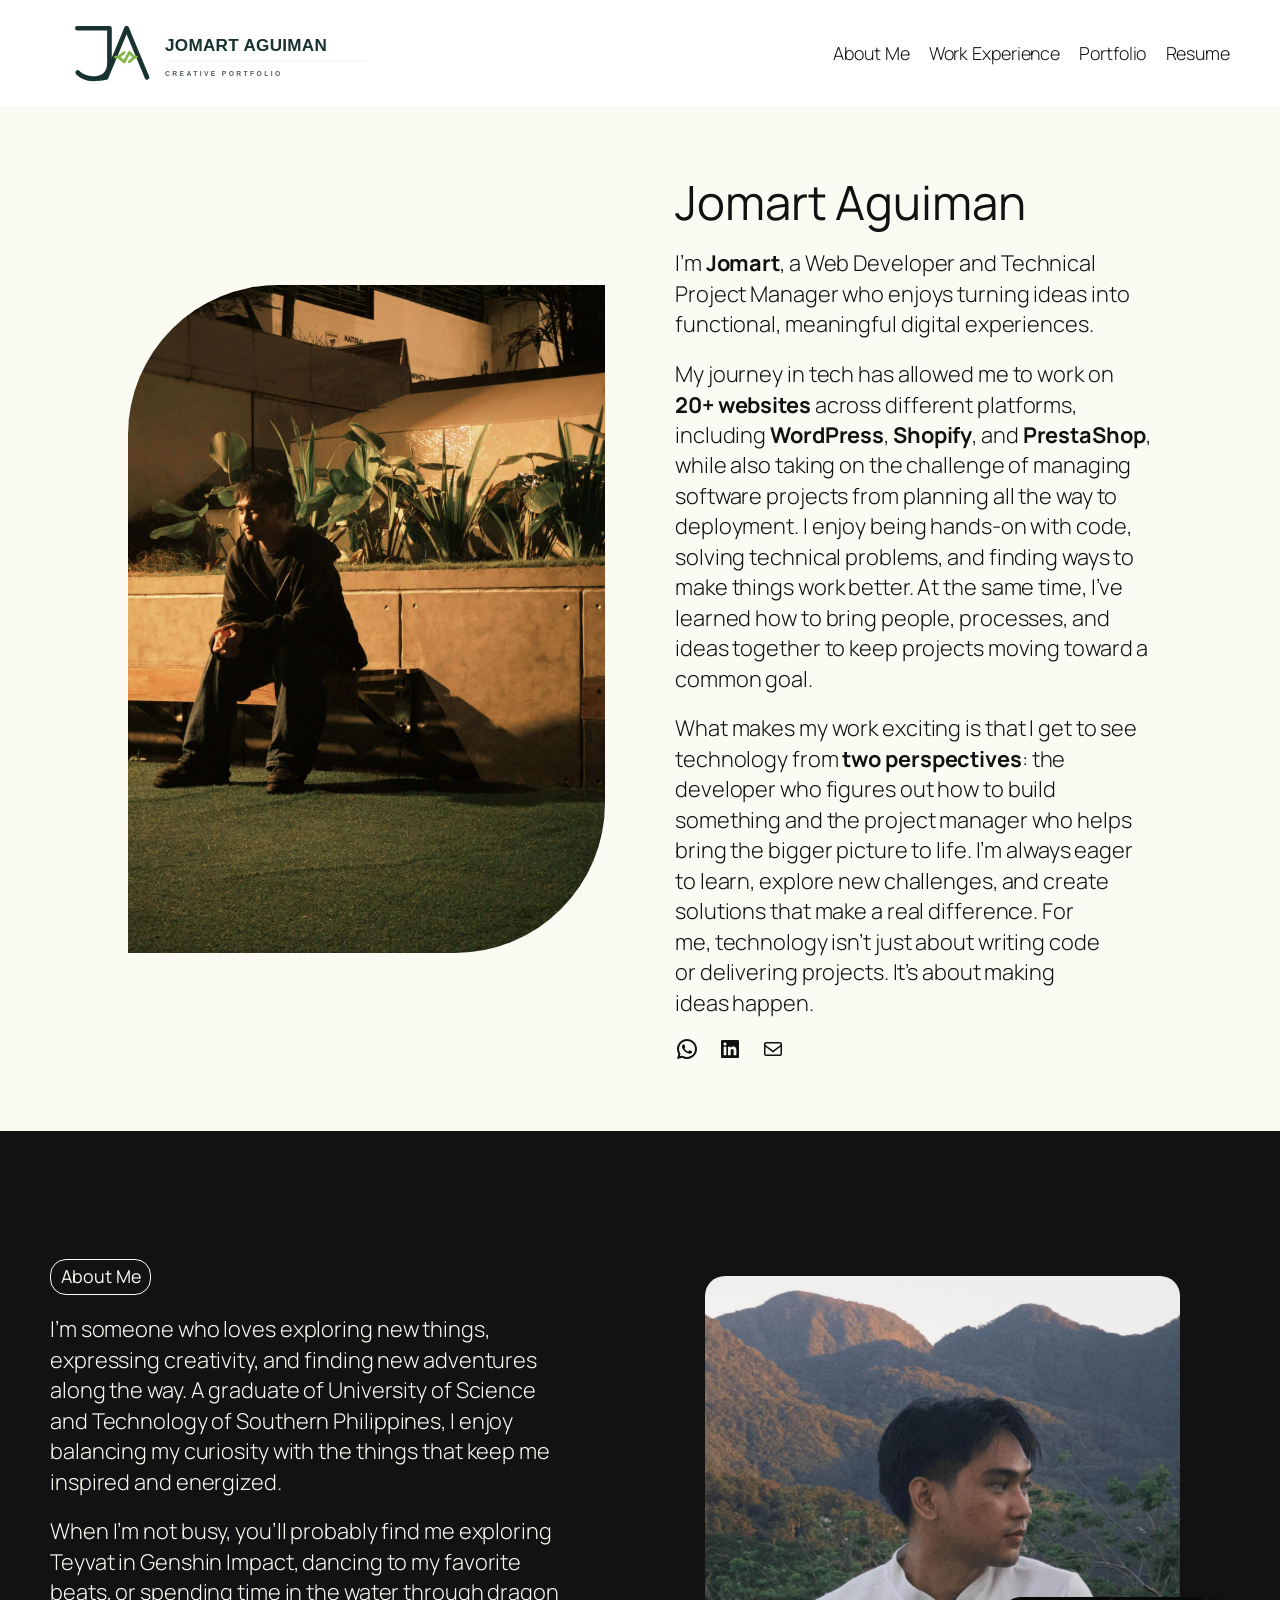
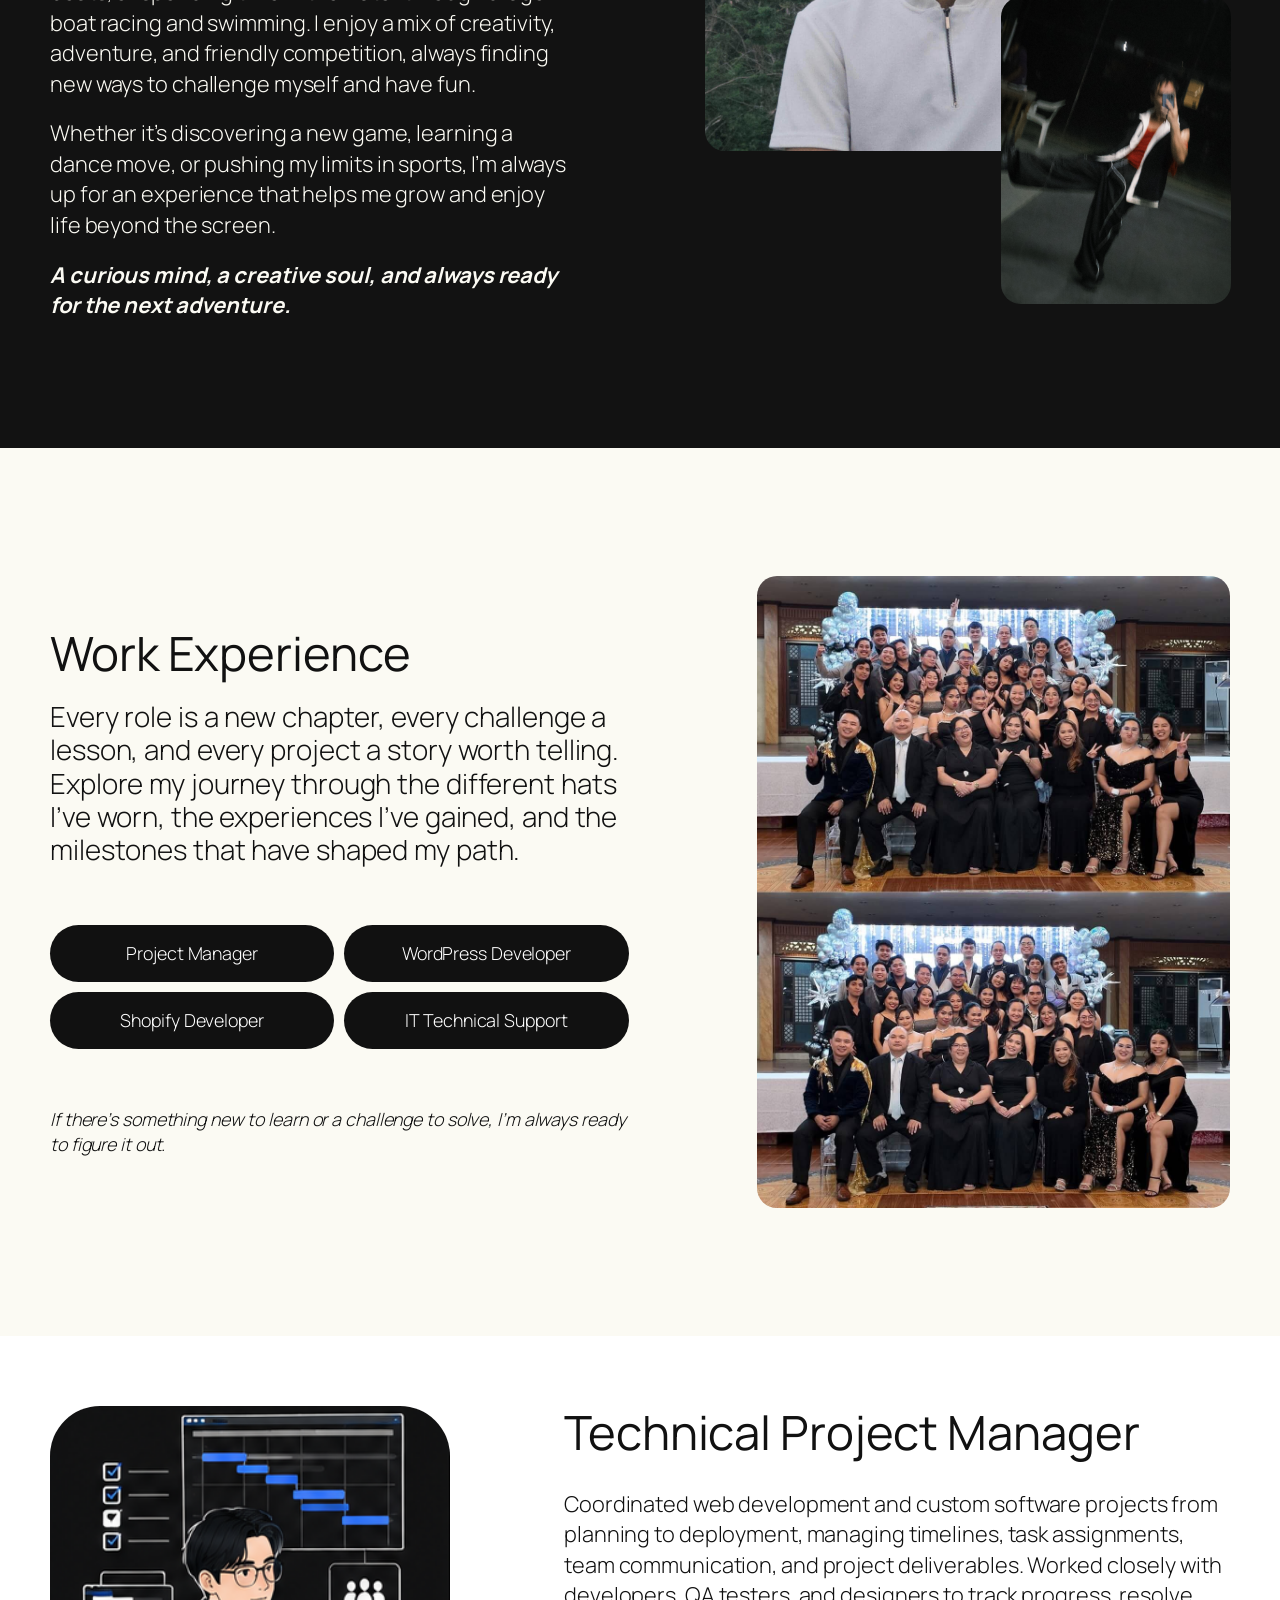
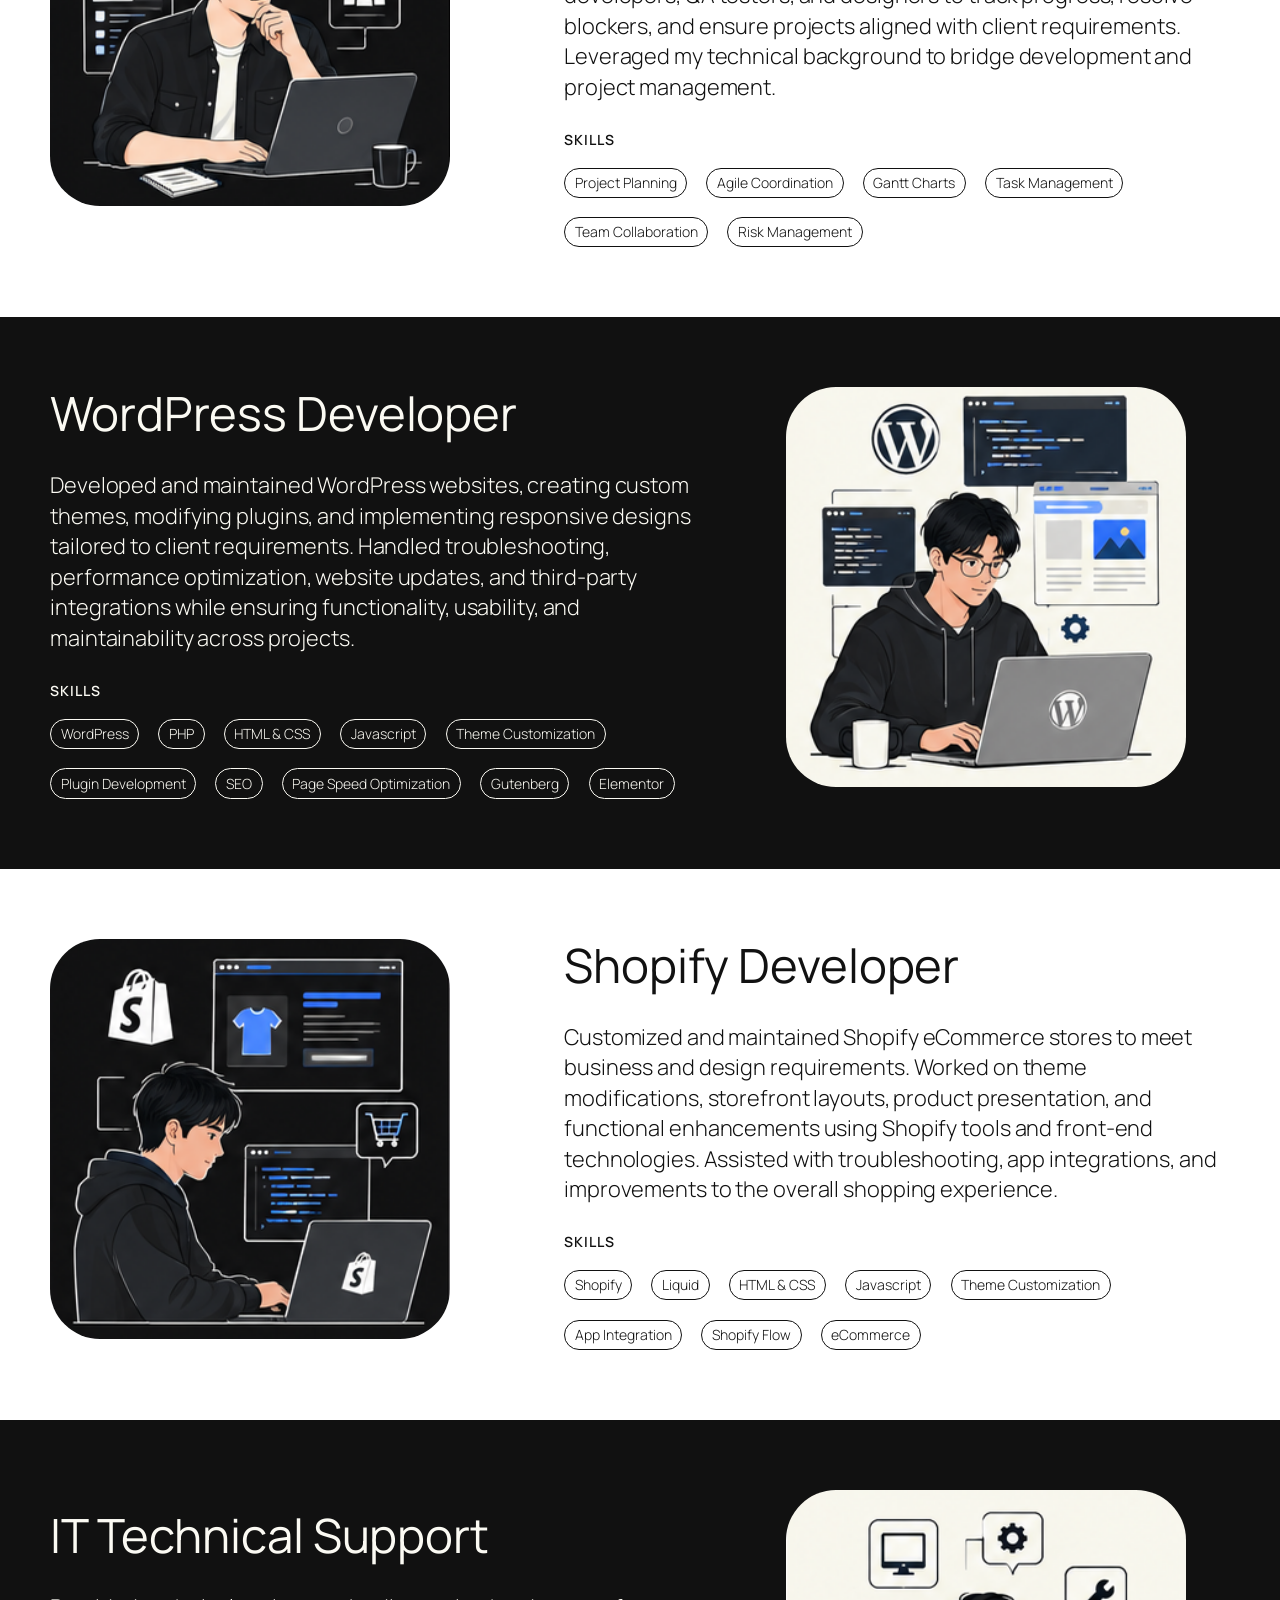
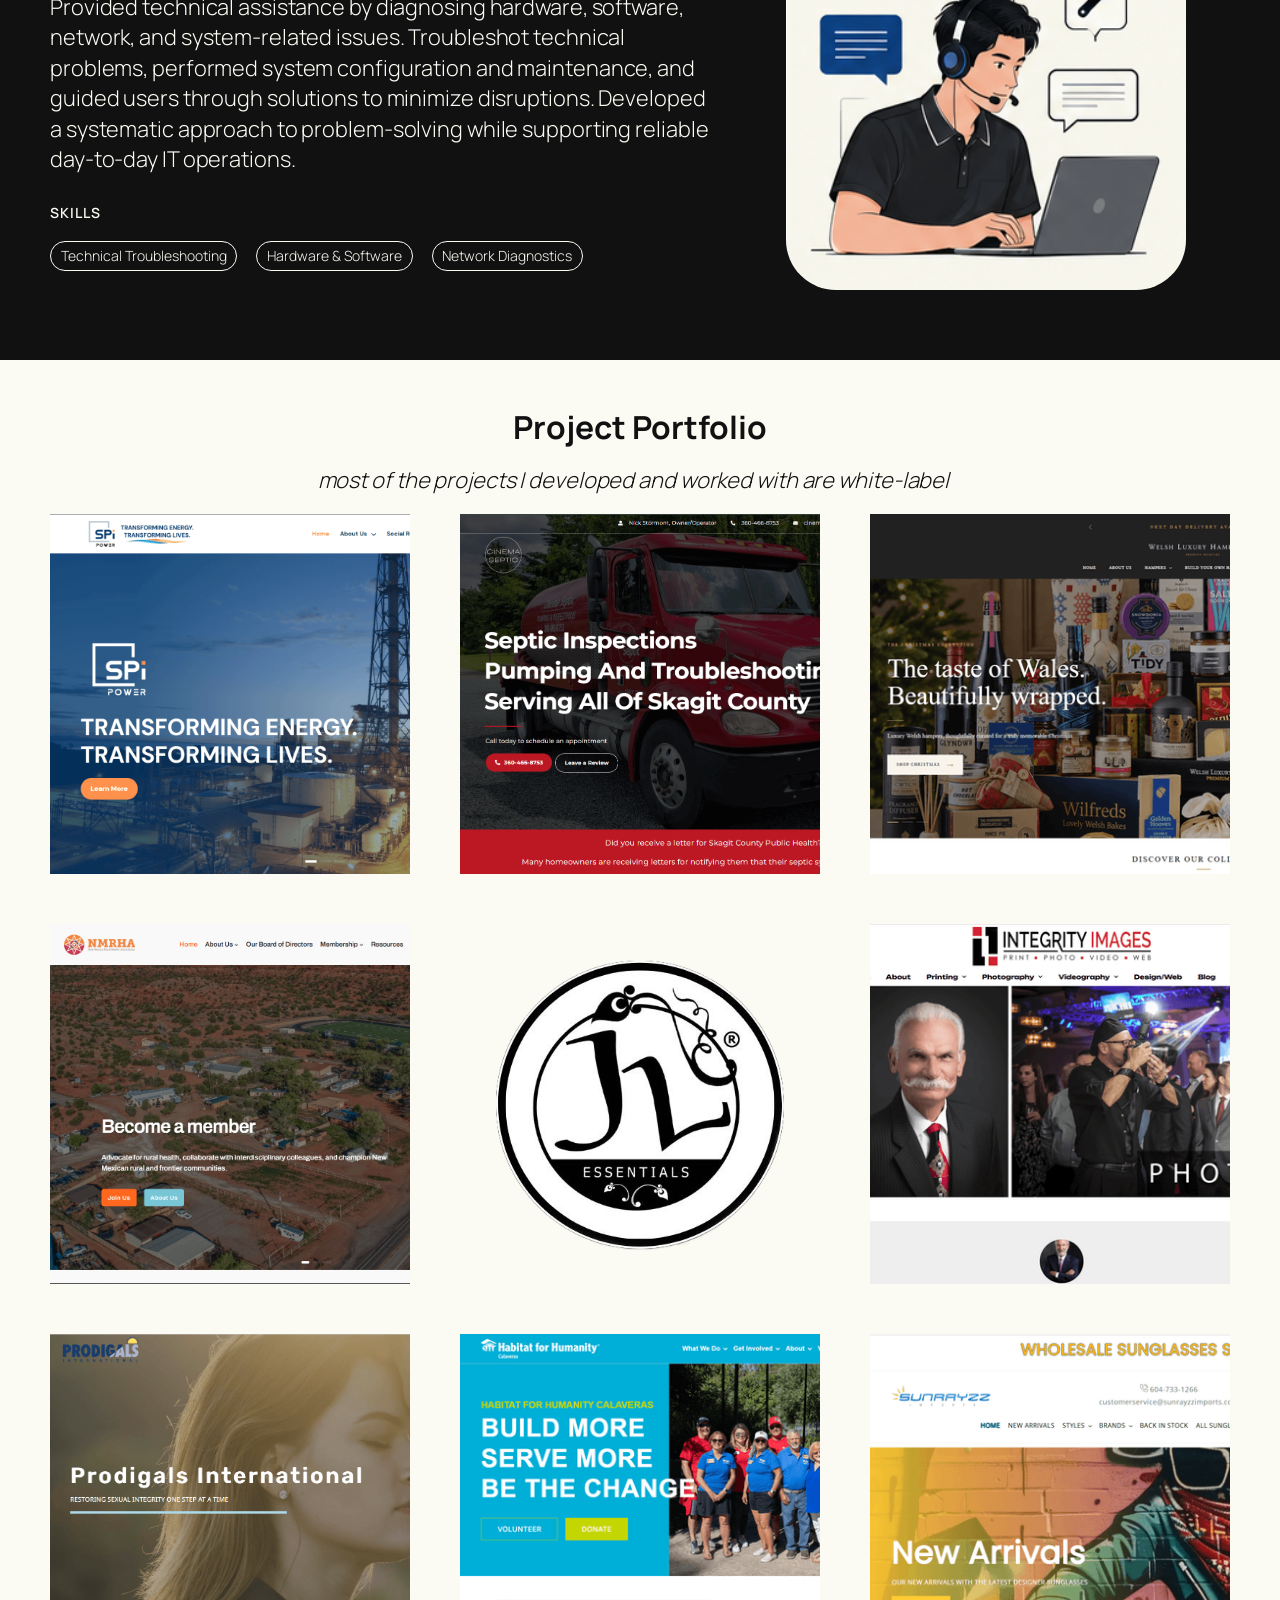
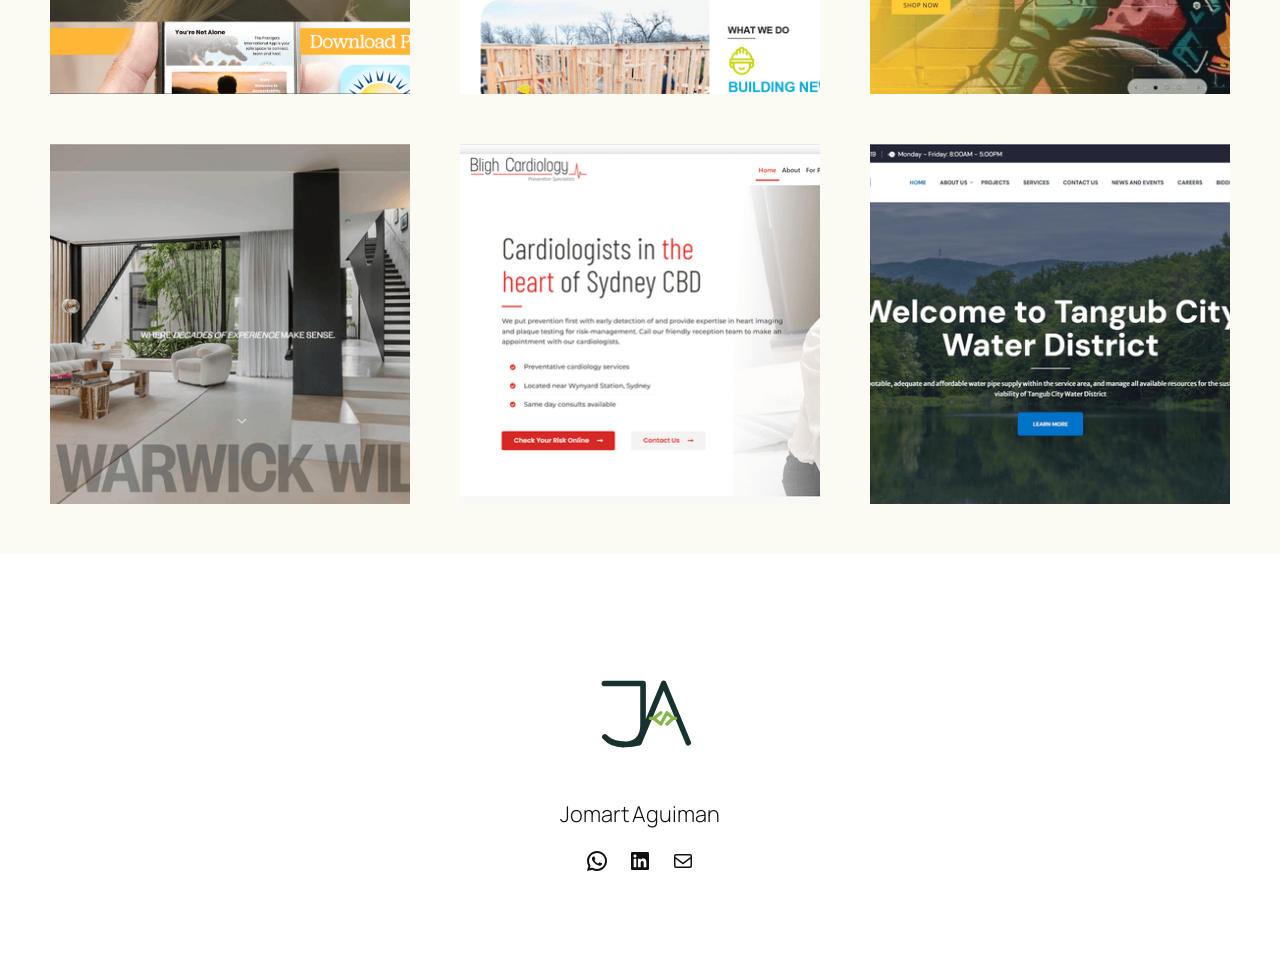
==== commit ca5b232a: "Add responsive resume page" ====
--- a/static-site/index.html
+++ b/static-site/index.html
@@ -192,7 +192,7 @@
 							<div class="wp-block-navigation__responsive-container-content" 
 				data-wp-watch="callbacks.focusFirstElement"
 			 id="modal-1-content">
-								<ul class="wp-block-navigation__container is-responsive items-justified-right wp-block-navigation"><li class="wp-block-navigation-item wp-block-navigation-link"><a class="wp-block-navigation-item__content"  href="#about-me"><span class="wp-block-navigation-item__label">About Me</span></a></li><li class="wp-block-navigation-item wp-block-navigation-link"><a class="wp-block-navigation-item__content"  href="#work-experience"><span class="wp-block-navigation-item__label">Work Experience</span></a></li><li class="wp-block-navigation-item wp-block-navigation-link"><a class="wp-block-navigation-item__content"  href="#project-portfolio"><span class="wp-block-navigation-item__label">Portfolio</span></a></li></ul>
+								<ul class="wp-block-navigation__container is-responsive items-justified-right wp-block-navigation"><li class="wp-block-navigation-item wp-block-navigation-link"><a class="wp-block-navigation-item__content"  href="#about-me"><span class="wp-block-navigation-item__label">About Me</span></a></li><li class="wp-block-navigation-item wp-block-navigation-link"><a class="wp-block-navigation-item__content"  href="#work-experience"><span class="wp-block-navigation-item__label">Work Experience</span></a></li><li class="wp-block-navigation-item wp-block-navigation-link"><a class="wp-block-navigation-item__content"  href="#project-portfolio"><span class="wp-block-navigation-item__label">Portfolio</span></a></li><li class="wp-block-navigation-item wp-block-navigation-link"><a class="wp-block-navigation-item__content" href="resume.html"><span class="wp-block-navigation-item__label">Resume</span></a></li></ul>
 								
 							</div>
 						</div>
@@ -671,3 +671,4 @@
 </body>
 </html>
 
+
